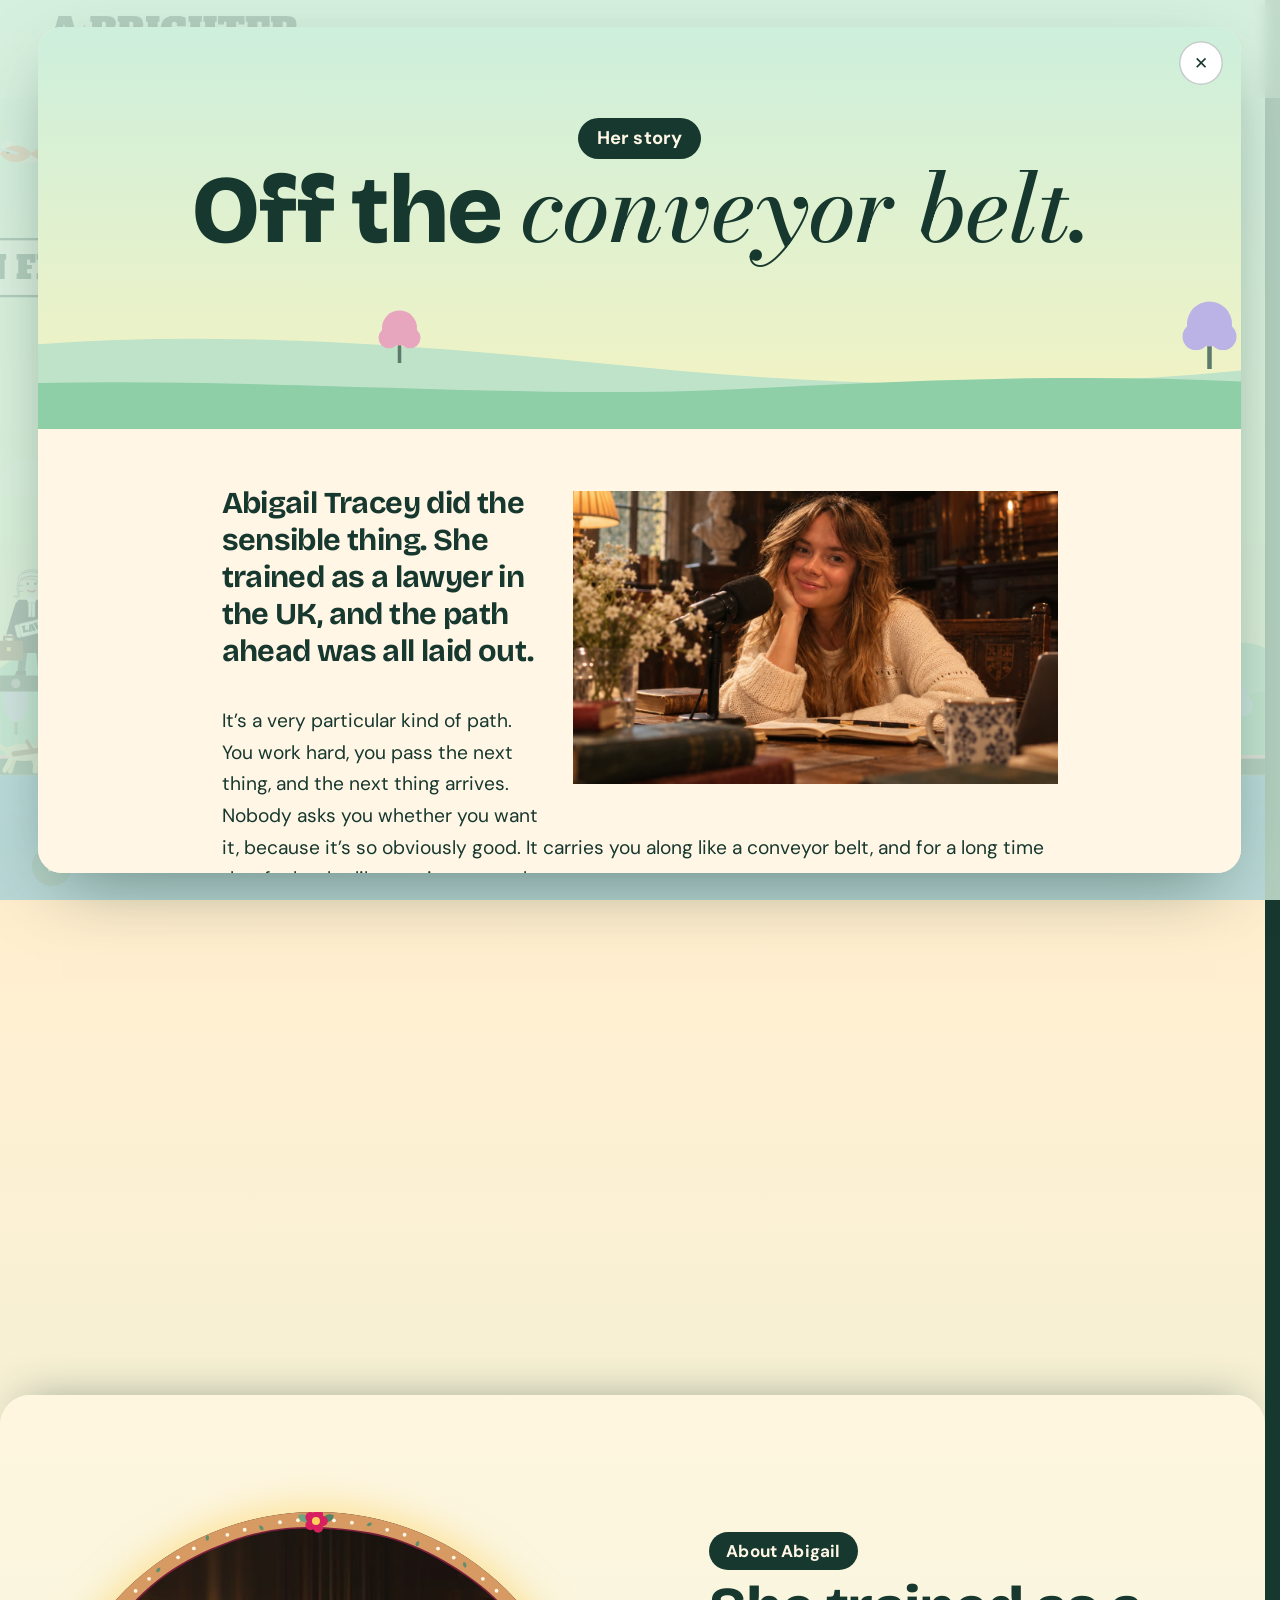
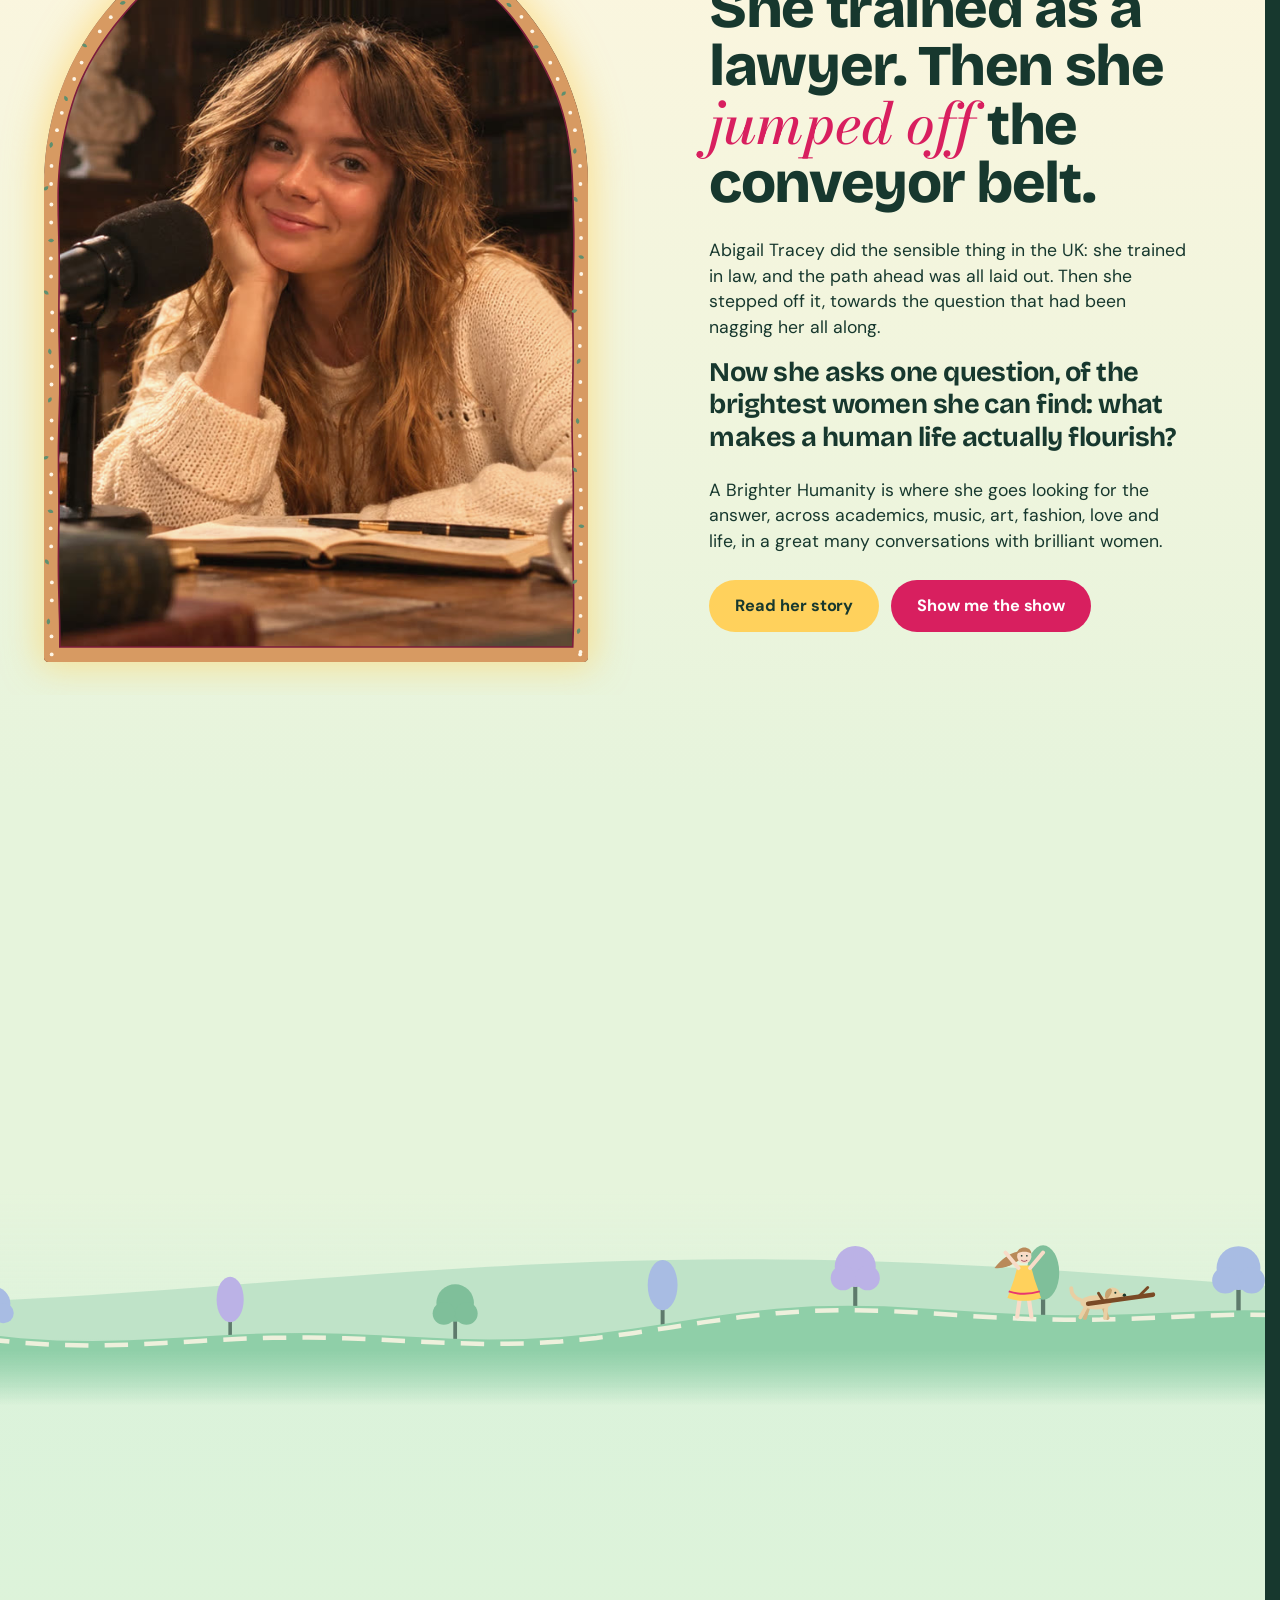
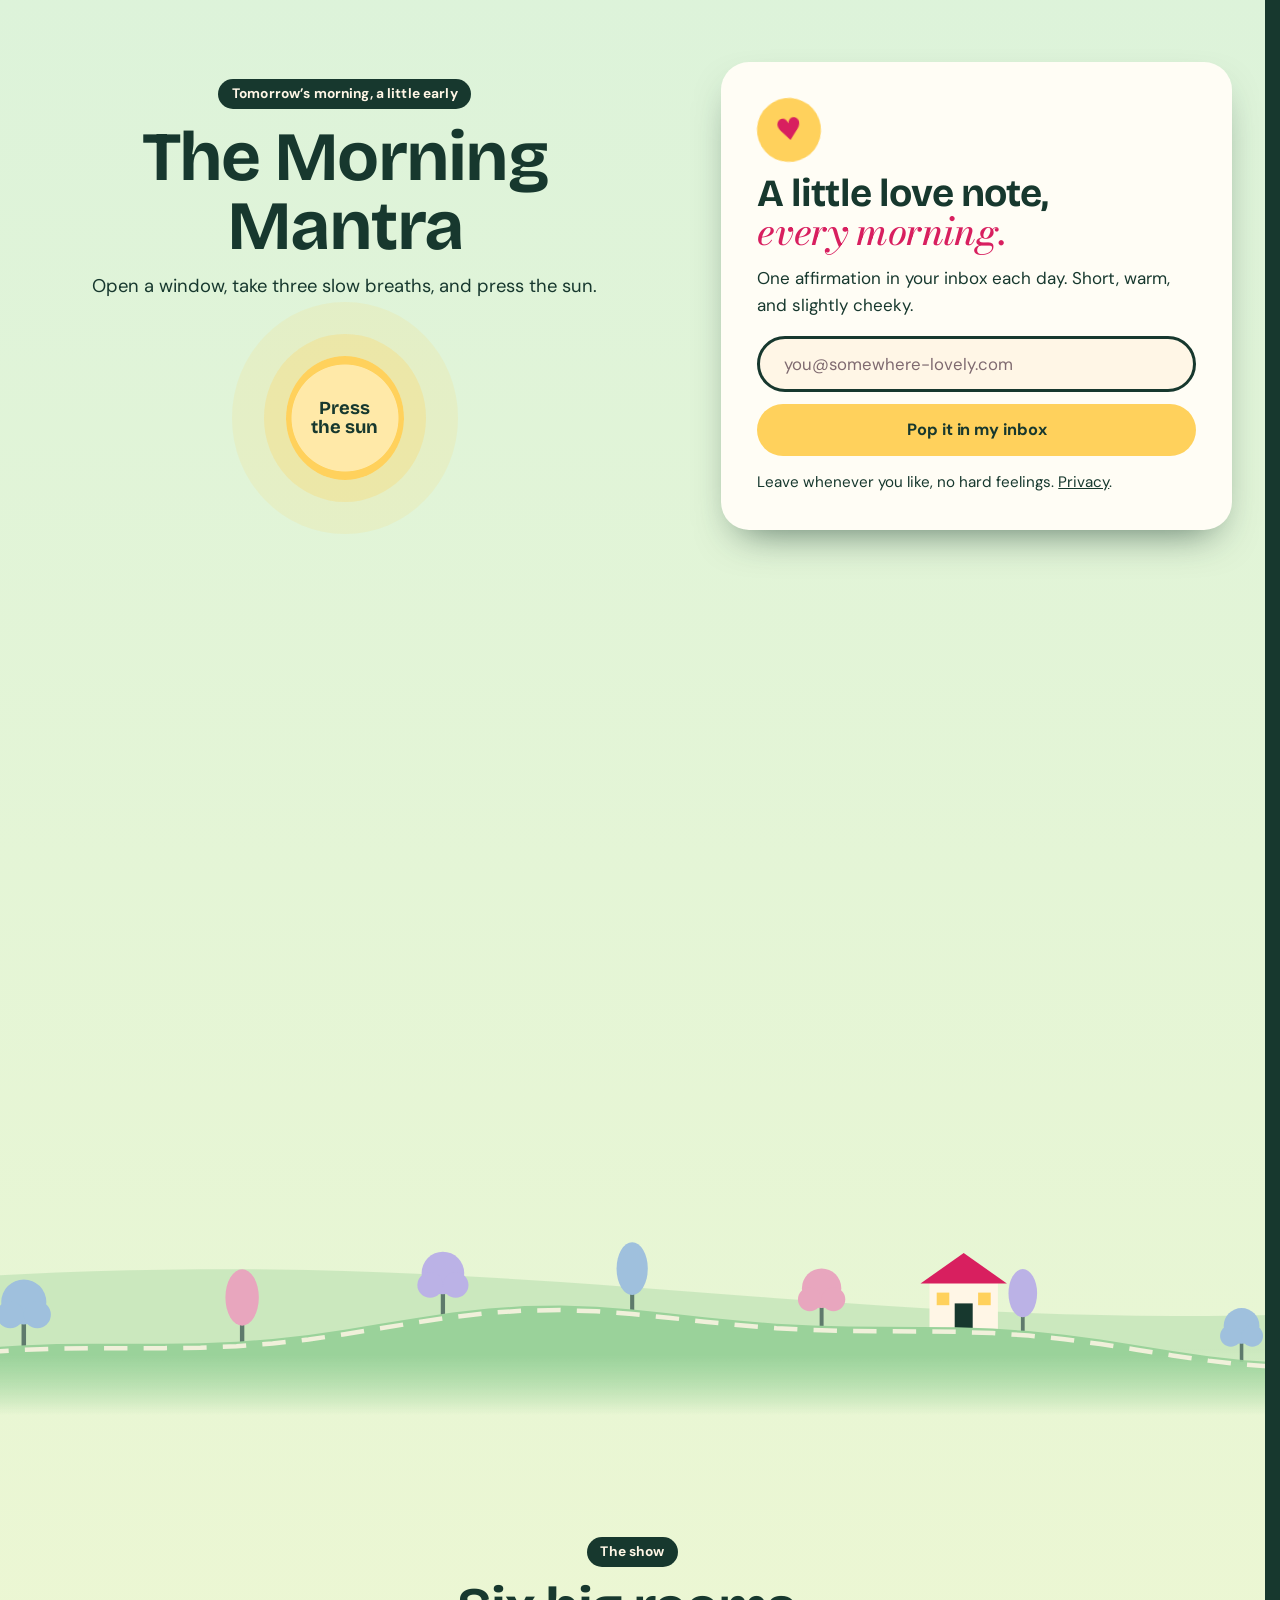
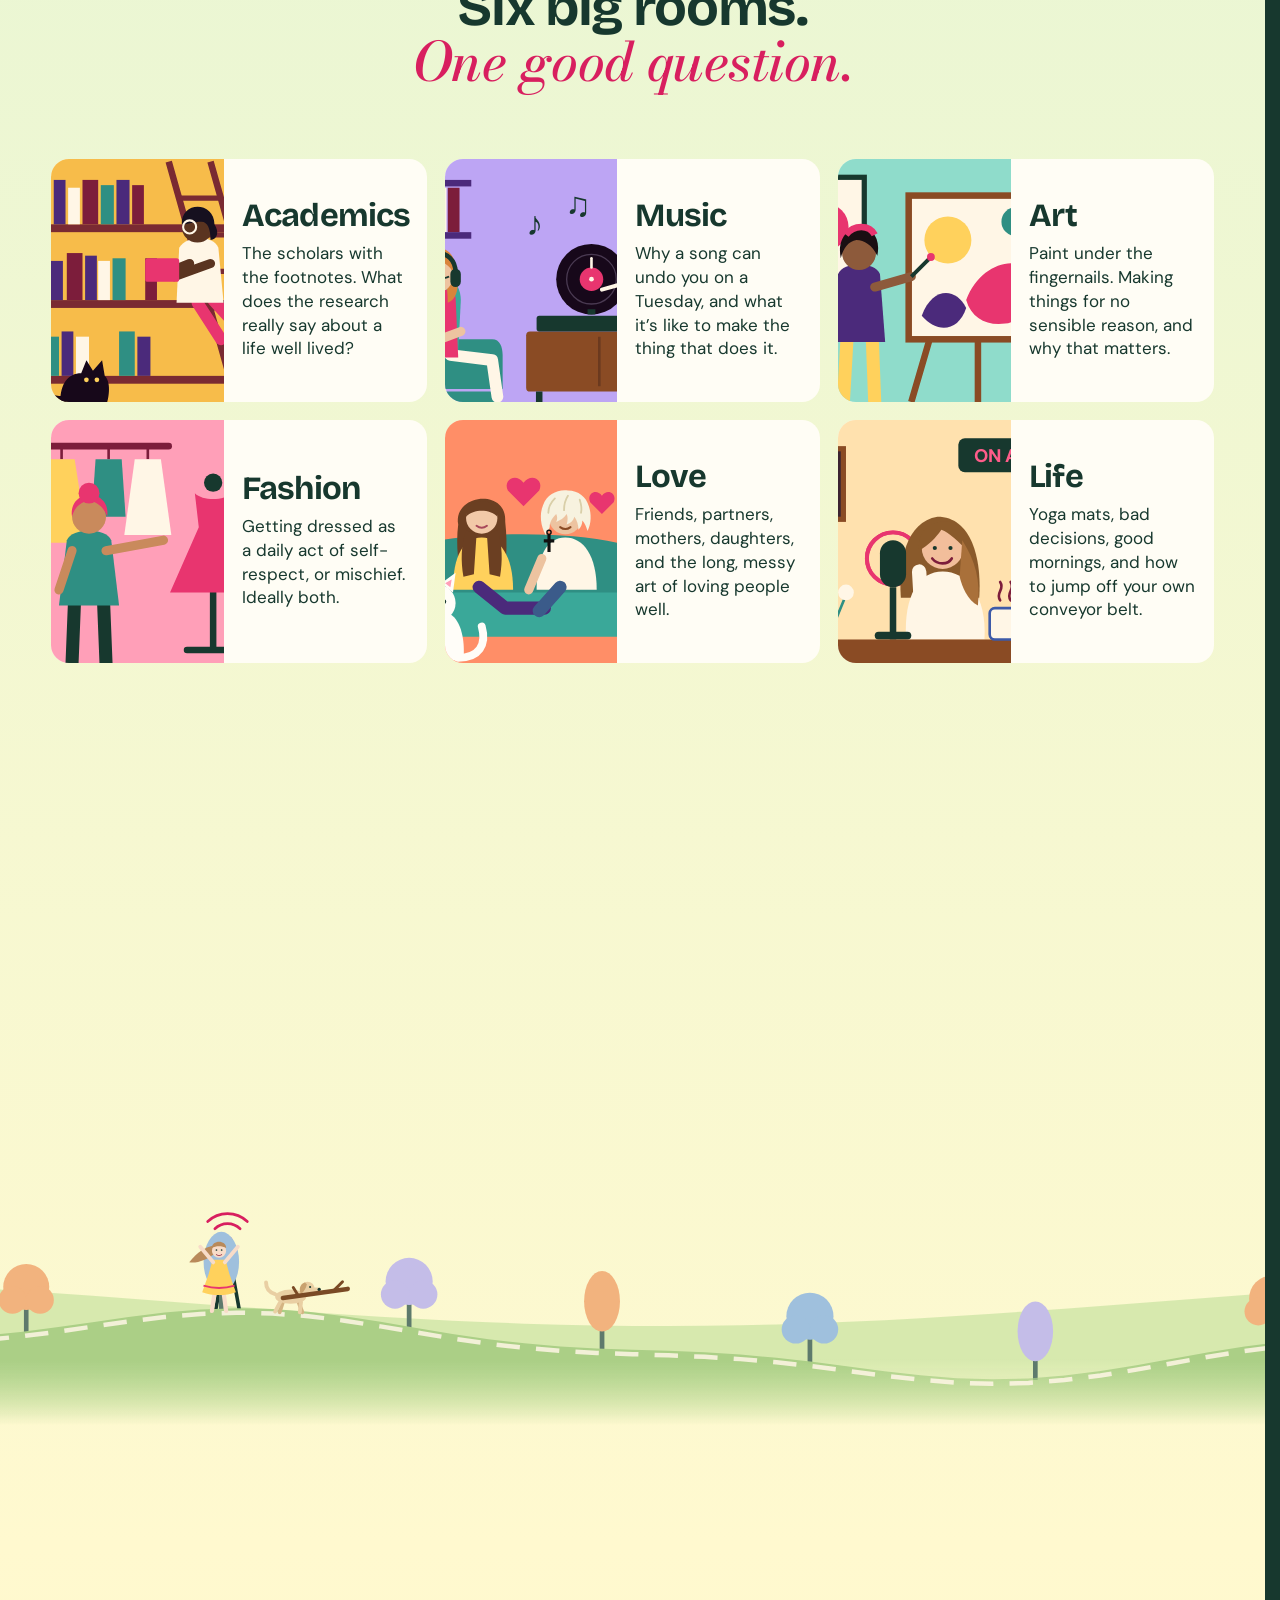
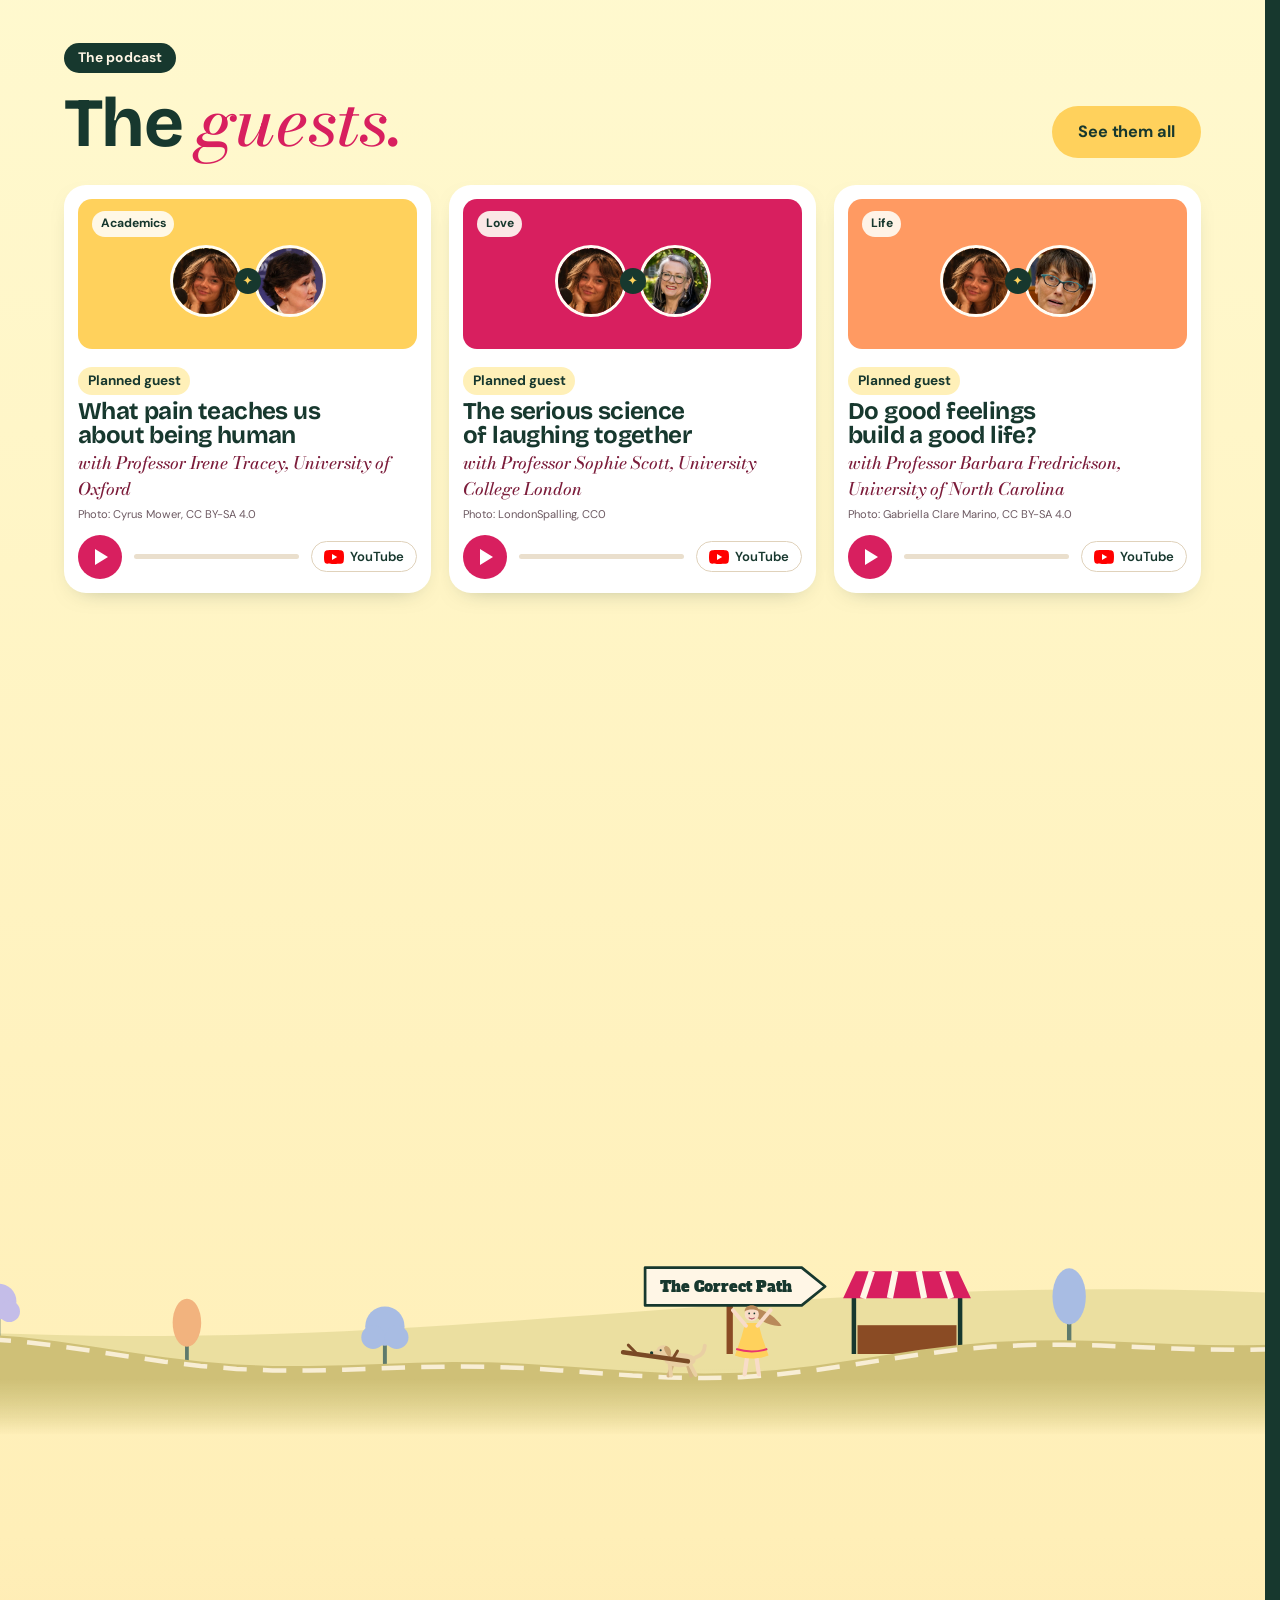
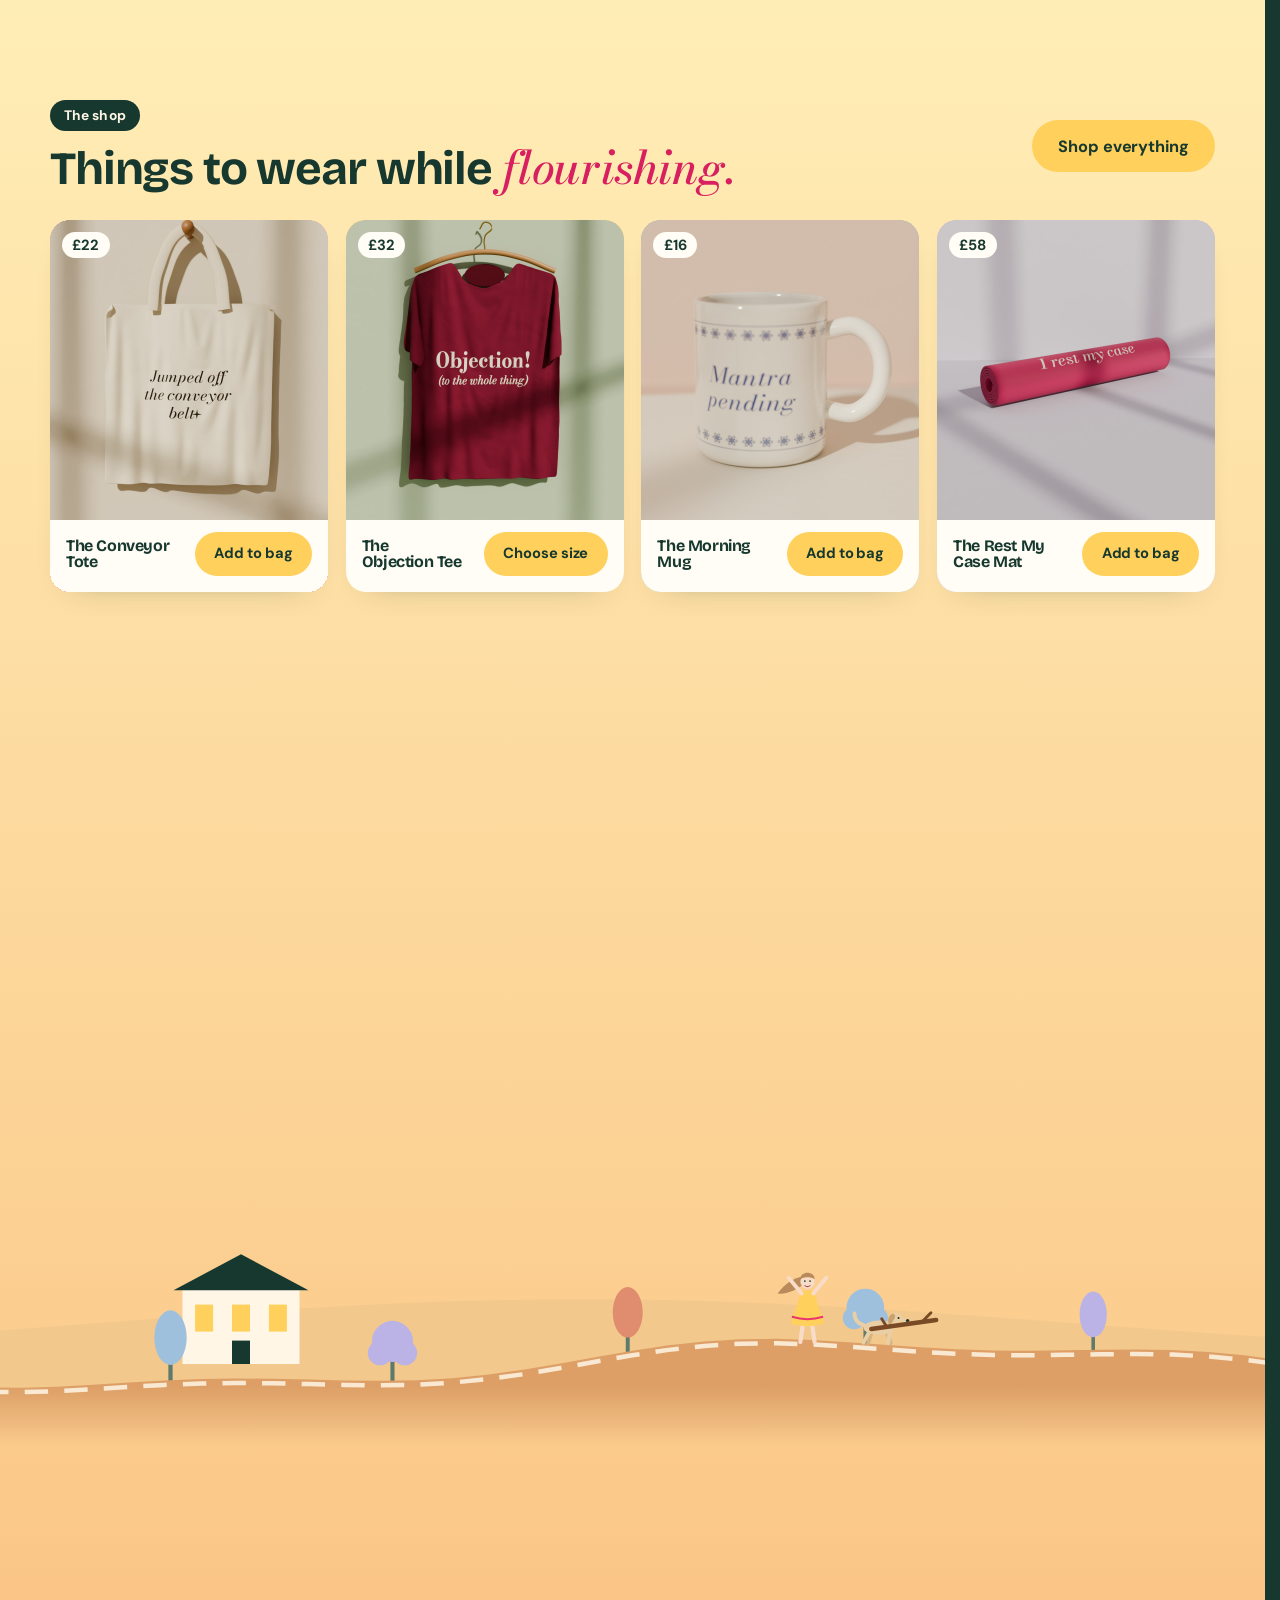
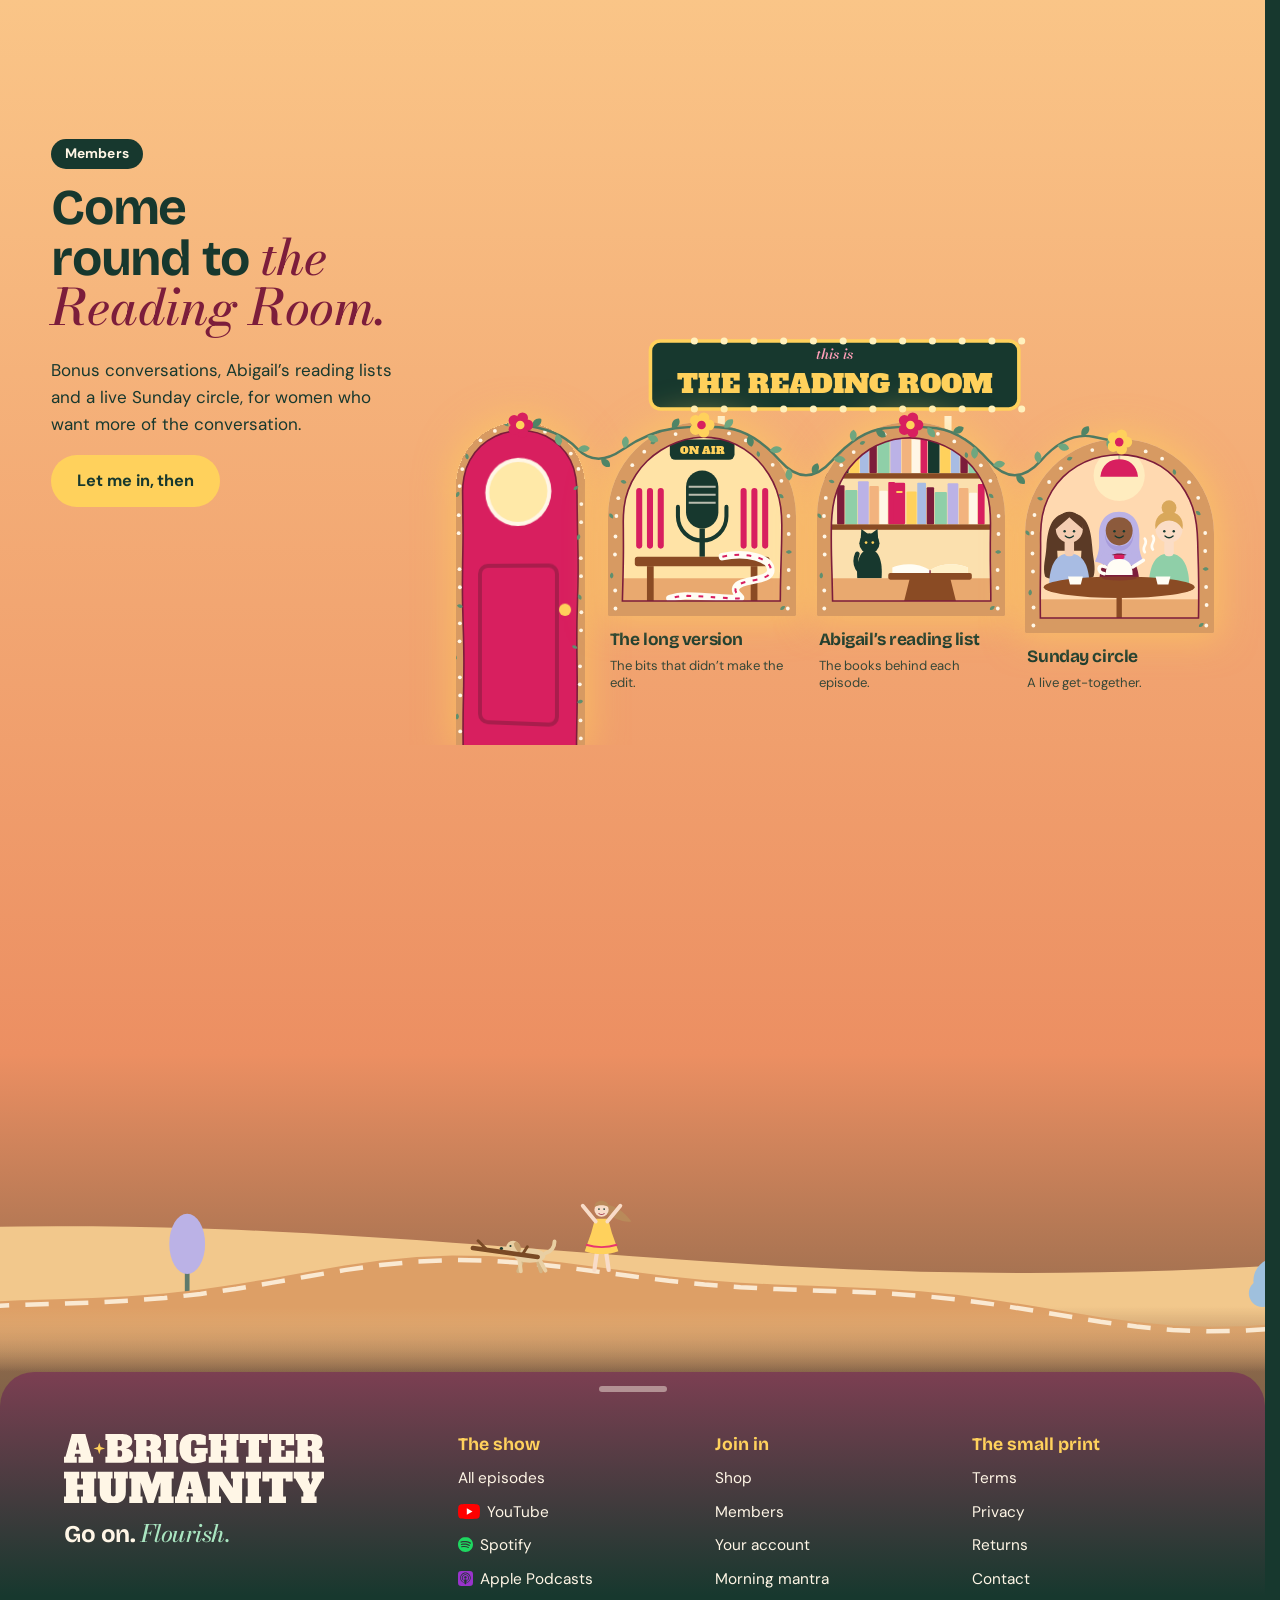
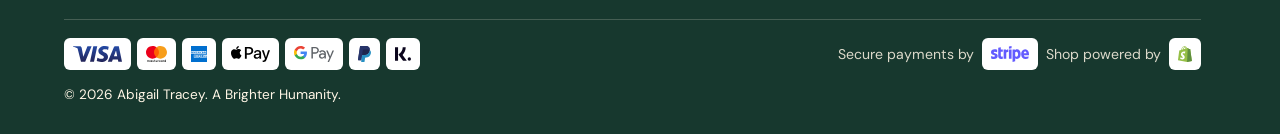
==== about.html @ fc18c1ee "Preview of the site" ====
<!doctype html>
<html lang="en-GB">
<head>
<meta charset="utf-8">
<meta name="robots" content="noindex, nofollow">
<meta name="viewport" content="width=device-width, initial-scale=1">
<title>Her story | A Brighter Humanity</title>
<meta name="description" content="How Abigail Tracey left the law, and the question she has been asking ever since.">
<meta name="theme-color" content="#17382E">
<link rel="icon" href="assets/img/favicon.svg" type="image/svg+xml">
<link rel="stylesheet" href="assets/styles.css">
</head>
<body class="inner">
<a class="skip" href="#main">Skip to the good bit</a>
<div data-nav></div>
<main id="main">
<section class="page-head"><p class="eyebrow">Her story</p><h1>Off the <em>conveyor belt.</em></h1></section>
<article class="read">
  <div class="read-pic reveal" data-from="up"><img src="assets/img/abigail-room.jpg" width="1254" height="760" alt="Abigail Tracey at a microphone in an old library, chin on her hand, smiling."></div>
  <p class="read-lead">Abigail Tracey did the sensible thing. She trained as a lawyer in the UK, and the path ahead was all laid out.</p>
  <p>It’s a very particular kind of path. You work hard, you pass the next thing, and the next thing arrives. Nobody asks you whether you want it, because it’s so obviously good. It carries you along like a conveyor belt, and for a long time that feels a lot like getting somewhere.</p>
  <p>Then life stopped being sensible. Her father had a brain haemorrhage. Her mother had breast cancer.</p>
  <p>Nothing on a career plan prepares you for that. When illness comes into a family, it rearranges the questions. The ones that seemed urgent go quiet, and the ones you’d been putting off get very loud.</p>
  <p class="read-pull">What is all this actually for?</p>
  <p>Abigail finished her training. And then she turned her back on it all, booked a flight to India, and has never looked back.</p>
  <p>Stepping off is the easy part to tell. The harder part is what comes afterwards, when nobody is telling you what the next thing is, and you have to work out for yourself what a good life might look like. It turns out that’s a question worth a lifetime, and one you can’t answer alone.</p>
  <p>So she started asking. Not gurus, and not people selling five easy steps, but the brightest women she can find: scholars, artists, musicians and makers, women who have spent their lives thinking hard about love, work, the body and the mind.</p>
  <p>That’s what A Brighter Humanity is. One question, asked across academics, music, art, fashion, love and life:</p>
  <p class="read-pull">What makes a human life actually flourish?</p>
  <p>She doesn’t claim to have the answer. She just jumped off the belt to go and look for it, and you’re welcome to come too.</p>
  <div class="read-actions"><a class="btn btn-rose" href="podcast.html"><span>Listen to the show</span></a><a class="btn" href="members.html"><span>Come round to the Reading Room</span></a></div>
</article>
</main>
<div data-footer></div>
<div class="toast" data-toast role="status" aria-live="polite"></div>
<script src="assets/data.js"></script>
<script src="assets/site.js"></script>
</body>
</html>
---- assets/styles.css ----
@font-face{font-family:"Bodoni Moda";src:url(fonts/bodoni-moda-latin-wght-normal.woff2) format("woff2");font-weight:400 900;font-style:normal;font-display:swap}
@font-face{font-family:"Bodoni Moda";src:url(fonts/bodoni-moda-latin-wght-italic.woff2) format("woff2");font-weight:400 900;font-style:italic;font-display:swap}
@font-face{font-family:"Alfa Slab One";src:url(fonts/alfa-slab-one-latin-400-normal.woff2) format("woff2");font-display:swap}
@font-face{font-family:"Bricolage Grotesque";src:url(fonts/bricolage-grotesque-latin-wght-normal.woff2) format("woff2");font-weight:200 800;font-display:swap}
@font-face{font-family:"DM Sans";src:url(fonts/dm-sans-latin-wght-normal.woff2) format("woff2");font-weight:100 1000;font-display:swap}

:root{
  --night:#17382E;
  --claret:#7C1D3B;
  --rose:#D81F5F;
  --pink:#FF9FB8;
  --butter:#FFD15C;
  --apricot:#FF9A62;
  --ivory:#FFF6E6;
  --mint:#8FDCCB;
  --teal:#2F8F83;
  --lilac:#BDA5F4;
  --ease-out:cubic-bezier(0.23,1,0.32,1);
  --serif:"Bodoni Moda",Georgia,serif;
  --sans:"DM Sans",system-ui,sans-serif;
  --display:"Bricolage Grotesque","DM Sans",system-ui,sans-serif;
}
*{box-sizing:border-box}
html{scroll-behavior:smooth;overflow-x:clip}
body{margin:0;background:var(--night);color:var(--night);font:400 1.0625rem/1.6 var(--sans);overflow-x:clip}
h1,h2,h3{font-family:var(--serif);font-weight:500;line-height:1.05;margin:0;text-wrap:balance}
h2{font-size:clamp(2.4rem,5.4vw,4.4rem);letter-spacing:-.01em}
h2 em{font-weight:400}
h3{font-size:1.6rem}
p{margin:0 0 1em}
a{color:inherit}
img,svg{display:block;max-width:100%}
.sr{position:absolute;width:1px;height:1px;overflow:hidden;clip-path:inset(50%);white-space:nowrap}
.skip{position:fixed;left:16px;top:-60px;z-index:100;background:var(--butter);padding:10px 16px;border-radius:99px;font-weight:700}
.skip:focus{top:12px}
:focus-visible{outline:3px solid var(--butter);outline-offset:3px;box-shadow:0 0 0 6px var(--night)}
.eyebrow{font-family:var(--serif);font-style:italic;font-size:1.3rem;margin-bottom:.6em;color:var(--rose)}

/* ---------- Buttons: glossy, plump, a bit pleased with themselves ---------- */
.btn{
  --face:var(--butter);--ink:var(--night);--edge:#B8761B;
  position:relative;display:inline-flex;align-items:center;justify-content:center;
  min-height:52px;padding:.6em 1.5em .68em;border:0;border-radius:999px;cursor:pointer;
  background:linear-gradient(180deg,color-mix(in srgb,var(--face) 82%,#fff),var(--face) 55%);
  color:var(--ink);text-decoration:none;
  font:italic 600 1.22rem/1.1 var(--serif);white-space:nowrap;
  box-shadow:inset 0 2px 0 rgba(255,255,255,.65),0 5px 0 var(--edge),0 12px 20px -8px rgba(23,56,46,.5);
  transition:transform 140ms var(--ease-out),box-shadow 140ms var(--ease-out);
}
.btn::after{
  content:"✦";position:absolute;top:-.55em;right:.5em;font:normal 1.05rem/1 var(--sans);color:var(--ink);
  background:var(--ivory);width:1.6em;height:1.6em;display:grid;place-items:center;border-radius:50%;
  opacity:0;transform:scale(.8) rotate(-30deg);
  box-shadow:0 2px 0 rgba(23,56,46,.3);
  transition:opacity 160ms ease,transform 240ms var(--ease-out);
}
.btn:active{transform:translateY(4px) scale(.985);box-shadow:inset 0 2px 0 rgba(255,255,255,.65),0 1px 0 var(--edge),0 3px 6px -3px rgba(23,56,46,.5)}
@media (hover:hover) and (pointer:fine){
  .btn:hover{transform:translateY(-2px) rotate(-1.5deg)}
  .btn:hover::after{opacity:1;transform:none}
  .btn:active{transform:translateY(4px) scale(.985)}
}
.btn-rose{--face:var(--rose);--ink:#fff;--edge:#7C1D3B}
.btn-rose::after{color:var(--rose)}
.btn-small{min-height:46px;font-size:1.08rem;padding:.5em 1.25em .58em}
.btn-ghost{--face:var(--ivory);--edge:#C7A98C}

/* ---------- Nav ---------- */
.nav{position:fixed;inset:0 0 auto;z-index:50;display:flex;align-items:center;gap:28px;padding:10px clamp(16px,3vw,36px);background:var(--night);color:var(--ivory)}
.logo{display:block;flex:none}
.logo img{height:50px;width:auto}
.nav-links{display:flex;gap:26px;margin-left:auto;font-weight:500;font-size:.98rem}
.nav-links a{text-decoration:none;position:relative;padding:4px 0}
.nav-links a::after{content:"";position:absolute;left:0;right:0;bottom:0;height:2px;background:var(--butter);transform:scaleX(0);transform-origin:left;transition:transform 200ms var(--ease-out)}
@media (hover:hover) and (pointer:fine){.nav-links a:hover::after{transform:none}}
.morning-pill{display:inline-flex;align-items:center;gap:7px;padding:6px 14px 7px;border-radius:99px;background:var(--butter);color:var(--night);font-weight:700;font-size:.95rem;text-decoration:none;transition:transform 140ms var(--ease-out)}
.morning-pill:active{transform:scale(.97)}
.nav-menu{display:none;position:relative}
.nav-menu summary{list-style:none;cursor:pointer;font-weight:600;padding:6px 2px}
.nav-menu summary::-webkit-details-marker{display:none}
.nav-menu nav{position:absolute;right:0;top:calc(100% + 10px);background:var(--night);border-radius:18px;padding:12px 18px;display:grid;gap:8px;min-width:190px;box-shadow:0 14px 30px rgba(0,0,0,.4)}
.nav-menu nav a{text-decoration:none;padding:6px 0}

/* ---------- The stack: every section pins, and the next one slides over it ---------- */
.anchor{height:0}
.panel{position:sticky;top:0;overflow:clip;transform-origin:50% 30%;min-height:100svh}
.panel:not(.hero){border-radius:32px 32px 0 0;box-shadow:0 -10px 24px -10px rgba(23,56,46,.5)}

/* ---------- Hero ---------- */
.hero{padding-top:66px;height:100svh;min-height:600px;background:var(--night);display:flex;flex-direction:column}
.sky{position:absolute;inset:0}
.sky i{position:absolute;inset:0;display:block}
.sky-night{background:linear-gradient(#123F3C,#1F6159 55%,#4E9384)}
.sky-dawn{background:linear-gradient(#CDEFDC,#F0F6CF 55%,#FFD9A8);opacity:0;will-change:opacity;animation:fade-in 40s linear infinite}
.hero-title{position:relative;z-index:2;padding:clamp(86px,12vh,104px) 16px 6px;text-align:center;color:var(--night)}
.hero-logo img{width:min(88vw,1040px);height:auto;margin:auto}
.hero-with{font:italic 500 clamp(1.25rem,2.2vw,1.8rem)/1.2 var(--serif);color:var(--night);margin:.15em 0 0}
.stage{position:relative;flex:1 1 0;min-height:0;width:100%}
.layer{position:absolute;inset:0;width:100%;height:100%;max-width:none;overflow:visible}
.stars{will-change:opacity;animation:fade-out 40s linear infinite}
.sun{will-change:transform;animation:sunrise 40s linear infinite}
.hero-band{position:relative;z-index:2;flex:none;display:flex;flex-wrap:wrap;gap:12px 32px;align-items:center;justify-content:space-between;padding:16px clamp(16px,3vw,36px) 22px;background:var(--night);color:var(--ivory)}
.hero-band p{margin:0;font:500 clamp(1.25rem,1.9vw,1.6rem)/1.2 var(--serif)}
.hero-band em{color:var(--butter)}
.hero-actions{display:flex;flex-wrap:wrap;gap:14px;align-items:center}
.scene-toggle{border:0;background:none;color:var(--ivory);padding:8px 4px;font:500 .85rem var(--sans);text-decoration:underline;text-underline-offset:3px;cursor:pointer}

/* World motion. It all holds still while the page is scrolling. */
.scene *{transform-box:fill-box}
.is-paused .scene *,.is-paused .sky-dawn,.is-paused .stars,.is-paused .sun{animation-play-state:paused!important}
.room{transform-origin:center;animation:room-in 800ms var(--ease-out) backwards;animation-delay:calc(var(--r,0)*110ms + 200ms)}
.swan{animation:swan 46s linear infinite alternate}
.cloud{animation:cloud 120s linear infinite;animation-delay:-50s}
.readbook{transform-origin:100% 50%;animation:sway 5s ease-in-out infinite alternate}
.flame{transform-origin:50% 100%;animation:flicker .9s ease-in-out infinite alternate}
.onair{animation:onair 2.4s ease-in-out infinite}
.steam{animation:steam 3s ease-in-out infinite alternate}
@keyframes flicker{from{transform:scale(1,.92) rotate(-3deg)}to{transform:scale(.92,1.08) rotate(3deg)}}
@keyframes onair{0%,100%{opacity:1}50%{opacity:.45}}
@keyframes steam{from{transform:translateY(3px);opacity:.3}to{transform:translateY(-4px);opacity:.9}}
.brush-arm{transform-origin:0 100%;animation:brush 1s ease-in-out infinite alternate}
.play-arm{transform-origin:0 0;animation:play .4s ease-in-out infinite alternate}
.nod{transform-origin:50% 100%;animation:nod 1.6s ease-in-out infinite alternate}
.ring{transform-origin:center;animation:ring 2.8s ease-out infinite}.r2{animation-delay:-1.4s}
.laugh{transform-origin:50% 100%;animation:laugh 1.5s ease-in-out infinite alternate}.l2{animation-delay:-.7s}
.tail{transform-origin:100% 100%;animation:wag .6s ease-in-out infinite alternate}
.pose{transform-origin:50% 100%;opacity:0;animation:pose 36s linear infinite;animation-delay:calc(var(--n)*6s - 36s)}
.leg-a{transform-origin:50% 0;animation:legs .3s ease-in-out infinite alternate}
.leg-b{transform-origin:50% 0;animation:legs .3s ease-in-out infinite alternate-reverse}

@keyframes fade-in{0%,4%{opacity:0}25%,85%{opacity:1}100%{opacity:0}}
@keyframes fade-out{0%,4%{opacity:1}18%,88%{opacity:0}100%{opacity:1}}
@keyframes sunrise{0%,4%{transform:translateY(40%)}25%,85%{transform:translateY(-18%)}100%{transform:translateY(40%)}}
@keyframes room-in{from{opacity:0;transform:translateY(26px) scale(.9)}}
@keyframes swan{from{transform:translate(120px,808px)}to{transform:translate(1400px,808px)}}
@keyframes cloud{from{transform:translateX(-400px)}to{transform:translateX(2000px)}}
@keyframes sway{from{transform:rotate(-2.5deg)}to{transform:rotate(2.5deg)}}
@keyframes wave{from{transform:rotate(-6deg)}to{transform:rotate(6deg)}}
@keyframes brush{from{transform:rotate(-14deg)}to{transform:rotate(12deg)}}
@keyframes play{from{transform:rotate(-3deg)}to{transform:rotate(4deg)}}
@keyframes nod{from{transform:rotate(-5deg)}to{transform:rotate(6deg)}}
@keyframes ring{0%{transform:scale(.8);opacity:.9}100%{transform:scale(2.4);opacity:0}}
@keyframes laugh{from{transform:rotate(-2.5deg) translateY(1px)}to{transform:rotate(3deg) translateY(-2px)}}
@keyframes wag{from{transform:rotate(-12deg)}to{transform:rotate(14deg)}}
@keyframes pose{0%{opacity:0}1.5%{opacity:1}16.7%{opacity:1}18.2%{opacity:0}100%{opacity:0}}
@keyframes bound{from{transform:translateY(0) rotate(-3deg)}to{transform:translateY(-6px) rotate(3deg)}}
@keyframes legs{from{transform:rotate(-16deg)}to{transform:rotate(16deg)}}

/* ---------- About ---------- */
.story{background:var(--ivory);display:grid;grid-template-columns:minmax(0,5fr) minmax(0,6fr);gap:clamp(36px,6vw,90px);align-items:center;padding:clamp(84px,9vh,120px) max(clamp(16px,6vw,90px),calc((100% - 1200px)/2))}
.story-pics{position:relative}
.sleeve{width:100%;height:auto;border-radius:14px;transform:rotate(-2.5deg);box-shadow:0 26px 50px -18px rgba(23,56,46,.65)}
.sticker{position:absolute;right:-12px;bottom:-16px;width:112px;height:112px;border-radius:50%;background:var(--rose);color:#fff;display:grid;place-content:center;text-align:center;font:600 1rem/1.05 var(--serif);rotate:10deg;animation:sticker 2.4s ease-in-out infinite;box-shadow:0 8px 16px -6px rgba(23,56,46,.5)}
.sticker em{font-size:1.15rem}
.story-copy h2 em{color:var(--rose)}
.story-copy h2{margin-bottom:.5em}
.big-q{font:italic 500 clamp(1.6rem,2.8vw,2.2rem)/1.15 var(--serif);color:var(--claret);margin:.7em 0;padding-left:.7em;border-left:4px solid var(--butter)}
.story-copy .btn{margin-top:.6em}

/* ---------- Morning ---------- */
.morning{background:linear-gradient(180deg,#1F6B57 0%,#4FA585 40%,#A9DDB0 72%,#F3EDA0 100%);color:var(--ivory);text-align:center;padding:84px 16px 40px;display:flex;flex-direction:column;justify-content:center}
.morning-inner{max-width:760px;margin:auto;width:100%}
.morning .eyebrow{color:var(--butter)}
.morning-sub{font-size:1.15rem;max-width:32em;margin:1em auto 2em}
.morning:has(.mantra:not([hidden])) .morning-sub{display:none}
.sunbutton{position:relative;width:190px;height:190px;border:0;border-radius:50%;background:none;cursor:pointer;color:var(--night);display:grid;place-items:center;margin:auto}
.sun-rays{position:absolute;inset:0;border-radius:50%;background:repeating-conic-gradient(var(--butter) 0 10deg,transparent 10deg 30deg);-webkit-mask:radial-gradient(circle,transparent 64%,#000 65%);mask:radial-gradient(circle,transparent 64%,#000 65%)}
.sun-face{position:relative;width:128px;height:128px;border-radius:50%;background:radial-gradient(circle at 38% 30%,#FFF1BE,var(--butter) 62%);display:grid;place-content:center;font:italic 600 1.35rem/1.05 var(--serif);box-shadow:inset 0 2px 0 rgba(255,255,255,.7),0 6px 0 #B8761B;transition:transform 160ms var(--ease-out),box-shadow 160ms var(--ease-out)}
.sunbutton:active .sun-face{transform:translateY(4px) scale(.97);box-shadow:inset 0 2px 0 rgba(255,255,255,.7),0 2px 0 #B8761B}
@media (hover:hover) and (pointer:fine){.sunbutton:hover .sun-face{transform:scale(1.04) rotate(-3deg)}.sunbutton:active .sun-face{transform:translateY(4px) scale(.97)}}
.mantra-text{font:500 clamp(2rem,4.8vw,3.4rem)/1.12 var(--serif);margin:.2em 0 .7em;color:var(--night);text-wrap:balance}
.mantra-text .w{display:inline-block;opacity:0;transform:translateY(.25em);animation:word 480ms var(--ease-out) forwards;animation-delay:calc(var(--i)*55ms)}
@keyframes word{to{opacity:1;transform:none}}
.breath{display:flex;align-items:center;justify-content:center;gap:16px;color:var(--night);font:italic 500 1.2rem var(--serif);margin-bottom:1.5em}
.breath-dot{width:34px;height:34px;border-radius:50%;background:var(--ivory);animation:breath 10s ease-in-out infinite}
@keyframes breath{0%,100%{transform:scale(.55)}40%,50%{transform:scale(1.15)}}
.mantra-actions{display:flex;flex-wrap:wrap;gap:14px;justify-content:center}

/* ---------- Themes ---------- */
.section-head{max-width:760px;margin:0 auto clamp(36px,5vw,60px);text-align:center;padding:0 16px}
.section-head h2{margin-bottom:.4em}
.section-head h2 em{color:var(--rose)}
.themes{background:var(--ivory);padding:clamp(84px,10vh,120px) clamp(16px,4vw,60px)}
.theme-grid{display:grid;grid-template-columns:repeat(3,1fr);gap:18px;max-width:1240px;margin:auto}
.tile{padding:28px 28px 22px;border-radius:26px;min-height:250px;display:flex;flex-direction:column;transition:transform 220ms var(--ease-out)}
.tile h3{font-size:2.1rem;margin:auto 0 .3em}
.tile p{margin:0}
.tile-icon{font-size:2.2rem;line-height:1;display:inline-block;margin-bottom:18px}
@media (hover:hover) and (pointer:fine){.tile:hover{transform:rotate(-1deg) translateY(-4px)}.tile:nth-child(even):hover{transform:rotate(1deg) translateY(-4px)}}
.t-academics{background:var(--butter)}.t-music{background:var(--lilac)}.t-art{background:var(--mint)}
.t-fashion{background:var(--pink)}.t-love{background:var(--rose);color:#fff}.t-life{background:var(--apricot)}

/* ---------- Daily ---------- */
.daily{background:var(--rose);color:#fff;padding:84px 16px 40px;text-align:center;display:flex;flex-direction:column;justify-content:center}
.daily-inner{max-width:800px;margin:auto}
.daily h2{margin-bottom:.4em}
.daily h2 em{color:var(--butter)}
.envelope{display:inline-grid;place-items:center;width:64px;height:64px;font-size:1.9rem;background:var(--butter);color:var(--rose);border-radius:50%;transform:rotate(-8deg);margin-bottom:18px}
.signup{display:flex;gap:12px;margin:1.6em auto 1em;max-width:620px}
.signup input{flex:1;min-width:0;min-height:56px;padding:0 24px;border-radius:99px;border:3px solid var(--night);background:var(--ivory);color:var(--night);font:inherit;font-size:1.05rem}
.signup input::placeholder{color:#7f6a70}
.form-note{font-size:.95rem;margin:0}
.form-note.is-alert{font-weight:700;color:var(--butter)}

/* ---------- Members ---------- */
.members{background:var(--night);color:var(--ivory);display:grid;grid-template-columns:1fr 1fr;gap:clamp(36px,6vw,90px);align-items:center;align-content:center;padding:84px clamp(16px,7vw,110px) 40px}
.members .eyebrow{color:#A9E5C0}
.members h2 em{color:var(--butter)}
.members h2{margin-bottom:.45em}
.small-print{font-size:.9rem;opacity:.8;margin:1.4em 0 0}
.perks{list-style:none;margin:0;padding:0;display:grid;gap:14px}
.perks li{display:flex;gap:16px;padding:20px 22px;border-radius:22px;background:#234C40}
.perks li>span{color:var(--butter);font-size:1.3rem}
.perks h3{margin-bottom:.25em}.perks p{margin:0;opacity:.9}

/* ---------- Shop ---------- */
.shop{background:var(--ivory);padding:84px clamp(16px,4vw,60px) 40px}
.shop-grid{display:grid;grid-template-columns:repeat(4,1fr);gap:22px;max-width:1280px;margin:auto}
.product h3{margin:.7em 0 .2em}
.product p{font-size:.98rem;min-height:3.2em}
.product-art{border-radius:24px;overflow:hidden;aspect-ratio:1;background:#eee2cf}
.product-art img{width:100%;height:100%;object-fit:cover;transition:transform 400ms var(--ease-out)}
@media (hover:hover) and (pointer:fine){.product:hover .product-art img{transform:scale(1.05)}}

/* ---------- Footer ---------- */
.foot{background:var(--night);color:var(--ivory);padding:56px clamp(16px,5vw,70px) 28px}
.home .foot{min-height:0;border-radius:32px 32px 0 0}
.foot-logo{width:min(70vw,340px);height:auto;margin-bottom:28px}
.foot-title{font:500 clamp(3rem,10vw,7.5rem)/1 var(--serif);margin-bottom:.35em}
.foot-title em{color:var(--butter)}
.foot nav{display:flex;flex-wrap:wrap;justify-content:center;gap:10px 26px;margin-bottom:26px}
.foot-small{font-size:.88rem;opacity:.75;margin:0}

/* ---------- Toast ---------- */
.toast{position:fixed;left:50%;bottom:22px;z-index:90;max-width:min(460px,calc(100% - 32px));width:max-content;background:var(--night);color:var(--ivory);padding:12px 20px;border-radius:18px;box-shadow:0 12px 30px rgba(0,0,0,.4);opacity:0;transform:translate(-50%,calc(100% + 24px));transition:opacity 200ms ease,transform 300ms var(--ease-out);pointer-events:none}
.toast.is-on{opacity:1;transform:translate(-50%,0)}

/* ---------- Desktop: sections fit the screen, so each pins the moment it lands ---------- */
@media (min-width:981px){
  .story{padding-block:76px 28px}
  .sleeve{max-height:68vh;width:auto;max-width:100%;margin:auto}
  .story-copy h2{font-size:clamp(2rem,6vh,3.6rem)}
  .story-copy p{font-size:clamp(.95rem,2.1vh,1.0625rem);margin-bottom:.6em}
  .story-copy .big-q{font-size:clamp(1.3rem,3.4vh,2rem);margin:.4em 0}
  .morning-sub{margin-block:.6em 1.2em}
  .sunbutton{width:min(190px,24vh);height:min(190px,24vh)}
  .sun-face{width:67%;height:67%}
  .members h2,.daily h2{font-size:clamp(2.2rem,7vh,4.4rem)}
}

/* ---------- Small screens ---------- */
@media (max-width:980px){
  .nav-links{display:none}
  .morning-pill{margin-left:auto}
  .nav-menu{display:block}
  .shop-grid{grid-template-columns:repeat(2,1fr)}
  .theme-grid{grid-template-columns:repeat(2,1fr)}
  .story,.members{grid-template-columns:1fr}
  .story-pics{max-width:520px;margin:auto}
}
@media (max-width:640px){
  .logo img{height:42px}
  .nav{gap:12px}
  .hero{height:auto;min-height:100svh}
  .hero-logo img{width:min(74vw,300px)}
  .stage{flex:1 0 265px;width:170%;margin-left:-37%}
  .hero-actions,.hero-actions .btn{width:100%}
  .scene-toggle{margin:auto}
  .theme-grid{grid-template-columns:1fr}
  .tile{min-height:0}
  .tile h3{margin-top:0}
  .panel:not(.hero){border-radius:24px 24px 0 0}
  .signup{flex-direction:column}
  .signup .btn{width:100%}
  .shop-grid{gap:22px 14px}
  .product .btn{width:100%}
  .sticker{right:-4px;width:92px;height:92px;font-size:.88rem}
}

/* ---------- Reduced motion: daylight, everyone in place ---------- */
@media (prefers-reduced-motion:reduce){
  html{scroll-behavior:auto}
  .scene *,.breath-dot,.sky-dawn,.stars,.sun{animation:none!important}
  .sky-dawn{opacity:1}.stars{opacity:0}.sun{transform:translateY(-18%)}
  .fish-jump,.splash{opacity:0}.lx{transform:translateX(120px)}.arms-fly,.hair-long,.wigfly,.casefly,.gownfly,.paper{opacity:0}.case{transform:translate(415px,85px)}
  .swan{transform:translate(1240px,808px)}.birds{transform:translate(420px,260px)}
  .pose{opacity:0}.pose[style*="--n:0"]{opacity:1}
  .dog-run{transform:translateX(1180px)}
  .cloud{transform:translateX(620px)}.c-b{transform:translateX(1020px)}.c-c{transform:translateX(120px)}
  .note,.heart{opacity:.9}
  .sticker,.vinyl{animation:none!important}
  .scene-toggle{display:none}
  .mantra-text .w{animation:none;opacity:1;transform:none}
  .btn,.btn:hover,.btn:active,.tile:hover,.product:hover .product-art img{transform:none}
}

/* ---------- Barrister: X, Y and body move separately, so the jump is one clean arc ---------- */
.case{animation:beltcase 24s linear infinite}.c2{animation-delay:-12s}.c3{animation-delay:-9.3s}
.vinyl{transform-origin:center;animation:spin 1.8s linear infinite}
@keyframes beltcase{0%{transform:translateX(-300px)}68%{transform:translateX(400px)}76%{transform:translate(415px,85px) rotate(26deg)}100%{transform:translate(415px,85px) rotate(26deg)}}
@keyframes sticker{0%,100%{transform:scale(1)}50%{transform:scale(1.09)}}
@keyframes spin{to{transform:rotate(360deg)}}

/* ---------- Home sections ---------- */
.morning-grid{display:grid;grid-template-columns:1.1fr .9fr;gap:clamp(24px,5vw,70px);align-items:center;max-width:1200px;margin:auto;width:100%}
.sunbutton.small{width:96px;height:96px}.sunbutton.small .sun-face{font-size:.8rem}
.mantra-text{font-size:clamp(1.7rem,3.4vw,2.8rem)}
.daily-card{background:var(--rose);color:#fff;border-radius:28px;padding:clamp(22px,3vw,36px);text-align:left;box-shadow:0 18px 40px -18px rgba(23,56,46,.7)}
.daily-card h3{font-size:clamp(1.8rem,3vw,2.5rem);margin-bottom:.35em}.daily-card h3 em{color:var(--butter)}
.daily-card .signup{flex-direction:column;margin:1em 0 .8em}
.envelope{margin-bottom:12px}
.listen{background:var(--ivory);padding:84px clamp(16px,5vw,70px) 36px;display:flex;flex-direction:column;justify-content:center}
.listen-head{display:flex;justify-content:space-between;align-items:end;gap:16px;flex-wrap:wrap;margin-bottom:clamp(16px,3vh,32px)}
.listen-head h2 em{color:var(--rose)}
.ep-row{display:grid;grid-template-columns:repeat(3,1fr);gap:18px}
.ep-row .ep{grid-template-columns:1fr}
.ep-row .ep-art{aspect-ratio:16/8}
.ep-row .ep-blurb{display:none}

.shop-hero{background:#BFE8C9;padding:92px 0 0;display:flex;flex-direction:column;justify-content:flex-end}
.shop-hero-head{display:flex;flex-wrap:wrap;align-items:center;gap:8px 28px;padding:0 clamp(16px,4vw,50px) 18px}
.shop-hero-head h2,.block{font-family:"Alfa Slab One",var(--serif);font-weight:400;font-size:clamp(3.4rem,10vw,8.4rem);line-height:.95;letter-spacing:0;margin:0;color:var(--night)}
.shop-hero-head p{font:500 clamp(1.3rem,2.4vw,2rem)/1.1 var(--serif);margin:0;flex:1 1 200px}
.shop-strip{display:grid;grid-template-columns:repeat(4,1fr);flex:1;min-height:0}
.strip-item{position:relative;display:flex;flex-direction:column;overflow:hidden;border-top:3px solid var(--night);border-left:3px solid var(--night)}
.strip-item:first-child{border-left:0}
.strip-item>a{flex:1;min-height:0;display:block}
.strip-item img{width:100%;height:100%;object-fit:cover;aspect-ratio:1;transition:transform 400ms var(--ease-out)}
@media (hover:hover) and (pointer:fine){.strip-item:hover img{transform:scale(1.06)}}
.strip-info{display:flex;justify-content:space-between;align-items:center;gap:10px;padding:12px 16px 16px;background:var(--night);color:var(--ivory)}
.strip-info h3{font-size:1.15rem}
.price-tag{position:absolute;top:14px;left:14px;z-index:2;background:var(--rose);color:#fff;font:400 1.5rem/1 "Alfa Slab One",var(--serif);padding:10px 14px;border-radius:14px;rotate:-5deg;box-shadow:0 6px 12px -5px rgba(23,56,46,.6)}
.price-tag.big{font-size:2.2rem}

/* ---------- Nav additions ---------- */
.nav-sign{font-weight:500;font-size:.98rem;text-decoration:none}
.bag-btn{border:2px solid var(--ivory);background:none;color:var(--ivory);border-radius:99px;padding:5px 12px;font:600 .95rem var(--sans);cursor:pointer}
.bag-btn span{display:inline-grid;place-items:center;min-width:20px;height:20px;margin-left:4px;border-radius:50%;background:var(--rose);font-size:.75rem}
.drawer{position:fixed;inset:0 0 0 auto;z-index:70;width:min(420px,100%);background:var(--ivory);color:var(--night);display:flex;flex-direction:column;transform:translateX(100%);transition:transform 260ms var(--ease-out)}
.drawer.on{transform:none}.drawer[hidden],.scrim[hidden]{display:none}
.scrim{position:fixed;inset:0;z-index:60;background:rgba(23,56,46,.55);opacity:0;transition:opacity 220ms ease}.scrim.on{opacity:1}
.drawer-head{display:flex;justify-content:space-between;align-items:center;padding:18px 22px;border-bottom:1px solid #e7d9c3}
.drawer-head button,.x{border:0;background:none;font-size:1.2rem;cursor:pointer;color:inherit}
.bag-list{list-style:none;margin:0;padding:10px 22px;flex:1;overflow:auto}
.bag-list li{display:grid;grid-template-columns:72px 1fr auto;gap:12px;align-items:center;padding:12px 0;border-bottom:1px solid #eee2cf}
.bag-list img{border-radius:12px}.bag-list small{display:block;color:#6d5a62}
.qty{display:inline-flex;align-items:center;gap:8px;margin-top:4px}
.qty button{width:26px;height:26px;border-radius:50%;border:1px solid var(--night);background:none;cursor:pointer;color:inherit}
.drawer-foot{padding:18px 22px;border-top:1px solid #e7d9c3}
.row{display:flex;justify-content:space-between;gap:16px;margin:.35em 0}
.hint{font-size:.88rem;color:#6d5a62}
.wide{width:100%}
.bag-empty{padding:40px 22px;text-align:center}

/* ---------- Inner pages ---------- */
.inner{background:var(--ivory)}
.inner main{padding-top:70px}
.page-head{padding:clamp(40px,7vw,80px) clamp(16px,6vw,90px);text-align:center}
.page-head h1{font-size:clamp(3rem,8vw,6rem)}
.page-head p{font-size:1.15rem;max-width:36em;margin:.6em auto 0}
.page-head.dark{background:var(--night);color:var(--ivory)}.page-head.dark h1 em{color:var(--butter)}.page-head.dark .eyebrow{color:var(--pink)}
.page-head.rose{background:var(--rose);color:#fff}.page-head.rose .block{color:var(--butter);font-size:clamp(4rem,15vw,12rem)}.page-head.rose em{color:var(--butter)}
.wrap{max-width:1180px;margin:auto;padding:clamp(28px,5vw,60px) clamp(16px,4vw,40px)}
.center{text-align:center}.center em{color:var(--rose)}
.platforms{display:flex;flex-wrap:wrap;gap:10px;justify-content:center;margin-top:22px}
.plat{padding:9px 18px;border-radius:99px;background:var(--ivory);color:var(--night);font-weight:700;text-decoration:none}

.feat{display:grid;grid-template-columns:1.25fr 1fr;gap:clamp(20px,4vw,48px);align-items:center;margin-bottom:36px}
.feat-video{position:relative;border:0;padding:0;border-radius:22px;overflow:hidden;aspect-ratio:16/9;cursor:pointer;color:#fff}
.feat-video img{width:100%;height:100%;object-fit:cover;object-position:50% 62%}
.yt-play{position:absolute;left:50%;top:50%;translate:-50% -50%;width:88px;height:auto;transition:scale 180ms var(--ease-out)}
.feat-video:active .yt-play{scale:.95}
.feat-label{position:absolute;left:14px;bottom:12px;background:rgba(0,0,0,.72);padding:4px 10px;border-radius:8px;font-size:.85rem}
.feat-body h2{font-size:clamp(2rem,4vw,3.2rem);margin-bottom:.3em}
.chips{display:flex;flex-wrap:wrap;gap:8px;margin-bottom:22px}
.chip{border:2px solid var(--night);background:none;color:var(--night);border-radius:99px;padding:6px 16px;font:600 .95rem var(--sans);cursor:pointer;transition:background-color 140ms ease,color 140ms ease}
.chip.on{background:var(--night);color:var(--ivory)}
.ep-list{display:grid;gap:16px}
.ep{display:grid;grid-template-columns:190px 1fr;gap:18px;background:#fff;border-radius:22px;padding:14px;box-shadow:0 8px 24px -16px rgba(23,56,46,.5);min-width:0}
.ep-art{position:relative;border-radius:14px;aspect-ratio:1;overflow:hidden;color:var(--night)}
.ep-art svg{position:absolute;right:10px;top:10px;width:30px;fill:var(--night)}
.ep-num{position:absolute;left:12px;bottom:0;font:400 4.6rem/1 "Alfa Slab One",var(--serif)}
.ep-theme{position:absolute;left:14px;top:12px;font-weight:700;font-size:.85rem}
.ep-body{min-width:0;display:flex;flex-direction:column;justify-content:center}
.ep-meta{font-size:.85rem;color:#6d5a62;margin:0 0 .3em}
.ep h3{font-size:1.5rem}
.ep-by{font:italic 500 1.08rem var(--serif);color:var(--claret);margin:.2em 0}
.ep-blurb{margin:0 0 .5em;font-size:.98rem}
.ep-actions{display:flex;align-items:center;gap:12px;margin-top:8px}
.ep-track{flex:1;height:5px;border-radius:9px;background:#eadfcd;overflow:hidden;min-width:30px}
.ep-track span{display:block;height:100%;background:var(--rose);transform:scaleX(0);transform-origin:left}
.ep-time{font-size:.88rem}
.play{flex:none;width:44px;height:44px;border-radius:50%;border:0;background:var(--rose);cursor:pointer;display:grid;place-items:center;transition:transform 120ms var(--ease-out)}
.play:active{transform:scale(.95)}
.play.big{width:60px;height:60px}
.play i{width:0;height:0;border-style:solid;border-width:8px 0 8px 13px;border-color:transparent transparent transparent #fff;margin-left:3px}
.play.playing i{width:12px;height:15px;border-width:0 4px;border-color:#fff;margin:0}
.yt-btn{flex:none;display:inline-flex;align-items:center;gap:6px;border:1.5px solid #e0d2bb;background:#fff;color:var(--night);border-radius:99px;padding:6px 12px;font:600 .82rem var(--sans);cursor:pointer}
.none{padding:30px;text-align:center}

.shop-page{display:grid;grid-template-columns:repeat(2,1fr)}
.prod{position:relative;display:flex;flex-direction:column;overflow:hidden}
.prod-img{border:0;padding:0;background:none;cursor:pointer;display:block}
.prod-img img{width:100%;aspect-ratio:1;object-fit:cover;transition:transform 500ms var(--ease-out)}
@media (hover:hover) and (pointer:fine){.prod:hover .prod-img img{transform:scale(1.05)}}
.prod-info{position:relative;display:grid;grid-template-columns:1fr auto;gap:4px 16px;align-items:center;padding:18px clamp(16px,3vw,32px) 24px;background:var(--night);color:var(--ivory)}
.prod-info h2{font-size:clamp(1.6rem,3vw,2.5rem)}.prod-info p{margin:0;grid-column:1}.prod-info .btn{grid-column:2;grid-row:1/3}
.modal{position:fixed;inset:0;z-index:80;background:rgba(23,56,46,.7);display:grid;place-items:center;padding:16px}
.modal[hidden]{display:none}
.prod-modal{position:relative;background:var(--ivory);color:var(--night);border-radius:24px;display:grid;grid-template-columns:1fr 1fr;max-width:900px;width:100%;max-height:92vh;overflow:auto}
.prod-modal img{width:100%;height:100%;object-fit:cover}
.prod-modal>div{padding:28px}
.prod-modal .x{position:absolute;right:14px;top:10px;z-index:2;font-size:1.3rem}
.pm-price{font:400 1.9rem "Alfa Slab One",var(--serif);color:var(--rose);margin:.2em 0 .5em}
.sizes{border:0;padding:0;margin:0 0 16px;display:flex;flex-wrap:wrap;gap:8px}
.sizes legend{font-weight:700;margin-bottom:6px}
.sizes input{position:absolute;opacity:0}
.sizes span{display:grid;place-items:center;min-width:46px;height:42px;border:2px solid var(--night);border-radius:12px;font-weight:600;cursor:pointer}
.sizes input:checked+span{background:var(--night);color:var(--ivory)}
.sizes input:focus-visible+span{outline:3px solid var(--rose);outline-offset:2px}
.video-box{position:relative;width:min(1000px,100%);aspect-ratio:16/9;background:#000}
.video-box iframe{width:100%;height:100%;border:0}
.video-box button{position:absolute;right:0;top:-38px;border:0;background:none;color:#fff;font-size:1.5rem;cursor:pointer}

.bill-toggle{display:inline-flex;margin-top:22px;background:#234C40;border-radius:99px;padding:4px;flex-wrap:wrap;justify-content:center}
.bill-toggle button{border:0;background:none;color:var(--ivory);padding:8px 16px;border-radius:99px;font:600 .95rem var(--sans);cursor:pointer}
.bill-toggle .on{background:var(--butter);color:var(--night)}
.plans{display:grid;grid-template-columns:repeat(2,1fr);gap:20px;max-width:880px;padding-bottom:0}
.plan{position:relative;background:#fff;border-radius:26px;padding:30px;box-shadow:0 14px 34px -22px rgba(23,56,46,.7);display:flex;flex-direction:column}
.plan.featured{background:var(--night);color:var(--ivory)}
.plan .price-tag{top:-14px;left:auto;right:18px;font-size:.95rem}
.plan h2{font-size:2rem}
.plan-price{font:400 3.2rem/1 "Alfa Slab One",var(--serif);margin:.2em 0}.plan-price small{font:500 1rem var(--sans)}
.plan ul{list-style:none;padding:0;margin:0 0 22px;display:grid;gap:8px;flex:1}
.plan li::before{content:"✦ ";color:var(--rose)}.plan.featured li::before{color:var(--butter)}
.inside{display:grid;grid-template-columns:repeat(4,1fr);gap:14px;margin:24px 0 44px}
.inside article{background:var(--lilac);border-radius:20px;padding:20px}.inside article:nth-child(2){background:var(--mint)}.inside article:nth-child(3){background:var(--pink)}.inside article:nth-child(4){background:var(--butter)}
.inside h3{margin:.3em 0}.inside p{margin:0}
.faq{max-width:720px;margin:16px auto 24px}
.faq details{border-bottom:1px solid #e0d2bb;padding:12px 0}.faq summary{font:500 1.3rem var(--serif);cursor:pointer}.faq p{margin:.5em 0 0}
.already{margin:0}

.checkout h1{font-size:clamp(2.4rem,5vw,3.6rem);margin-bottom:.3em}
.test-banner{background:#FFF0B8;border:1px solid #D9A92B;color:var(--night);border-radius:12px;padding:10px 14px;font-size:.95rem}
.co-grid{display:grid;grid-template-columns:1.3fr 1fr;gap:clamp(24px,5vw,60px);align-items:start;margin-top:18px}
.co-grid form h2,.summary h2{font-size:1.5rem;margin:1em 0 .5em}
.co-grid label{display:block;font-weight:600;font-size:.92rem;margin-bottom:12px}
.co-grid input{display:block;width:100%;margin-top:4px;padding:12px 14px;border:1.5px solid #cdbda6;border-radius:12px;font:inherit;background:#fff;color:var(--night)}
.co-grid input[readonly]{background:#f6f0e4;color:#6d5a62}
.two{display:grid;grid-template-columns:1fr 1fr;gap:12px}
.express{display:grid;grid-template-columns:repeat(auto-fit,minmax(110px,1fr));gap:10px}
.ex{height:48px;border:0;border-radius:10px;font:600 1.05rem var(--sans);cursor:pointer;color:#fff;background:#000}
.ex.gpay{background:#fff;color:#111;border:1.5px solid #111}.ex.shopp{background:#5A31F4}
.or{text-align:center;margin:16px 0 0;color:#6d5a62;font-size:.9rem}
.card-box{background:#fff;border:1.5px solid #e0d2bb;border-radius:16px;padding:16px}
.card-head{display:flex;justify-content:space-between;font-weight:700;margin-bottom:10px}
.pay-mini{display:flex;gap:5px}.pay-mini i{font:700 .68rem var(--sans);border:1px solid #cdbda6;border-radius:4px;padding:2px 5px}
.stripe-note{font-size:.85rem;color:#6d5a62;margin:0}
.co-error{color:#B3123F;font-weight:600;min-height:1.4em;margin:.5em 0}
.summary{background:#fff;border-radius:20px;padding:6px 22px 18px;position:sticky;top:90px}
.summary ul{list-style:none;padding:0;margin:0 0 12px}
.summary li{display:flex;gap:12px;align-items:center;padding:8px 0}.summary li span{flex:1}.summary li img{border-radius:10px}.summary small{display:block;color:#6d5a62}
.total{border-top:1px solid #e0d2bb;padding-top:10px;font-size:1.2rem}
.done{text-align:center;padding:50px 0}.done h1{font-size:clamp(3rem,7vw,5rem)}
.done-star{font-size:3rem;color:var(--rose);display:block}

.signin{max-width:440px;margin:30px auto;text-align:center}.signin h1{font-size:clamp(3rem,7vw,4.6rem)}.signin h1 em,.acc-head em{color:var(--rose)}
.signin input{width:100%;padding:13px 16px;border:2px solid var(--night);border-radius:99px;font:inherit;margin-bottom:12px;background:#fff;color:var(--night)}
.acc-head{display:flex;justify-content:space-between;align-items:center;gap:16px;margin-bottom:18px}.acc-head h1{font-size:clamp(2.6rem,6vw,4rem)}
.tabs{display:flex;gap:6px;flex-wrap:wrap;border-bottom:2px solid var(--night);margin-bottom:20px}
.tabs button{border:0;background:none;color:inherit;padding:9px 14px;font:600 1rem var(--sans);cursor:pointer;border-radius:10px 10px 0 0}
.tabs .on{background:var(--night);color:var(--ivory)}
.bonus,.reading{list-style:none;margin:0;padding:0;display:grid;gap:12px}
.bonus li{display:flex;gap:14px;align-items:center;background:#fff;border-radius:16px;padding:12px 16px}.bonus li>div{flex:1;min-width:0}.bonus .ep-track{margin-top:8px}
.reading li{background:#fff;border-radius:16px;padding:14px 18px}.reading p{margin:.2em 0 0}
.circle,.billing{background:#fff;border-radius:20px;padding:24px}.billing{max-width:560px}
.bill-actions{display:flex;flex-wrap:wrap;gap:12px;margin-top:18px}

.legal{max-width:720px;margin:auto;padding:clamp(30px,6vw,60px) 16px}
.legal h1{font-size:clamp(2.6rem,7vw,4.2rem);margin-bottom:.3em}.legal h1 em{color:var(--rose)}
.legal h2{font-size:1.5rem;margin:1.3em 0 .35em}
.updated{color:#6d5a62;font-size:.92rem}
.legal-note{background:#FFF0B8;border:1px solid #D9A92B;border-radius:12px;padding:10px 14px;font-size:.95rem}

/* ---------- Footer ---------- */
.foot-grid{display:grid;grid-template-columns:1.6fr 1fr 1fr 1fr;gap:28px;max-width:1240px;margin:auto}
.foot-logo{width:min(70vw,260px);height:auto;margin:0 0 12px}
.foot-brand p{font:500 1.5rem var(--serif);margin:0}.foot-brand em{color:#A9E5C0}
.foot nav{display:grid;align-content:start;gap:7px;margin:0;justify-content:start}
.foot nav a{font-size:.96rem;text-decoration:none}
.foot h4{font:500 1.1rem var(--serif);color:var(--butter);margin:0 0 4px}
.foot-pay{display:flex;flex-wrap:wrap;gap:10px 22px;align-items:center;justify-content:space-between;max-width:1240px;margin:26px auto 0;padding-top:18px;border-top:1px solid rgba(255,246,230,.2)}
.foot-pay p{margin:0;font-size:.9rem}
.pay-badges{display:flex;flex-wrap:wrap;gap:6px}
.pay{background:#fff;color:#1a1a2e;border-radius:6px;padding:4px 9px;font:800 .74rem var(--sans);white-space:nowrap}
.foot-small{max-width:1240px;margin:14px auto 0;font-size:.85rem;opacity:.8}

@media (max-width:980px){
  .nav-sign{display:none}
  .morning-pill{margin-left:auto}
  .morning-grid,.feat,.co-grid{grid-template-columns:1fr}
  .ep-row{grid-template-columns:1fr}
  .ep-row .ep{grid-template-columns:110px 1fr}.ep-row .ep-art{aspect-ratio:1}
  .shop-strip{grid-template-columns:repeat(2,1fr)}
  .inside{grid-template-columns:repeat(2,1fr)}
  .foot-grid{grid-template-columns:repeat(3,1fr)}.foot-brand{grid-column:1/-1}
  .summary{position:static;order:-1}
}
@media (max-width:640px){
  .morning-pill{padding:5px 10px;font-size:.85rem}.morning-pill svg{display:none}
  .bag-btn{padding:4px 8px;font-size:.85rem}
  .nav{gap:8px}.logo img{height:36px}
  .shop-page,.plans,.prod-modal{grid-template-columns:1fr}
  .prod-modal img{height:auto;aspect-ratio:1}
  .ep{grid-template-columns:1fr}.ep-art{aspect-ratio:16/8}
  .ep-row .ep{grid-template-columns:90px 1fr}
  .foot-grid{grid-template-columns:repeat(2,1fr)}
  .prod-info{grid-template-columns:1fr}.prod-info .btn{grid-column:1;grid-row:auto;margin-top:8px}
  .strip-info{flex-direction:column;align-items:stretch}
  .price-tag{font-size:1.1rem;padding:7px 10px}
}

/* ---------- Plane and banner; the barrister set free ---------- */
@media (prefers-reduced-motion:reduce){.tow{transform:translateX(375px)}}
.prop{transform-origin:center;animation:prop .14s linear infinite alternate}
@keyframes prop{to{transform:scaleY(.25)}}
.lx{animation:lx 26s linear infinite}
.ly{animation:ly 26s linear infinite}
.wigfly,.casefly,.gownfly,.paper{opacity:0}
.wigfly{animation:wigfly 26s linear infinite}
.wig-spin{transform-origin:center;animation:wigspin 26s linear infinite}
.casefly{animation:casefly 26s linear infinite}
.paper{animation:paper 26s linear infinite}
.p1{--px:230px;--py:330px;--r:220deg}.p2{--px:300px;--py:300px;--r:-180deg}.p3{--px:360px;--py:350px;--r:300deg}.p4{--px:190px;--py:290px;--r:-260deg}
@keyframes wigfly{0%,44.9%{opacity:0;transform:translate(248px,-22px)}45%{opacity:1;transform:translate(248px,-22px)}49%{transform:translate(240px,-80px)}58%{transform:translate(306px,172px);opacity:1}100%{transform:translate(306px,172px);opacity:1}}
@keyframes wigspin{0%,45%{transform:none}58%,100%{transform:rotate(-360deg)}}
@keyframes casefly{0%,44.9%{opacity:0;transform:translate(255px,20px)}45%{opacity:1;transform:translate(255px,20px)}47%{transform:translate(272px,-20px) rotate(-20deg)}54%{transform:translate(322px,112px) rotate(12deg);opacity:1}100%{transform:translate(322px,112px) rotate(12deg);opacity:1}}
@keyframes paper{0%,45%{opacity:0;transform:translate(330px,500px)}46%{opacity:1;transform:translate(330px,500px)}52%{transform:translate(var(--px),calc(var(--py) + 80px)) rotate(calc(var(--r)*.4))}68%{transform:translate(calc(var(--px) + 40px),calc(var(--py) + 240px)) rotate(var(--r))}82%{transform:translate(345px,735px) rotate(var(--r));opacity:1}100%{transform:translate(345px,735px) rotate(var(--r));opacity:1}}

/* Rooms: everything keeps moving */
.legswing{transform-origin:0 0;animation:sway 2.4s ease-in-out infinite alternate}
.hang{transform-origin:50% 0;animation:sway 4s ease-in-out infinite alternate;animation-delay:var(--d)}
.dress{animation:dress 16s steps(1) infinite}
.pin-arm{transform-origin:0 100%;animation:pin 2.2s ease-in-out infinite alternate}
.blob{transform-origin:center;animation:blob 18s ease-out infinite}.b2{animation-delay:3s}.b3{animation-delay:6s}.b4{animation-delay:9s}
.note{animation:note 4.5s ease-out infinite}.n2{animation-delay:-1.5s}.n3{animation-delay:-3s}
.heart{transform-origin:center;animation:heart 5s ease-out infinite}.h2{animation-delay:-2.4s}
.foot-tap{transform-origin:0 0;animation:sway 1s ease-in-out infinite alternate}
@keyframes dress{0%{fill:#E8356F}25%{fill:#FFD15C}50%{fill:#4B2A7B}75%{fill:#2F8F83}}
@keyframes pin{from{transform:rotate(-8deg)}to{transform:rotate(7deg)}}
@keyframes blob{0%{transform:scale(.6);opacity:0}6%{transform:scale(1);opacity:1}82%{transform:scale(1);opacity:1}92%,100%{transform:scale(1);opacity:0}}
@keyframes note{0%{transform:translateY(20px);opacity:0}15%{opacity:1}100%{transform:translate(22px,-44px) rotate(14deg);opacity:0}}
@keyframes heart{0%{transform:translateY(16px) scale(.7);opacity:0}20%{opacity:1}100%{transform:translateY(-34px) scale(1.1);opacity:0}}

.birds{transform:translate(-120px,300px);animation:birds 30s linear infinite}
@keyframes birds{from{transform:translate(-120px,300px)}to{transform:translate(1720px,240px)}}
.fish-jump{animation:fish 9s linear infinite}
.splash{transform-origin:center;animation:splash 9s ease-out infinite}
@keyframes fish{0%,60%{transform:translate(1120px,830px) rotate(-60deg);opacity:0}62%{opacity:1}70%{transform:translate(1175px,750px) rotate(-10deg)}78%{transform:translate(1240px,830px) rotate(60deg);opacity:1}80%,100%{transform:translate(1240px,830px) rotate(60deg);opacity:0}}
@keyframes splash{0%,77%{transform:translate(1250px,806px) scale(.3);opacity:0}80%{opacity:1}92%,100%{transform:translate(1250px,806px) scale(1.6);opacity:0}}
@media (prefers-reduced-motion:reduce){.birds{transform:translate(420px,270px)}.fish-jump,.splash,.wings{opacity:0}}

/* Six rooms: a plain grid that fits one screen */
.themes{display:flex;flex-direction:column;justify-content:center;padding:84px clamp(16px,4vw,60px) 28px}
.themes .section-head{margin-bottom:clamp(14px,2.5vh,28px)}
.themes .section-head h2{font-size:clamp(2rem,6vh,3.6rem)}
.theme-grid{width:100%}
.tile{min-height:clamp(150px,27vh,250px);padding:22px 24px 18px;text-decoration:none;color:var(--night)}
.tile.t-love{color:#fff}
.tile h3{font-size:clamp(1.5rem,3.6vh,2.1rem)}
.tile p{font-size:clamp(.92rem,1.9vh,1.0625rem);line-height:1.4}
.tile-icon{margin-bottom:8px}
/* Payment marks */
.pay{display:inline-grid;place-items:center;background:#fff;border-radius:6px;height:32px;padding:0 9px}
.pay img{height:16px;width:auto;max-width:56px}
.powered{display:flex;flex-wrap:wrap;align-items:center;gap:8px;margin:0}
.powered span:not(.pay){font-size:.88rem;opacity:.85}
.ex{display:grid;place-items:center}.ex img{height:22px;width:auto}
.ex.paypal{background:#FFC439}
.pay-mini img{height:16px;width:auto}
.stripe-note{display:flex;align-items:center;gap:6px}.stripe-note img{height:16px;width:auto}
@media (max-width:980px){.tile{min-height:0}}

/* Dusk: the hills start in shadow and come up with the sun */
.veil{position:absolute;inset:-70px 0 0;background:#0F3A38;opacity:.5;will-change:opacity;pointer-events:none;animation:veil 40s linear infinite}
@keyframes veil{0%,4%{opacity:.55}25%,85%{opacity:0}100%{opacity:.55}}
.is-paused .veil{animation-play-state:paused}
@media (prefers-reduced-motion:reduce){.veil{animation:none;opacity:0}}

/* Listening platforms */
.brand{display:inline-block;height:18px;width:auto;vertical-align:-4px;margin-right:7px}
.yt-btn .brand{height:14px;margin:0;vertical-align:0}
.plat{display:inline-flex;align-items:center}
.foot nav a .brand{height:15px;vertical-align:-2px}
.feat-video .yt-play{width:88px;height:auto;object-fit:contain}
.feat-video .yt-play{left:80%;top:76%}


/* ---------- The plane arrives a few seconds in ---------- */
.tow{animation:tow 22s linear infinite}
@keyframes tow{from{transform:translateX(-1500px)}to{transform:translateX(2100px)}}
.is-paused .tow{animation-play-state:paused}

/* ---------- Free: wig, gown and case in the bin; summer dress, hair down, off after the dog ---------- */
.suit{animation:suit 26s steps(1) infinite}
.free{opacity:0;animation:free 26s steps(1) infinite}
.gownfly{animation:gownfly 26s linear infinite}
.run-a{transform-origin:50% 0;animation:legs .28s ease-in-out infinite alternate}
.run-b{transform-origin:50% 0;animation:legs .28s ease-in-out infinite alternate-reverse}
.hair-flow{transform-origin:100% 50%;animation:wag .5s ease-in-out infinite alternate}
.dog-run{animation:dogrun 26s linear infinite}
.dog-body{transform-origin:50% 100%;animation:bound .3s ease-in-out infinite alternate}
@keyframes suit{0%{opacity:1}46%{opacity:0}100%{opacity:0}}
@keyframes free{0%{opacity:0}46%{opacity:1}100%{opacity:1}}
@keyframes gownfly{0%,45.9%{opacity:0;transform:translate(262px,-30px)}46%{opacity:1;transform:translate(262px,-30px)}50%{transform:translate(268px,-70px)}58%{transform:translate(312px,108px);opacity:1}100%{transform:translate(312px,108px);opacity:1}}
@keyframes lx{0%{transform:translateX(-620px)}44%{transform:translateX(250px)}52%{transform:translateX(385px)}55%{transform:translateX(385px)}57.5%{transform:translateX(395px)}100%{transform:translateX(1850px)}}
@keyframes ly{0%,44%{transform:translateY(0);animation-timing-function:cubic-bezier(.2,.7,.4,1)}48%{transform:translateY(-96px);animation-timing-function:cubic-bezier(.6,0,.8,.5)}52%{transform:translateY(116px)}55%{transform:translateY(116px);animation-timing-function:cubic-bezier(.2,.7,.4,1)}56.3%{transform:translateY(72px);animation-timing-function:cubic-bezier(.6,0,.8,.5)}57.5%{transform:translateY(116px)}100%{transform:translateY(116px)}}
@keyframes dogrun{0%,24%{transform:translateX(-420px)}100%{transform:translateX(1860px)}}

/* ---------- Things arrive once, on their own clock, off the main thread ---------- */
.has-scroll .reveal{opacity:0;transition:opacity 650ms ease,transform 800ms var(--ease-out);transition-delay:var(--d,0ms)}
.has-scroll .reveal[data-from="up"]{transform:translateY(46px)}
.has-scroll .reveal[data-from="left"]{transform:translateX(-70px)}
.has-scroll .reveal[data-from="right"]{transform:translateX(70px)}
.has-scroll .reveal[data-from="pop"]{transform:translateY(60px) rotate(3deg)}
.has-scroll .reveal[data-from="rise"]{transform:translateY(70px) scale(.85)}
.has-scroll .reveal[data-from="spin"]{transform:translateX(-60px) rotate(-8deg)}
.has-scroll .reveal.in{opacity:1;transform:none}

/* ---------- Modern pass: bold contemporary headings, serif only as an italic accent ---------- */
h1,h2,h3{font-family:var(--display);font-weight:700;letter-spacing:-.025em;line-height:1}
h2 em,h1 em,h3 em{font-family:var(--serif);font-weight:500;letter-spacing:-.01em}
.page-head h1{font-weight:800}
.foot h4{font-family:var(--display);font-weight:700}
.foot-brand p{font-family:var(--display);font-weight:700;letter-spacing:-.02em}.foot-brand em{font-family:var(--serif);font-weight:500}
.faq summary{font:700 1.2rem var(--display)}
.shop-hero-head p{font:700 clamp(1.2rem,2.2vw,1.8rem)/1.1 var(--display);letter-spacing:-.02em}.shop-hero-head em{font-family:var(--serif);font-weight:500}
.btn{background:var(--face);box-shadow:none;font:700 1.02rem/1.1 var(--sans);letter-spacing:-.005em;padding:.85em 1.6em;transition:transform 180ms var(--ease-out),background-color 180ms ease}
.btn:active{box-shadow:none;transform:scale(.97)}
@media (hover:hover) and (pointer:fine){.btn:hover{transform:translateY(-2px)}.btn:active{transform:scale(.97)}}
.btn-small{font-size:.92rem;min-height:44px;padding:.7em 1.3em}
.sun-face{font:700 1.15rem/1.05 var(--display);box-shadow:none}
.sunbutton:active .sun-face{box-shadow:none}
.tile{border-radius:20px}
.sticker{font:700 .95rem/1.05 var(--display)}.sticker em{font-size:1rem}


/* ---------- Top bar: logo, then links on roll-over, then the two buttons and the bag ---------- */
.nav{gap:14px}
.nav-hover{position:relative;margin-left:auto;display:flex;align-items:center}
.nav-btn{white-space:nowrap}.nav-btn .sm{display:none}
.nav-cue{display:none}
.nav-links{margin:0}
.nav-sign{display:inline}
@media (min-width:981px) and (hover:hover) and (pointer:fine){
  .nav-cue{display:flex;position:absolute;right:6px;top:50%;translate:0 -50%;flex-direction:column;gap:4px;padding:6px;transition:opacity 160ms ease}
  .nav-cue i{display:block;width:22px;height:2px;border-radius:2px;background:var(--ivory)}
  .nav-links{opacity:0;pointer-events:none;transform:translateX(14px);transition:opacity 200ms ease,transform 280ms var(--ease-out)}
  .nav:hover .nav-links,.nav:focus-within .nav-links{opacity:1;pointer-events:auto;transform:none}
  .nav:hover .nav-cue,.nav:focus-within .nav-cue{opacity:0}
}
@media (max-width:980px){.nav-hover{display:none}.nav-btn:first-of-type{margin-left:auto}}
@media (max-width:760px){
  .nav-btn .lg{display:none}.nav-btn .sm{display:inline}
  .nav{gap:6px;padding-inline:10px}
  .nav-btn{min-height:34px;padding:.4em .75em;font-size:.8rem}
  .nav-btn::after{display:none}
  .bag-word{display:none}
  .bag-btn{padding:3px 5px}.bag-btn span{margin-left:0}
  .nav-menu summary{font-size:.85rem}
  .logo img{height:34px}
}

/* ---------- Hero: scene fills the page; one line and a pause icon over the river ---------- */
.hero{padding-top:66px}
.hero-band{justify-content:center}
.hero-band p{font:700 clamp(1.3rem,2.4vw,2rem)/1.1 var(--display);letter-spacing:-.02em;text-align:center}
.scene-toggle{display:grid;place-items:center;width:40px;height:40px;padding:0;border-radius:50%;background:rgba(23,56,46,.72);color:#fff;text-decoration:none;position:absolute;right:clamp(14px,2.5vw,32px);bottom:14px}
.scene-toggle svg{fill:currentColor}
.scene-toggle .i-play{display:none}
.scene-toggle[aria-pressed="true"] .i-pause{display:none}.scene-toggle[aria-pressed="true"] .i-play{display:block}
@media (min-width:641px){
  .hero-band{position:absolute;left:0;right:0;bottom:14px;background:none;padding:0 70px;color:#fff}
}
@media (max-width:640px){.hero-band{padding:14px 64px 16px 16px;justify-content:flex-start}.hero-band p{text-align:left}.scene-toggle{bottom:10px;right:12px}}

/* ---------- Bag: same size as the buttons beside it, one count badge ---------- */
.bag-btn{display:inline-flex;align-items:center;gap:8px;min-height:44px;padding:0 10px 0 18px;border:0;border-radius:999px;background:var(--ivory);color:var(--night);font:700 .92rem/1 var(--sans);cursor:pointer;transition:transform 180ms var(--ease-out)}
.bag-btn:active{transform:scale(.97)}
.bag-btn span{all:unset}
.bag-icon{display:none}
.bag-count{display:inline-grid;place-items:center;min-width:26px;height:26px;padding:0 6px;border-radius:99px;background:var(--rose);color:#fff;font:700 .82rem/1 var(--sans)}
@media (hover:hover) and (pointer:fine){.bag-btn:hover{transform:translateY(-2px)}.bag-btn:active{transform:scale(.97)}}
@media (max-width:760px){
  .bag-word{display:none}.bag-icon{display:block}
  .bag-btn{min-height:34px;gap:4px;padding:0 5px 0 8px;font-size:.8rem}
  .bag-count{min-width:22px;height:22px;padding:0 4px;font-size:.74rem}
}

/* ---------- Scene sits higher, with more river beneath it; just the pause icon over the water ---------- */
.hero{padding-bottom:clamp(44px,10vh,100px)}
.hero-band,.hero-band[class]{position:absolute;left:0;right:0;bottom:0;height:0;padding:0;background:none}
.scene-toggle{bottom:14px}

/* OUT LOUD! flashes like the sign it wants to be */
.loud{animation:loud 1s steps(1) infinite}
@keyframes loud{0%{fill:#D81F5F}50%{fill:#17382E}}
.is-paused .loud{animation-play-state:paused}
@media (prefers-reduced-motion:reduce){.loud{animation:none;fill:#D81F5F}}

/* ---------- Bigger logo: it's the name and a statement ---------- */
.logo img{height:66px}
.nav{padding-block:9px}
.hero{padding-top:84px}
.inner main{padding-top:84px}
.story,.morning,.themes,.listen,.members{padding-top:104px}
.shop-hero{padding-top:104px}
@media (max-width:760px){.logo img{height:40px}.hero{padding-top:58px}.inner main{padding-top:58px}.story,.morning,.themes,.listen,.members,.shop-hero{padding-top:76px}.nav{padding-block:7px}.nav-btn{padding:.4em .6em}}

/* ---------- Section labels: a bold pill you can actually read ---------- */
.eyebrow{display:inline-block;background:var(--night);color:var(--ivory);font:700 .86rem/1 var(--sans);font-style:normal;letter-spacing:.01em;padding:.6em 1em;border-radius:99px;margin-bottom:1em}
.members .eyebrow,.page-head.dark .eyebrow,.morning .eyebrow{background:var(--butter);color:var(--night)}

/* ---------- The sun is alive: rays turn, it glows and breathes ---------- */
.sun-rays{animation:spin 18s linear infinite}
.sun-face{animation:sunpulse 3.2s ease-in-out infinite}
@keyframes sunpulse{0%,100%{scale:1;filter:drop-shadow(0 0 6px rgba(255,209,92,.5))}50%{scale:1.05;filter:drop-shadow(0 0 26px rgba(255,209,92,.95))}}
@media (hover:hover) and (pointer:fine){.sunbutton:hover .sun-rays{animation-duration:4s}}

/* ---------- Six rooms: the card comes to life when you roll over it ---------- */
.tile{position:relative;overflow:hidden;transition:transform 260ms var(--ease-out),background-color 240ms ease,color 240ms ease}
.tile-icon{transform-origin:0 0;transition:transform 380ms var(--ease-out)}
.tile p{transition:opacity 200ms ease}
.tile::after{content:"Listen →";position:absolute;left:24px;bottom:20px;font:700 1.05rem var(--sans);opacity:0;transform:translateY(12px);transition:opacity 200ms ease,transform 260ms var(--ease-out)}
@media (hover:hover) and (pointer:fine){
  .tile:hover,.tile:nth-child(even):hover{transform:translateY(-6px) rotate(-1deg);background:var(--night);color:var(--ivory)}
  .tile:hover .tile-icon{transform:scale(2.3) rotate(-8deg);color:var(--butter)}
  .tile:hover p{opacity:0}
  .tile:hover::after{opacity:1;transform:none;color:var(--butter)}
}

/* ---------- Footer links get a yellow line on roll-over ---------- */
.foot nav a{position:relative;justify-self:start;padding-bottom:2px}
.foot nav a::after{content:"";position:absolute;left:0;right:0;bottom:0;height:2px;background:var(--butter);transform:scaleX(0);transform-origin:left;transition:transform 220ms var(--ease-out)}
@media (hover:hover) and (pointer:fine){.foot nav a:hover::after{transform:none}}

/* ---------- About: edge-to-edge photo, one big statement, no sticker ---------- */
.story{padding:0;gap:0;grid-template-columns:1fr 1fr;align-items:stretch}
.story-pic{min-height:0;position:relative;overflow:hidden}
.story-pic img{position:absolute;inset:0;width:100%;height:100%;object-fit:cover;object-position:50% 30%}
.story-copy{align-self:center;padding:110px clamp(24px,6vw,90px) 48px}
.story-copy h2{font-size:clamp(2.6rem,7.4vh,5rem);font-weight:800;margin-bottom:.45em}
.story-copy p:not(.eyebrow){font-size:clamp(1.1rem,2.6vh,1.45rem);line-height:1.35;margin-bottom:1.2em}
.planned{display:inline-block;background:#FFF0B8;color:var(--night);font-weight:700;padding:.2em .7em;border-radius:99px}
@media (max-width:980px){.story{grid-template-columns:1fr}.story-pic{height:56vh}.story-copy{padding:32px 20px 44px}}
@media (prefers-reduced-motion:reduce){.sun-rays,.sun-face,.loud{animation:none}}

/* ---------- Everything outside the main scroll opens in a modal ---------- */
.page-modal{position:fixed;inset:0;z-index:65;background:var(--ivory);opacity:0;transform:translateY(36px);transition:opacity 220ms ease,transform 320ms var(--ease-out)}
.page-modal.on{opacity:1;transform:none}
.page-modal[hidden]{display:none}
.page-modal iframe{width:100%;height:100%;border:0;display:block}
.page-modal-bar{position:absolute;top:14px;right:18px;z-index:2;display:flex;gap:10px;align-items:center}
.page-close{width:44px;height:44px;border:0;border-radius:50%;background:var(--night);color:var(--ivory);font-size:1.05rem;cursor:pointer;transition:transform 180ms var(--ease-out)}
.page-close:active{transform:scale(.94)}
@media (hover:hover) and (pointer:fine){.page-close:hover{transform:rotate(90deg)}}
.page-modal-bar .bag-btn{box-shadow:0 2px 10px rgba(23,56,46,.25)}
.modal-open,.modal-open body{overflow:hidden}
.scrim{z-index:66}.drawer{z-index:70}
.embed .nav,.embed .foot,.embed .skip{display:none}
.embed .inner main{padding-top:0}
.embed .wrap.checkout,.embed .wrap.account{padding-top:70px}

/* ---------- More green around the logo ---------- */
.nav{padding:16px clamp(24px,4vw,56px)}
.hero{padding-top:98px}
.inner main{padding-top:98px}
.embed .inner main{padding-top:0}
.morning,.themes,.listen,.members,.shop-hero{padding-top:122px}
.story-copy{padding-top:122px}
.story-pic{margin-top:98px}
@media (max-width:980px){.story-pic{margin-top:66px}}
@media (max-width:760px){.nav{padding:12px 12px}.hero{padding-top:64px}.inner main{padding-top:64px}.embed .inner main{padding-top:0}.morning,.themes,.listen,.members,.shop-hero{padding-top:84px}.story-copy{padding-top:32px}}

/* ---------- Modals: a big card in the middle, with the site still there behind it ---------- */
.page-modal{display:grid;place-items:center;padding:clamp(10px,3vh,32px) clamp(10px,3vw,40px);background:rgba(15,40,33,.72);transform:none;transition:opacity 220ms ease}
.page-modal[hidden]{display:none}
.page-modal-card{position:relative;width:min(1240px,100%);height:100%;background:var(--ivory);border-radius:24px;overflow:hidden;box-shadow:0 30px 80px -20px rgba(0,0,0,.6);transform:translateY(22px) scale(.975);transition:transform 320ms var(--ease-out)}
.page-modal.on .page-modal-card{transform:none}

.story-copy p:not(.eyebrow){font-size:clamp(.98rem,2.1vh,1.1rem);line-height:1.45;margin-bottom:.9em}
.story-copy p.story-key{font:700 clamp(1.25rem,3vh,1.7rem)/1.2 var(--display);letter-spacing:-.02em}
.story-copy h2{font-size:clamp(2.3rem,6.4vh,4.4rem)}


/* =====================================================================
   ONE DAY. The whole site is a single day, dawn at the top, sunset at the foot.
   One sun, one easing, one entrance.
   ===================================================================== */
:root{--dawn-a:#CDEFDC;--dawn-b:#F0F6CF;--dawn-c:#FFD9A8}

/* Hero: the sun comes up once, and it stays up. The day has begun. */
.sky-dawn{animation:day-sky 10s linear .8s forwards}
.stars{animation:day-stars 8s linear .8s forwards}
.sun{animation:day-sun 10s cubic-bezier(.3,.1,.3,1) .8s forwards}
.veil{animation:day-veil 10s linear .8s forwards}
@keyframes day-sky{to{opacity:1}}
@keyframes day-stars{to{opacity:0}}
@keyframes day-sun{from{transform:translateY(40%)}to{transform:translateY(-18%)}}
@keyframes day-veil{from{opacity:.55}to{opacity:0}}
.sun{transform:translateY(40%)}

/* The same sun in every section, tracking across the sky */
.home .panel:not(.hero)>*{position:relative;z-index:1}
.home .panel:not(.hero)::before{content:"";position:absolute;width:var(--sun,300px);height:var(--sun,300px);left:var(--sx,70%);top:var(--sy,10%);border-radius:50%;pointer-events:none;background:radial-gradient(circle,#FFE9A8 0 34%,#FFD15C 35% 45%,rgba(255,209,92,.32) 46%,rgba(255,209,92,0) 70%)}

/* The palette is the time of day */
.story{background:#FFF3DC}
.morning{background:linear-gradient(180deg,#CDEFDC,#F4F3C2);color:var(--night)}
.morning .morning-sub{color:var(--night)}
.themes{background:linear-gradient(180deg,#E6F6DF,#FBF8D2);--sx:82%;--sy:7%;--sun:260px}
.listen{background:linear-gradient(180deg,#FBF8D2,#FFF6BE);--sx:58%;--sy:-8%;--sun:340px}
.shop-hero{background:#FFF8E0;--sx:66%;--sy:1%;--sun:300px}
.members{background:linear-gradient(180deg,#FFE3A6,#F9B778);color:var(--night);--sx:78%;--sy:46%;--sun:420px}
.members h2 em{color:var(--claret)}
.perks li{background:rgba(255,250,235,.72);color:var(--night)}
.perks li>span{color:var(--rose)}
.foot{background:linear-gradient(180deg,#E9865E,#7C3F52 34%,#17382E 78%);padding-top:150px;--sx:50%;--sy:-110px;--sun:360px}
.foot .foot-grid,.foot .foot-pay,.foot .foot-small{position:relative;z-index:1}
.home .foot::before{translate:-50% 0}
.story::before{display:none}
.morning::before{display:none}
.members .eyebrow,.morning .eyebrow{background:var(--night);color:var(--ivory)}

/* The mantra button is the same sun */
.sunbutton .sun-rays{display:none}
.sun-face{width:66%;height:66%;background:radial-gradient(circle,#FFE9A8 0 62%,#FFD15C 63%);animation:sun-breathe 4s ease-in-out infinite;box-shadow:0 0 0 22px rgba(255,209,92,.28),0 0 0 54px rgba(255,209,92,.14)}
@keyframes sun-breathe{0%,100%{scale:1}50%{scale:1.05}}
.sunbutton:active .sun-face{box-shadow:0 0 0 22px rgba(255,209,92,.28),0 0 0 54px rgba(255,209,92,.14)}
.daily-card{background:var(--night)}

/* One entrance for everything */
.has-scroll .reveal,.has-scroll .reveal[data-from]{transform:translateY(40px)}
.has-scroll .reveal.in,.has-scroll .reveal[data-from].in{transform:none}

/* Six rooms: the house's own rooms, still moving */
.tile,.tile:nth-child(even){display:grid;grid-template-columns:46% 1fr;padding:0;background:#FFFDF5;color:var(--night);min-height:clamp(150px,27vh,250px);border-radius:18px}
.tile.t-love{color:var(--night)}
.tile-room{width:100%;height:100%;max-width:none;display:block;transition:scale 500ms var(--ease-out)}
.tile-text{display:flex;flex-direction:column;justify-content:center;padding:14px 18px;min-width:0}
.tile-text h3{margin:0 0 .3em}
.tile::after{left:calc(46% + 18px);bottom:10px;font-size:.92rem;color:var(--claret)}
@media (hover:hover) and (pointer:fine){
  .tile:hover,.tile:nth-child(even):hover{background:#FFFDF5;color:var(--night);transform:translateY(-4px)}
  .tile:hover .tile-room{scale:1.06}
  .tile:hover p{opacity:1}
  .tile:hover::after{color:var(--claret)}
}

/* She and the dog */
.runner{position:absolute!important;left:0;bottom:6px;width:clamp(120px,14vw,190px);transform:translateX(-240px);pointer-events:none;z-index:2!important}
.runner-art{display:block;width:100%;height:auto;overflow:visible}
.runner .free{opacity:1;animation:none}
.runner.go{animation:run-across 9s linear forwards}
@keyframes run-across{to{transform:translateX(calc(100vw + 60px))}}
.runner.home-run{bottom:auto;top:58px}
.runner.home-run.go{animation:run-home 6s cubic-bezier(.2,.6,.3,1) forwards}
@keyframes run-home{to{transform:translateX(calc(50vw - 260px))}}
@media (prefers-reduced-motion:reduce){.sky-dawn{opacity:1}.sun{transform:translateY(-18%)}.sun-face{animation:none}}
.foot{padding-top:178px}


/* ---------- Corner player ---------- */
.mini-player{position:fixed;right:18px;bottom:18px;z-index:67;display:grid;grid-template-columns:64px 1fr auto;gap:12px;align-items:center;width:min(440px,calc(100vw - 24px));padding:10px 34px 10px 10px;background:var(--night);color:var(--ivory);border-radius:18px;box-shadow:0 18px 44px -12px rgba(0,0,0,.6);animation:mini-in 300ms var(--ease-out)}
.mini-player[hidden]{display:none}
@keyframes mini-in{from{opacity:0;transform:translateY(16px) scale(.97)}}
.mini-art img{width:64px;height:64px;object-fit:cover;object-position:50% 70%;border-radius:12px}
.mini-main{min-width:0}
.mini-main b{display:block;font:700 .92rem/1.15 var(--display);white-space:nowrap;overflow:hidden;text-overflow:ellipsis}
.mini-main small{display:block;font-size:.76rem;opacity:.8;white-space:nowrap;overflow:hidden;text-overflow:ellipsis}
.mini-seek{width:100%;height:4px;margin:7px 0 2px;accent-color:var(--butter);display:block;cursor:pointer}
.mini-times{display:flex;justify-content:space-between;font-size:.68rem;opacity:.75}
.mini-btns{display:flex;align-items:center;gap:6px}
.mini-btns button:not(.play){border:0;background:none;color:var(--ivory);font:700 .72rem var(--sans);cursor:pointer;padding:6px 2px}
.mini-x{position:absolute;right:8px;top:6px;border:0;background:none;color:var(--ivory);cursor:pointer;font-size:.85rem;opacity:.75}

/* ---------- Video: big in the middle, shrinks to the corner without reloading ---------- */
.video-dock{position:fixed;inset:0;z-index:68;display:grid;place-items:center;padding:16px;pointer-events:none}
.video-dock[hidden]{display:none}
.video-shade{position:absolute;inset:0;background:rgba(10,28,23,.78);pointer-events:auto;transition:opacity 240ms ease}
.video-frame{position:relative;width:min(1040px,100%);background:#000;border-radius:18px;overflow:hidden;pointer-events:auto;box-shadow:0 30px 80px -20px rgba(0,0,0,.7);transition:width 320ms var(--ease-out),transform 320ms var(--ease-out)}
.video-bar{display:flex;justify-content:space-between;align-items:center;gap:10px;padding:8px 12px;background:var(--night);color:var(--ivory)}
.video-bar b{font:700 .92rem var(--display);white-space:nowrap;overflow:hidden;text-overflow:ellipsis}
.video-bar span{display:flex;gap:6px;flex:none}
.video-bar button{width:30px;height:30px;border:0;border-radius:50%;background:rgba(255,246,230,.14);color:var(--ivory);cursor:pointer}
.video-stage{aspect-ratio:16/9;position:relative}
.video-stage iframe{position:absolute;inset:0;width:100%;height:100%;border:0}
.video-empty{position:absolute;inset:0}
.video-empty img{width:100%;height:100%;object-fit:cover;object-position:50% 62%}
.video-empty span{position:absolute;left:14px;right:14px;bottom:12px;background:rgba(0,0,0,.72);color:#fff;padding:8px 12px;border-radius:10px;font-size:.9rem}
.video-dock.small{place-items:end;padding:18px}
.video-dock.small .video-shade{opacity:0;pointer-events:none}
.video-dock.small .video-frame{width:min(380px,calc(100vw - 36px))}
.video-dock.small .video-empty span{font-size:.72rem;padding:5px 8px}


/* =====================================================================
   ONE WORLD. A single sky, a single sun, and one landscape running the whole way down.
   Sections are places on it: they hold for a beat, then the land carries on.
   ===================================================================== */
.home main{position:relative;background:linear-gradient(180deg,#FFD9A8 0,#FFF0D2 9%,#D9F2DC 24%,#E8F6D4 40%,#FFF9CF 56%,#FFEFB8 70%,#FBC98A 84%,#EC8F62 94%,#17382E 100%)}
.home .panel{background:none!important;border-radius:0!important;box-shadow:none!important}
.home .panel.hero{background:var(--night)!important}
.home .panel:not(.hero)::before{display:none}
.stop{position:relative;z-index:1}
.world-sun{position:fixed;left:0;top:0;width:clamp(150px,18vw,260px);aspect-ratio:1;border-radius:50%;z-index:0;pointer-events:none;will-change:transform;margin-left:-6vw;background:radial-gradient(circle,#FFE9A8 0 34%,#FFD15C 35% 45%,rgba(255,209,92,.3) 46%,rgba(255,209,92,0) 70%)}
.home .hero{z-index:1}
.land{position:relative;z-index:1;height:clamp(150px,24vh,240px);margin-top:-1px;pointer-events:none;overflow:visible}
.land svg{display:block;width:100%;height:100%;max-width:none;overflow:visible}
.home .foot{position:relative;z-index:1;background:none;padding-top:40px;top:auto}
.home .foot::before{display:none}
.story-copy{background:none}
.perks li{background:rgba(255,253,245,.82)}
.home .shop-strip{border-radius:0}

/* Guests: Abigail and each guest, side by side, on a calm card */
.ep-art{background:var(--ep);display:grid;place-items:center;aspect-ratio:auto;min-height:150px}
.ep-num,.ep-art>svg{display:none}
.ep-theme{background:rgba(255,253,245,.9);color:var(--night);padding:.25em .7em;border-radius:99px;font-size:.76rem}
.ep-faces{display:flex;align-items:center;gap:0;padding:26px 8px 12px}
.ep-face{width:clamp(66px,8vw,96px);aspect-ratio:1;border-radius:50%;overflow:hidden;border:3px solid #FFFDF5;background:#FFFDF5;display:grid;place-items:center;flex:none}
.ep-face img{width:100%;height:100%;object-fit:cover}
.ep-x{margin:0 -7px;z-index:1;width:26px;height:26px;display:grid;place-items:center;border-radius:50%;background:var(--night);color:var(--butter);font-size:.8rem;flex:none}
.face-initials{font:800 1.5rem var(--display);color:var(--night)}
.ep-credit{font-size:.7rem;color:#6d5a62;margin:0 0 .3em}
.ep-row .ep-art{aspect-ratio:auto}
@media (max-width:640px){.ep-row .ep{grid-template-columns:1fr}.land{height:130px}}
.land .free{opacity:1;animation:none}
.ep-list .ep-face,.ep-row .ep-face{width:72px}
.ep-list .ep-faces{padding:30px 0 10px}
.ep-list .ep-art{min-height:0}


/* =====================================================================
   LIGHT. No dark blocks: the top bar and every modal live in the daylight.
   ===================================================================== */
.nav{background:#F4FBEC;color:var(--night);box-shadow:0 1px 0 rgba(23,56,46,.12)}
.nav-cue i{background:var(--night)!important}
.nav-menu nav{background:#FFFDF5;color:var(--night)}
.nav-links a::after{background:var(--rose)}
.bag-btn,.page-modal-bar .bag-btn{background:#fff;color:var(--night);box-shadow:inset 0 0 0 1.5px rgba(23,56,46,.25)}

/* Softer first light in the hero */
.sky-night{background:linear-gradient(#6FB7A4,#9BD1B5 55%,#CFE3B4)}
@keyframes day-veil{from{opacity:.28}to{opacity:0}}

/* Modals: daylight behind, daylight within */
.page-modal{background:rgba(214,240,222,.78)}
.page-modal-card{box-shadow:0 26px 70px -24px rgba(23,56,46,.55)}
.page-close{background:#fff;color:var(--night);box-shadow:inset 0 0 0 1.5px rgba(23,56,46,.25)}
.video-shade{background:rgba(214,240,222,.82)}
.video-bar{background:#FFFDF5;color:var(--night)}
.video-bar button{background:rgba(23,56,46,.1);color:var(--night)}
.mini-player{background:#FFFDF5;color:var(--night);box-shadow:0 16px 40px -14px rgba(23,56,46,.55),inset 0 0 0 1.5px rgba(23,56,46,.12)}
.mini-btns button:not(.play),.mini-x{color:var(--night)}
.mini-seek{accent-color:var(--rose)}

/* Page headers: sky and hills, the same as home */
.page-head,.page-head.dark,.page-head.rose{position:relative;overflow:hidden;color:var(--night);padding-bottom:clamp(120px,16vw,170px);--hill-far:#BFE3C8;--hill-near:#8FCFA8;background:linear-gradient(180deg,#CDEFDC,#F4F3C2)}
.page-head h1,.page-head.dark h1{color:var(--night)}
.page-head.dark h1 em,.page-head.rose em{color:var(--rose)}
.page-head.dark .eyebrow{background:var(--night);color:var(--ivory)}
.page-head.rose{background:linear-gradient(180deg,#FFF9CF,#FFEFB8);--hill-far:#EBDFA0;--hill-near:#CFC077}
.page-head.rose .block{color:var(--night)}
.page-head .plat{background:#fff;box-shadow:inset 0 0 0 1.5px rgba(23,56,46,.18)}
.bill-toggle{background:rgba(255,255,255,.7)}.bill-toggle button{color:var(--night)}.bill-toggle .on{background:var(--night);color:var(--ivory)}
.head-hills{position:absolute;left:0;right:0;bottom:0;height:clamp(90px,13vw,150px);pointer-events:none}
.head-hills svg{display:block;width:100%;height:100%;max-width:none}
.shop-page{background:#FFFDF5}
.prod-info{background:#FFFDF5;color:var(--night)}
.strip-info{background:#FFFDF5;color:var(--night)}
.plan.featured{background:#FFF0B8;color:var(--night)}
.plan.featured li::before{color:var(--rose)}
.daily-card{background:#FFFDF5;color:var(--night)}
.daily-card h3 em{color:var(--rose)}
.embed .wrap.checkout,.embed .wrap.account{padding-top:72px}

/* Vegas: the bulbs chase, the sign glows */
.vegas .bulbs-a{animation:vegas-bulb .5s steps(1) infinite}
.vegas .bulbs-b{animation:vegas-bulb .5s steps(1) infinite -.25s}
@keyframes vegas-bulb{0%{opacity:1}50%{opacity:.12}}
@media (prefers-reduced-motion:reduce){.vegas .bulbs-a,.vegas .bulbs-b{animation:none}}

/* Main page: the header floats, nearly transparent, over the world */
.home .nav{background:rgba(244,251,236,.34);-webkit-backdrop-filter:blur(7px);backdrop-filter:blur(7px);box-shadow:none}


/* ---------- Corner player: a slim, light pill (see DESIGN.md) ---------- */
.mini-player{display:flex;align-items:center;gap:10px;width:min(460px,calc(100vw - 24px));height:58px;padding:0 12px 0 8px;grid-template-columns:none;background:rgba(255,253,245,.94);color:var(--night);border-radius:999px;overflow:hidden;box-shadow:0 10px 30px -14px rgba(23,56,46,.45),inset 0 0 0 1px rgba(23,56,46,.08)}
.mini-face{width:42px;height:42px;border-radius:50%;object-fit:cover;flex:none}
.mini-play{flex:none;width:30px;height:30px;border:0;border-radius:50%;background:none;display:grid;place-items:center;cursor:pointer;padding:0}
.mini-play i{width:0;height:0;border-style:solid;border-width:7px 0 7px 11px;border-color:transparent transparent transparent var(--night);margin-left:2px}
.mini-play.playing i{width:10px;height:13px;border-width:0 3px;border-color:var(--night);margin:0}
.mini-main{flex:1;min-width:0}
.mini-main b{font-size:.86rem}
.mini-main small{font-size:.72rem;opacity:.65}
.mini-time{flex:none;font-size:.7rem;opacity:.6;font-variant-numeric:tabular-nums}
.mini-skip{flex:none;border:0;background:none;color:var(--night);font:600 .7rem var(--sans);opacity:.6;cursor:pointer;padding:4px 1px;transition:opacity 140ms ease}
.mini-x{position:static;flex:none;padding:4px;font-size:.78rem;opacity:.5;color:var(--night)}
@media (hover:hover) and (pointer:fine){.mini-skip:hover,.mini-x:hover{opacity:1}}
.mini-seek{position:absolute;left:0;right:0;bottom:0;width:100%;height:3px;margin:0;appearance:none;-webkit-appearance:none;background:linear-gradient(to right,var(--rose) var(--p,0%),rgba(23,56,46,.1) var(--p,0%));cursor:pointer}
.mini-seek::-webkit-slider-thumb{-webkit-appearance:none;width:3px;height:3px;background:var(--rose)}
.mini-seek::-moz-range-thumb{width:3px;height:3px;border:0;background:var(--rose)}
@media (max-width:520px){.mini-time,.mini-skip{display:none}}

/* The pause icon stays out of the corner player's way */
.scene-toggle{right:auto;left:clamp(14px,2.5vw,32px)}

/* About photo: a soft arch rather than a hard block. It floats in and slowly settles. */
.story-pic{align-self:center;justify-self:center;width:min(86%,calc(100svh - 170px));height:min(calc(100svh - 150px),115%);aspect-ratio:auto;margin:112px 0 28px;overflow:hidden;border-radius:999px 999px 44px 44px;box-shadow:0 22px 50px -26px rgba(120,80,50,.45)}
.story-pic img{filter:brightness(1.08) saturate(.94) contrast(.95);object-position:50% 18%}
.has-scroll .story-pic img{transform:scale(1.12);transition:transform 1800ms var(--ease-out)}
.has-scroll .story-pic.in img{transform:none}
.has-scroll .story-pic.reveal{transition-duration:900ms,1100ms}
@media (max-width:980px){.story-pic{width:min(86%,420px);height:60vh;margin:84px auto 0}}
/* The sun stays a soft presence when it passes behind words */
.world-sun{opacity:.6}


/* ---------- Her story: a calm long read ---------- */
.story-btns{display:flex;flex-wrap:wrap;gap:12px}
.read{max-width:660px;margin:auto;padding:clamp(28px,5vw,56px) 22px 70px;font-size:1.14rem;line-height:1.65}
.read p{margin:0 0 1.15em}
.read-pic{width:min(330px,76%);margin:0 auto 34px;border-radius:999px 999px 36px 36px;overflow:hidden}
.read-pic img{width:100%;height:auto;filter:brightness(1.08) saturate(.94) contrast(.95)}
.read-lead{font:700 clamp(1.45rem,3vw,1.9rem)/1.22 var(--display);letter-spacing:-.02em}
.read-pull{font:500 italic clamp(1.7rem,4vw,2.5rem)/1.15 var(--serif);color:var(--rose);text-align:center;margin:1.2em 0!important}
.read-actions{display:flex;flex-wrap:wrap;gap:12px;justify-content:center;margin-top:30px}


/* ---------- Members: the Reading Room is a house at dusk. Its lights come on as you arrive. ---------- */
.home .members{grid-template-columns:minmax(290px,31%) 1fr;gap:clamp(24px,3.5vw,60px);align-items:end;align-content:stretch;padding:96px clamp(16px,4vw,64px) 0}
.members-copy{align-self:center;padding-bottom:40px}
.members-copy h2{font-size:clamp(2.2rem,3.9vw,4rem)}
.rr-house{position:relative;display:flex;flex-direction:column;align-items:center;min-width:0}
.rr-wall{position:relative;width:100%;display:grid;grid-template-columns:minmax(120px,.72fr) 3.4fr;gap:clamp(14px,1.8vw,30px);align-items:end}
.rr-door{position:relative;display:block;align-self:stretch;border-radius:999px 999px 0 0;overflow:hidden;perspective:900px;box-shadow:0 0 34px 6px rgba(255,209,92,.5)}
.rr-inside{position:absolute;inset:0;width:100%;height:100%;max-width:none}
.rr-leaf{position:absolute;inset:0;background:var(--rose);transform-origin:0 50%;transition:transform 800ms var(--ease-out);border-radius:inherit}
.rr-house.in .rr-leaf{transform:rotateY(-14deg);transition-delay:1700ms}
.rr-glass{position:absolute;left:50%;top:13%;width:46%;aspect-ratio:1;translate:-50% 0;border-radius:50%;background:#FFE9A8;box-shadow:0 0 0 4px #FFF6E6}
.rr-panel{position:absolute;left:18%;right:18%;top:44%;bottom:7%;border-radius:10px;box-shadow:inset 0 0 0 4px rgba(124,29,59,.5)}
.rr-knob{position:absolute;right:9%;top:56%;width:12px;height:12px;border-radius:50%;background:var(--butter)}
.members:has(.members-copy .btn:hover) .rr-leaf,.rr-door:hover .rr-leaf,.rr-door:focus-visible .rr-leaf,.members:has(.members-copy .btn:focus-visible) .rr-leaf{transform:rotateY(-68deg);transition-delay:0ms}
.home .members .perks{display:grid;grid-template-columns:repeat(3,minmax(0,1fr));gap:clamp(12px,1.6vw,26px);align-self:end;min-width:0}
.home .members .perks li{display:block;padding:0;background:none;border-radius:0}
.rr-bay a{display:block;color:inherit;text-decoration:none}
.rr-win{position:relative;display:block;aspect-ratio:1/1.03;border-radius:999px 999px 16px 16px;overflow:hidden;transition:transform 300ms var(--ease-out),box-shadow 900ms ease;transition-delay:0ms,calc(var(--i)*420ms + 300ms)}
.rr-house.in .rr-win{box-shadow:0 0 34px 6px rgba(255,209,92,.55)}
.rr-art{display:block;width:100%;height:100%;max-width:none;transition:scale 500ms var(--ease-out)}
.rr-dusk{position:absolute;inset:0;background:#6F75AE;opacity:.72;transition:opacity 900ms ease;transition-delay:calc(var(--i)*420ms + 300ms)}
.rr-house.in .rr-dusk{opacity:0}
.rr-label{display:block;padding:14px 2px 54px}
.home .members .perks h3{font-size:clamp(1rem,1.35vw,1.35rem);line-height:1.1;margin:0 0 .25em;width:fit-content;background:linear-gradient(var(--butter),var(--butter)) 0 100%/0 4px no-repeat;padding-bottom:4px;transition:background-size 280ms var(--ease-out)}
.home .members .perks p{margin:0;font-size:clamp(.82rem,1vw,1rem);line-height:1.3;opacity:.85}
.rr-bar{transform-box:fill-box;transform-origin:50% 100%;animation:rr-bar 1.5s ease-in-out infinite var(--d)}
@keyframes rr-bar{0%,100%{transform:scaleY(.25)}50%{transform:scaleY(1)}}
.rr-onair{animation:rr-air 2.4s ease-in-out infinite}
@keyframes rr-air{0%,100%{opacity:1}50%{opacity:.72}}
.rr-tape{animation:rr-tape 1.1s linear infinite}
@keyframes rr-tape{to{stroke-dashoffset:-36}}
.rr-tail{transform-box:fill-box;transform-origin:100% 100%;animation:rr-tail 2.8s ease-in-out infinite}
@keyframes rr-tail{0%,100%{transform:rotate(-7deg)}50%{transform:rotate(11deg)}}
.rr-page{transform-box:fill-box;transform-origin:0 100%;animation:rr-page 4.6s var(--ease-out) infinite}
@keyframes rr-page{0%,62%{transform:none}84%,100%{transform:scaleX(-1)}}
.rr-pull{transition:transform 320ms var(--ease-out)}
.rr-lamp{transform-box:view-box;transform-origin:120px 0;animation:rr-lamp 5.2s ease-in-out infinite}
@keyframes rr-lamp{0%,100%{transform:rotate(-3deg)}50%{transform:rotate(3deg)}}
.rr-woman{transform-box:fill-box;transform-origin:50% 100%;animation:rr-woman 4.2s ease-in-out infinite var(--d)}
@keyframes rr-woman{0%,100%{transform:rotate(-1.6deg)}50%{transform:rotate(2deg) translateY(-3px)}}
.rr-puff{animation:rr-puff 2.4s ease-out infinite var(--d)}
@keyframes rr-puff{0%{opacity:0;transform:translateY(8px)}30%{opacity:.9}100%{opacity:0;transform:translateY(-22px)}}
.rr-house:not(.live) :is(.rr-bar,.rr-onair,.rr-tape,.rr-tail,.rr-page,.rr-lamp,.rr-woman,.rr-puff){animation-play-state:paused}
@media (hover:hover) and (pointer:fine){
  .rr-bay:hover .rr-win{transform:translateY(-7px)}
  .rr-bay:hover .rr-art{scale:1.05}
  .rr-bay:hover .rr-pull{transform:translateY(-14px)}
  .home .members .rr-bay:hover h3{background-size:100% 4px}
}
.rr-bay a:focus-visible{outline:3px solid var(--night);outline-offset:6px;border-radius:18px}
.stop:has(.members)+.land{margin-top:-84px;z-index:2}
@media (max-width:980px){
  .home .members{grid-template-columns:1fr;gap:18px;padding:84px 16px 0;align-content:space-between}
  .members-copy{padding-bottom:0}
  .members-copy h2{font-size:clamp(2.1rem,9vw,3.2rem)}
  .rr-wall{grid-template-columns:1fr}
  .rr-door{display:none}
  .home .members .perks{grid-template-columns:1fr;gap:12px}
  .rr-bay a{display:grid;grid-template-columns:96px 1fr;gap:14px;align-items:center}
  .rr-wall{padding-bottom:46px}
  .home .members .perks{gap:8px}
  .rr-label{padding:0}
}
@media (prefers-reduced-motion:reduce){
  .rr-dusk{opacity:0}
  .rr-bar,.rr-onair,.rr-tape,.rr-tail,.rr-page,.rr-lamp,.rr-woman,.rr-puff{animation:none}
  .rr-bar{transform:scaleY(.7)}.rr-leaf{transition:none}
}

/* Phones: everything in the top bar has to fit, including the menu */
@media (max-width:520px){
  .logo img{height:30px}
  .nav{gap:5px;padding-inline:8px}
  .nav-btn{padding:.4em .6em;font-size:.76rem}
  .bag-btn{font-size:0;padding:3px 5px}.bag-btn span{font-size:.75rem}
  .nav-menu summary{font-size:.78rem}
}

/* Abigail's photos wear the same window frame as the Reading Room */

/* The hero stays put and About lifts over it like a sheet, then melts into the landscape */
.stop:has(.story){background:linear-gradient(180deg,#FFF6DF,#E6F4DC 72%);border-radius:30px 30px 0 0;box-shadow:0 -18px 44px -22px rgba(23,56,46,.4)}
.stop:has(.story)+.land{background:linear-gradient(180deg,#E6F4DC,rgba(230,244,220,0))}

/* Hand-painted arches: drawn by paintFrames() so every window, the door and Abigail's photos match */
.story-pic{border-radius:999px 999px 16px 16px;box-shadow:0 0 34px 6px rgba(255,209,92,.55)}
.paint-frame{position:absolute;inset:0;width:100%;height:100%;max-width:none;pointer-events:none;z-index:2}
.rr-wall{--vine:1}
.paint-vine{position:absolute;left:0;top:0;width:100%;height:100%;max-width:none;overflow:visible;pointer-events:none;z-index:3}

/* Her story: the words run round the arch of her photo */
.read{max-width:880px;font-size:1.2rem}
.read-pic{float:right;width:58%;margin:6px 0 20px 30px;border-radius:0;box-shadow:none;overflow:visible}
.read-actions{clear:both}
@media (max-width:640px){.read{font-size:1.06rem}.read-pic{width:58%;margin:4px 0 12px 14px}.read-lead{font-size:1.15rem}}

/* The footer: a drawer that slides up out of the page, with its contents following in */
.foot,.home .foot{padding:0;background:none;overflow:clip;border-radius:0;--ease-foot:var(--ease-out)}
.foot-sheet{position:relative;width:100%;box-sizing:border-box;color:var(--ivory);padding:62px clamp(16px,5vw,70px) 28px;background:linear-gradient(180deg,#7C3F52,#17382E 62%);border-radius:34px 34px 0 0;will-change:transform}
.foot-sheet::before{content:"";position:absolute;left:50%;top:14px;width:68px;height:6px;margin-left:-34px;border-radius:99px;background:rgba(255,246,230,.45)}
.foot-slide .foot-grid>*,.foot-slide .foot-pay,.foot-slide .foot-small{opacity:0;transform:translateY(22px);transition:opacity 500ms var(--ease-out),transform 500ms var(--ease-out)}
.foot-slide.open .foot-grid>*,.foot-slide.open .foot-pay,.foot-slide.open .foot-small{opacity:1;transform:none}
.foot-slide.open .foot-grid>:nth-child(2){transition-delay:70ms}
.foot-slide.open .foot-grid>:nth-child(3){transition-delay:140ms}
.foot-slide.open .foot-grid>:nth-child(4){transition-delay:210ms}
.foot-slide.open .foot-pay{transition-delay:280ms}
.foot-slide.open .foot-small{transition-delay:340ms}
.foot,.home .foot{display:block;min-height:0}

/* The right path is down: the sign's arrow nudges that way */
.sign-arrow{animation:sign-nudge 1.3s ease-in-out infinite}
@keyframes sign-nudge{50%{transform:translateY(9px)}}
.hero.is-paused .sign-arrow{animation-play-state:paused}
@media (prefers-reduced-motion:reduce){.sign-arrow{animation:none}}

/* The Reading Room sign: the same family as the Vegas sign in the hero */
.rr-sign{display:block;position:relative;z-index:0;width:min(58%,560px);height:auto;margin-bottom:-44px;filter:saturate(.5) brightness(.9);transition:filter 600ms ease 1500ms}
.rr-house.in .rr-sign{filter:none}
.rr-wall{z-index:1}
.rr-house.in .rr-bulbs-a{animation:vegas-bulb .5s steps(1) infinite 2s}
.rr-house.in .rr-bulbs-b{animation:vegas-bulb .5s steps(1) infinite 1.75s}
.rr-house:not(.live) :is(.rr-bulbs-a,.rr-bulbs-b){animation-play-state:paused}
.read-pic img{border-radius:0;filter:none}
.home .members .perks{align-items:end}
@media (max-width:980px){.rr-sign{width:min(88%,420px);margin-bottom:-26px}}
@media (prefers-reduced-motion:reduce){.rr-sign{filter:none}.rr-house.in .rr-bulbs-a,.rr-house.in .rr-bulbs-b{animation:none}}
.story-pic img{object-position:50% 0}


/* ---------- The small print: sky, hills, and each clause in its own little arch ---------- */
html:has(.legal){scroll-behavior:smooth}
@media (prefers-reduced-motion:reduce){html:has(.legal){scroll-behavior:auto}}
.legal-head h1{margin-bottom:.25em}
.legal-head .updated{position:relative;z-index:1;margin:.9em 0 0;color:var(--night);opacity:.7;font-size:.9rem}
.legal-tabs{position:relative;z-index:1;display:inline-flex;gap:4px;padding:4px;border-radius:99px;background:rgba(255,255,255,.7)}
.legal-tabs a{padding:.45em 1.15em;border-radius:99px;font-weight:600;text-decoration:none;color:var(--night);transition:background-color 180ms ease}
.legal-tabs a.on{background:var(--night);color:var(--ivory)}
@media (hover:hover) and (pointer:fine){.legal-tabs a:not(.on):hover{background:var(--butter)}}
.legal{display:grid;grid-template-columns:230px minmax(0,1fr);gap:clamp(24px,4vw,56px);max-width:1040px;margin:auto;padding:clamp(28px,5vw,56px) clamp(16px,4vw,40px) 80px}
.legal-toc{position:sticky;top:96px;align-self:start;display:grid;gap:2px}
.embed .legal-toc{top:72px}
.legal-toc h2{font:700 .8rem var(--display);letter-spacing:.02em;margin:0 0 8px;padding-left:12px;opacity:.6}
.legal-toc a{padding:.42em 12px;border-radius:12px;font-size:.94rem;line-height:1.25;text-decoration:none;color:var(--night);transition:background-color 180ms ease}
.legal-toc a.on{background:var(--butter);font-weight:600}
@media (hover:hover) and (pointer:fine){.legal-toc a:not(.on):hover{background:rgba(255,209,92,.35)}}
.legal-body{display:grid;gap:14px;min-width:0}
.legal-card{--tint:#CDEFDC;display:grid;grid-template-columns:58px minmax(0,1fr);gap:clamp(14px,2vw,24px);padding:clamp(18px,2.6vw,28px);background:#FFFDF5;border-radius:24px;scroll-margin-top:96px;box-shadow:0 12px 30px -24px rgba(23,56,46,.45)}
.embed .legal-card{scroll-margin-top:72px}
.legal-card:nth-child(5n+2){--tint:#FFE3A6}.legal-card:nth-child(5n+3){--tint:#D9D4F2}.legal-card:nth-child(5n+4){--tint:#CFE1F1}.legal-card:nth-child(5n+5){--tint:#FBD3C0}
.legal-num{display:grid;place-items:center;width:58px;height:68px;padding-top:6px;border-radius:999px 999px 10px 10px;background:var(--tint);box-shadow:inset 0 0 0 3px #D79A62;font:500 italic 1.8rem/1 var(--serif);color:var(--claret)}
.legal-card h2{font-size:clamp(1.2rem,2vw,1.45rem);margin:.1em 0 .4em}
.legal-card p{margin:0 0 .7em;line-height:1.55}.legal-card p:last-child{margin-bottom:0}
.legal-card ul{list-style:none;margin:0;padding:0;display:grid;gap:10px}
.legal-card li{position:relative;padding-left:22px;line-height:1.5}
.legal-card li::before{content:"✦";position:absolute;left:0;top:.05em;color:var(--rose);font-size:.85rem}
.legal-card:target{box-shadow:0 0 0 3px var(--butter)}
@media (max-width:820px){
  .legal{grid-template-columns:minmax(0,1fr);gap:14px;padding-top:12px}
  .legal-toc{top:58px;z-index:5;display:flex;gap:6px;overflow-x:auto;margin:0 calc(clamp(16px,4vw,40px)*-1);padding:8px clamp(16px,4vw,40px);background:#FFF6E6;scrollbar-width:none}
  .embed .legal-toc{top:0}
  .legal-toc::-webkit-scrollbar{display:none}
  .legal-toc h2{display:none}
  .legal-toc a{flex:none;background:#FFFDF5;border-radius:99px;padding:.4em .9em;font-size:.85rem}
  .legal-card{grid-template-columns:44px minmax(0,1fr);scroll-margin-top:120px}
  .legal-num{width:44px;height:52px;font-size:1.35rem}
}
.legal-head .updated{width:100%;max-width:none;text-align:center}
.legal-head h1 em{color:var(--rose)}


/* ---------- Modal motion: the scrim fades on its own, and a solid card rises over it once its page is ready ---------- */
html:has(body.home){scrollbar-gutter:stable}
.page-modal,.page-modal.on{background:none;opacity:1;transform:none;transition:none}
.page-modal::before{content:"";position:absolute;inset:0;background:rgba(214,240,222,.82);opacity:0;transition:opacity 260ms ease}
.page-modal.on::before{opacity:1}
.page-modal-card,.page-modal.on .page-modal-card{opacity:1;transform:translateY(calc(100vh + 40px));transition:transform 260ms cubic-bezier(0.32,0.72,0,1);will-change:transform}
.page-modal.on.ready .page-modal-card{transform:none;transition:transform 480ms cubic-bezier(0.32,0.72,0,1)}
.page-modal-card:focus{outline:none;box-shadow:0 26px 70px -24px rgba(23,56,46,.55)}
@media (prefers-reduced-motion:reduce){.page-modal-card,.page-modal.on .page-modal-card{transform:none;opacity:0;transition:opacity 160ms ease}.page-modal.on.ready .page-modal-card{opacity:1;transition:opacity 160ms ease}}

.page-modal:not(.shopping) .page-modal-bar .bag-btn{display:none}
/* Very small phones: the menu stays reachable */
@media (max-width:360px){.nav-btn:not(.btn-rose){display:none}}

/* Tablets: the Reading Room keeps its row of windows, and clears the top bar */
@media (max-width:980px){.home .members{padding-top:104px;align-content:start;gap:clamp(18px,4vh,44px)}}
@media (min-width:600px) and (max-width:980px){
  .home .members .perks{grid-template-columns:repeat(3,minmax(0,1fr));gap:18px}
  .rr-bay a{display:block}
  .rr-win{height:auto}
  .rr-label{padding:12px 2px 54px}
}
@media (prefers-reduced-motion:reduce){.veil{animation:none;opacity:0}}

/* Very small phones: long lines wrap rather than push the page wide */
.legal-card a,.legal-card span{overflow-wrap:anywhere}
@media (max-width:360px){.plans,.plan{min-width:0;max-width:100%}.plan{box-sizing:border-box}}


/* ---------- The menu is a signpost: its boards swing out from the post ---------- */
.nav-hover,.nav-menu{display:none!important}
.post{position:relative;flex:none}
.nav .logo{margin-right:auto}
.post-btn{display:grid;place-items:center;width:44px;height:44px;padding:0;border:0;border-radius:50%;background:#fff;box-shadow:inset 0 0 0 1.5px rgba(23,56,46,.25);cursor:pointer;transition:transform 160ms var(--ease-out)}
.post-btn:active{transform:scale(.95)}
.post-menu{position:absolute;top:calc(100% + 10px);right:21px;display:grid;justify-items:end;gap:8px;padding:6px 0 16px;border-right:6px solid #8A4B24;border-radius:0 0 3px 3px;opacity:0;visibility:hidden;transition:opacity 120ms ease,visibility 0s 120ms}
.post.open .post-menu{opacity:1;visibility:visible;transition:opacity 120ms ease}
.post-menu a{min-width:170px;padding:.62em 1.1em .62em 1.8em;text-align:right;text-decoration:none;font:400 1.05rem/1.1 "Alfa Slab One",var(--serif);color:var(--night);background:var(--b,#FFF6E6);clip-path:polygon(16px 0,100% 0,100% 100%,16px 100%,0 50%);transform-origin:100% 50%;transform:scaleX(.2) translateX(18px);opacity:0;transition:transform 140ms ease,opacity 100ms ease}
.post-menu a:nth-child(5n+1){--b:#FFD15C}.post-menu a:nth-child(5n+2){--b:#FFF6E6}.post-menu a:nth-child(5n+3){--b:#CDEFDC}.post-menu a:nth-child(5n+4){--b:#D9D4F2}.post-menu a:nth-child(5n+5){--b:#FBD3C0}
.post.open .post-menu a{transform:none;opacity:1;transition:transform 320ms var(--ease-out),opacity 120ms ease,translate 160ms var(--ease-out);transition-delay:calc(var(--i)*40ms),calc(var(--i)*40ms),0ms}
.post-menu a:focus-visible{outline-offset:-4px;box-shadow:none}
@media (hover:hover) and (pointer:fine){.post-btn:hover{transform:rotate(-6deg)}.post.open .post-menu a:hover{translate:-8px 0}}
@media (max-width:760px){.post-btn{width:36px;height:36px}.post-btn svg{width:20px;height:20px}.post-menu{right:15px}}
@media (prefers-reduced-motion:reduce){.post-menu a{transform:none}.post.open .post-menu a{transition:opacity 120ms ease;transition-delay:0ms}}


/* ---------- The shop speaks at the same volume as every other section: the products do the talking ---------- */
.home .shop-hero{justify-content:center;padding-inline:clamp(16px,4vw,50px)}
.home .shop-hero .listen-head{width:100%;max-width:1320px;margin-inline:auto}
.home .shop-hero h2 em{color:var(--rose)}
.home .shop-strip{width:100%;max-width:1320px;margin-inline:auto;flex:none;gap:clamp(10px,1.4vw,20px)}
.strip-item,.strip-item:first-child{border:0;border-radius:20px;box-shadow:0 12px 30px -24px rgba(23,56,46,.45)}
.strip-item img{aspect-ratio:1/1.08}
.strip-info h3{font-size:clamp(.95rem,1.25vw,1.15rem)}
.price-tag{rotate:none;top:12px;left:12px;padding:.35em .7em;border-radius:99px;font:700 .92rem/1.1 var(--sans);background:#FFFDF5;color:var(--night);box-shadow:none}
.page-head.rose h1 em{color:var(--rose)}
@media (max-width:980px){.home .shop-strip{gap:10px}}
.home .shop-hero h2{font-size:clamp(2rem,3.6vw,3.3rem)}
.home .shop-hero .listen-head{align-items:center}
.shop-page,.embed .shop-page{display:grid;grid-template-columns:repeat(2,minmax(0,1fr));gap:clamp(12px,1.8vw,22px);max-width:980px;margin:auto;padding:clamp(20px,3vw,36px) clamp(14px,3vw,32px) 56px;background:none}
.shop-page .prod{border:0;border-radius:22px;overflow:hidden;position:relative;box-shadow:0 12px 30px -24px rgba(23,56,46,.45)}
.shop-page .price-tag{top:12px;left:12px;padding:.35em .7em;font:700 .95rem/1.1 var(--sans)}
@media (max-width:560px){.shop-page,.embed .shop-page{grid-template-columns:minmax(0,1fr)}}
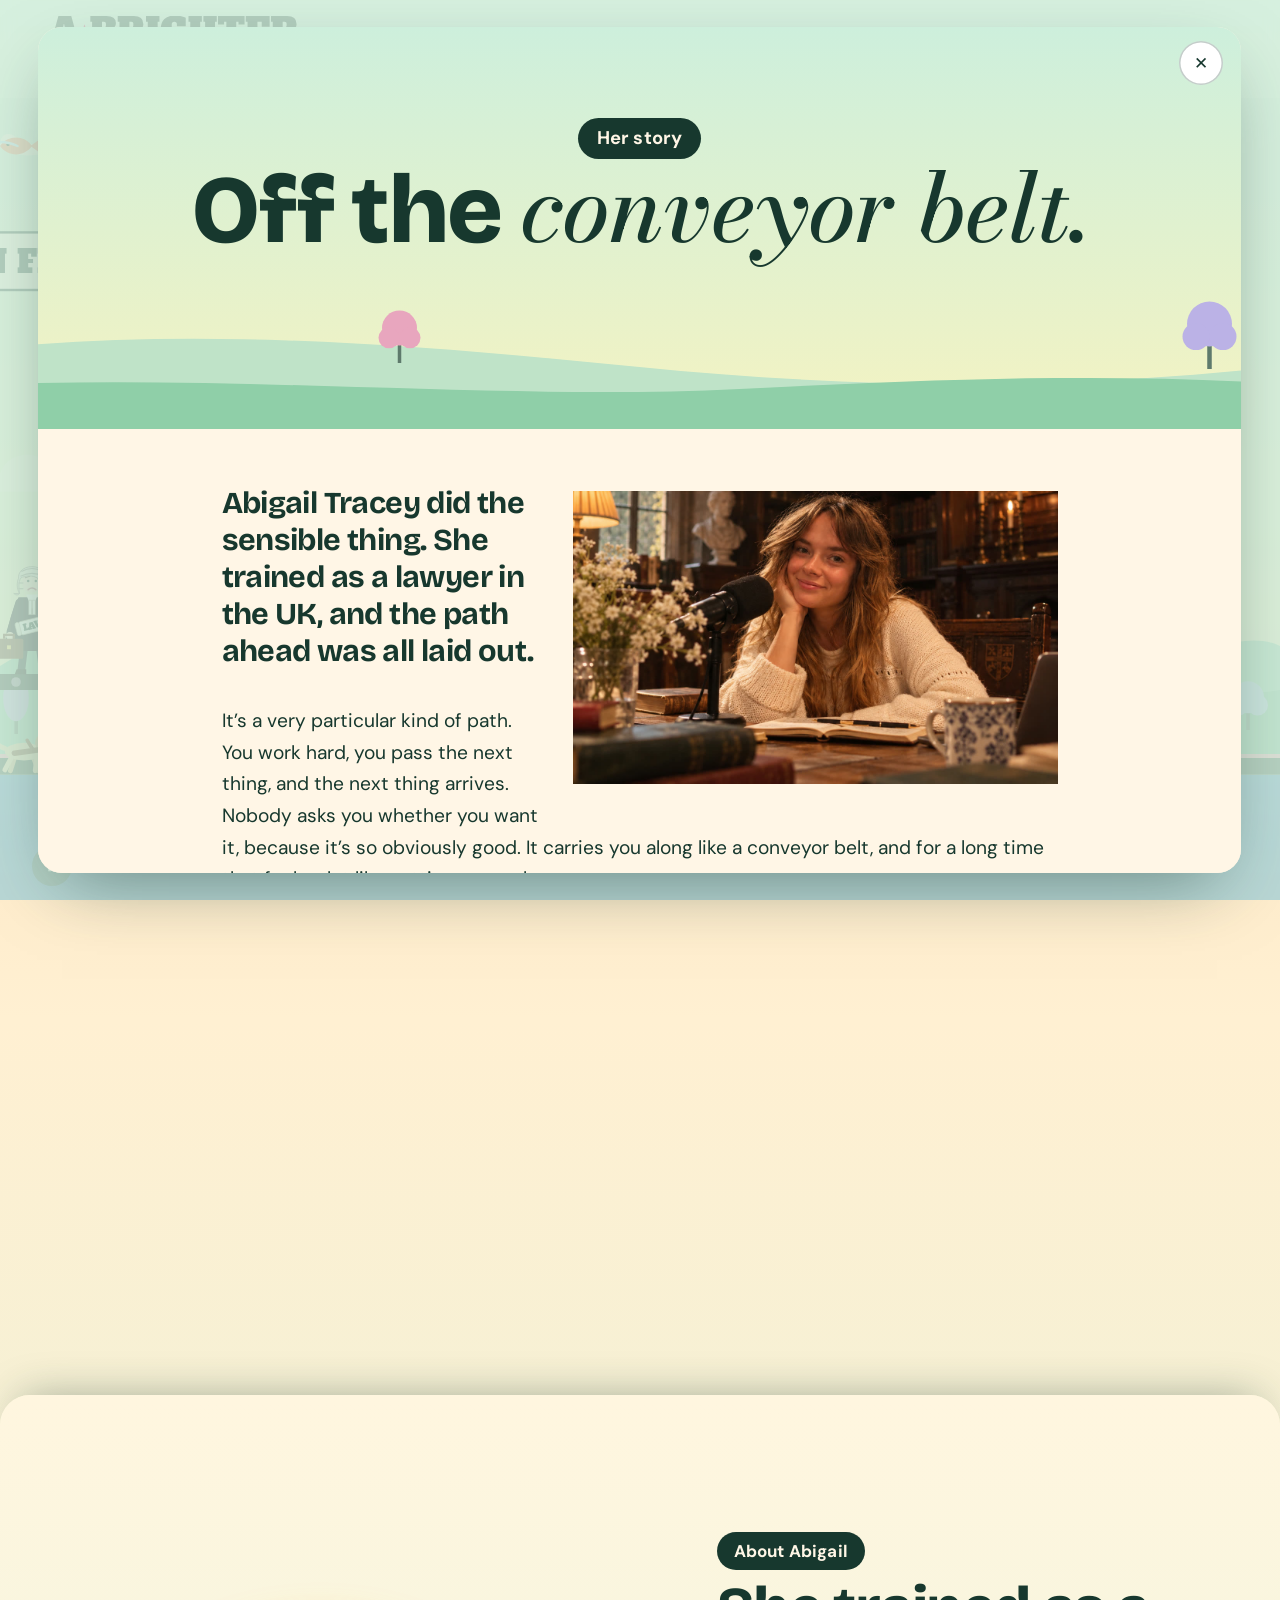
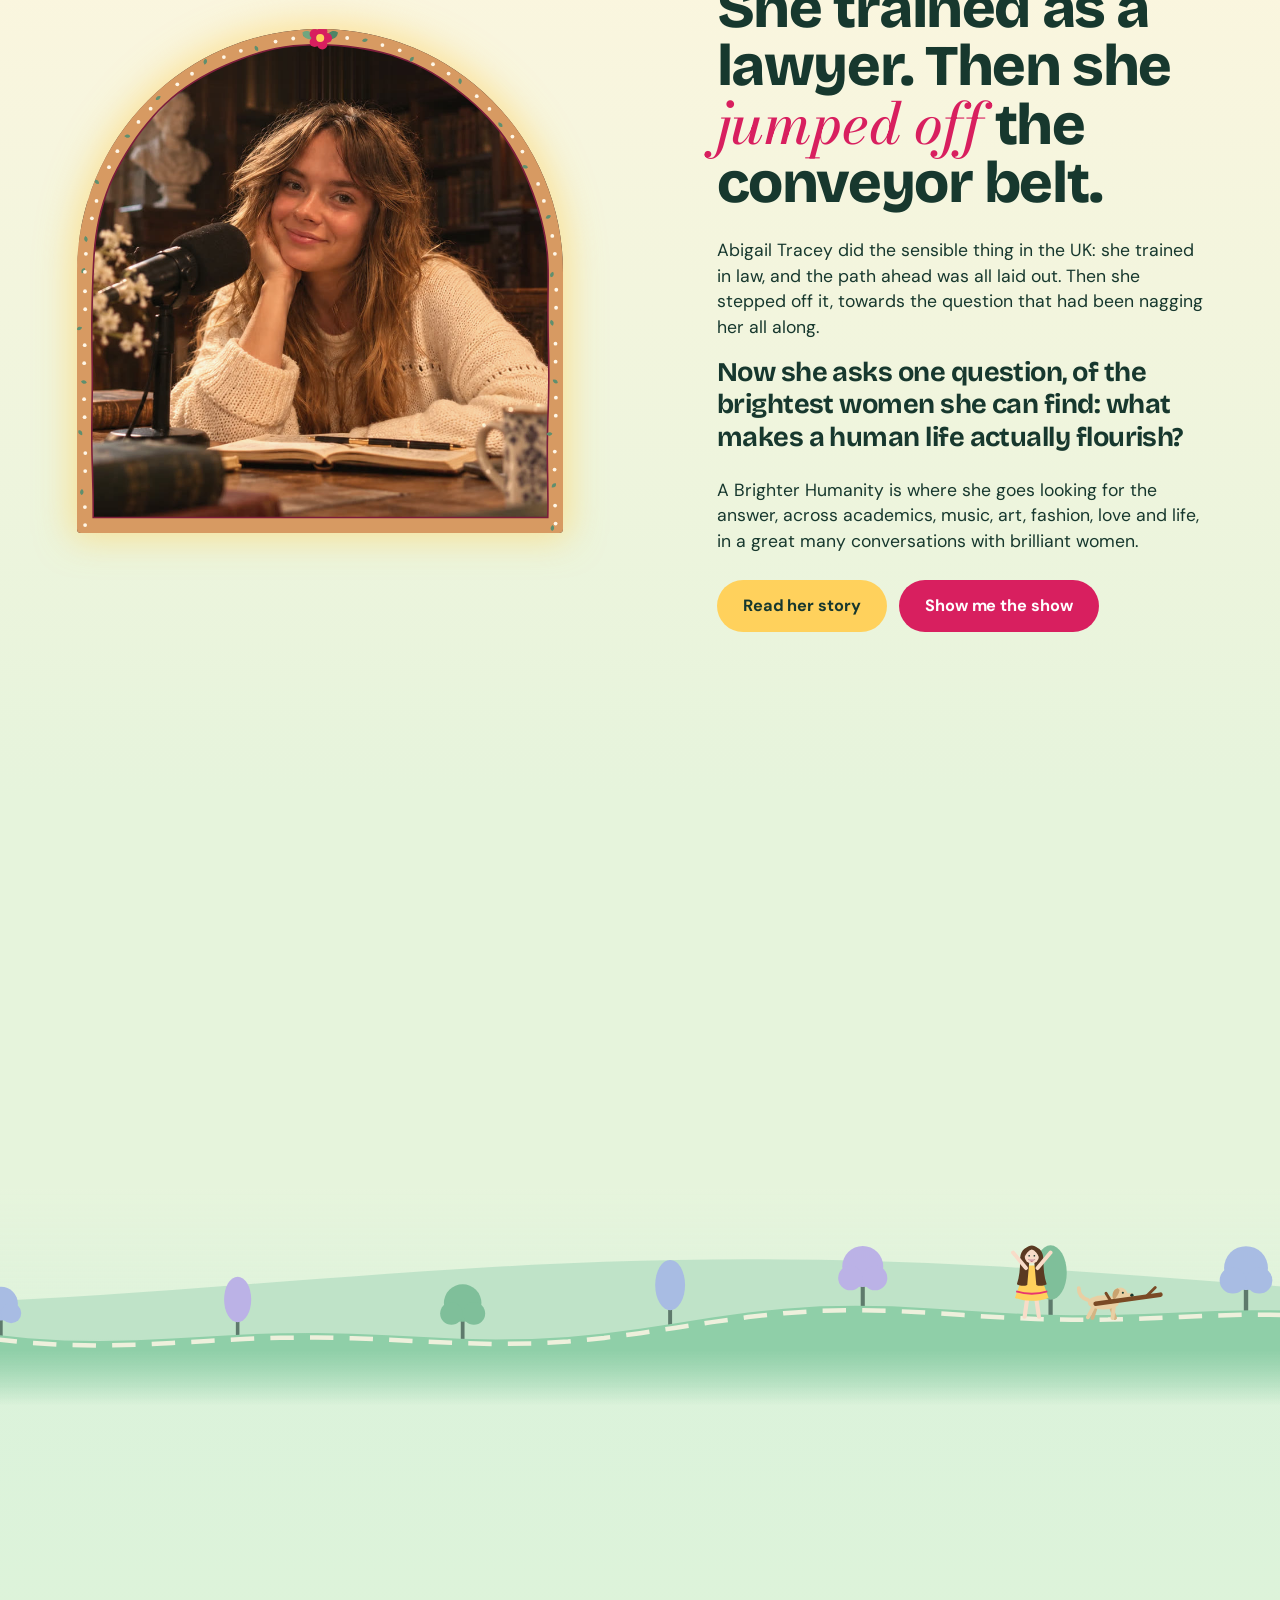
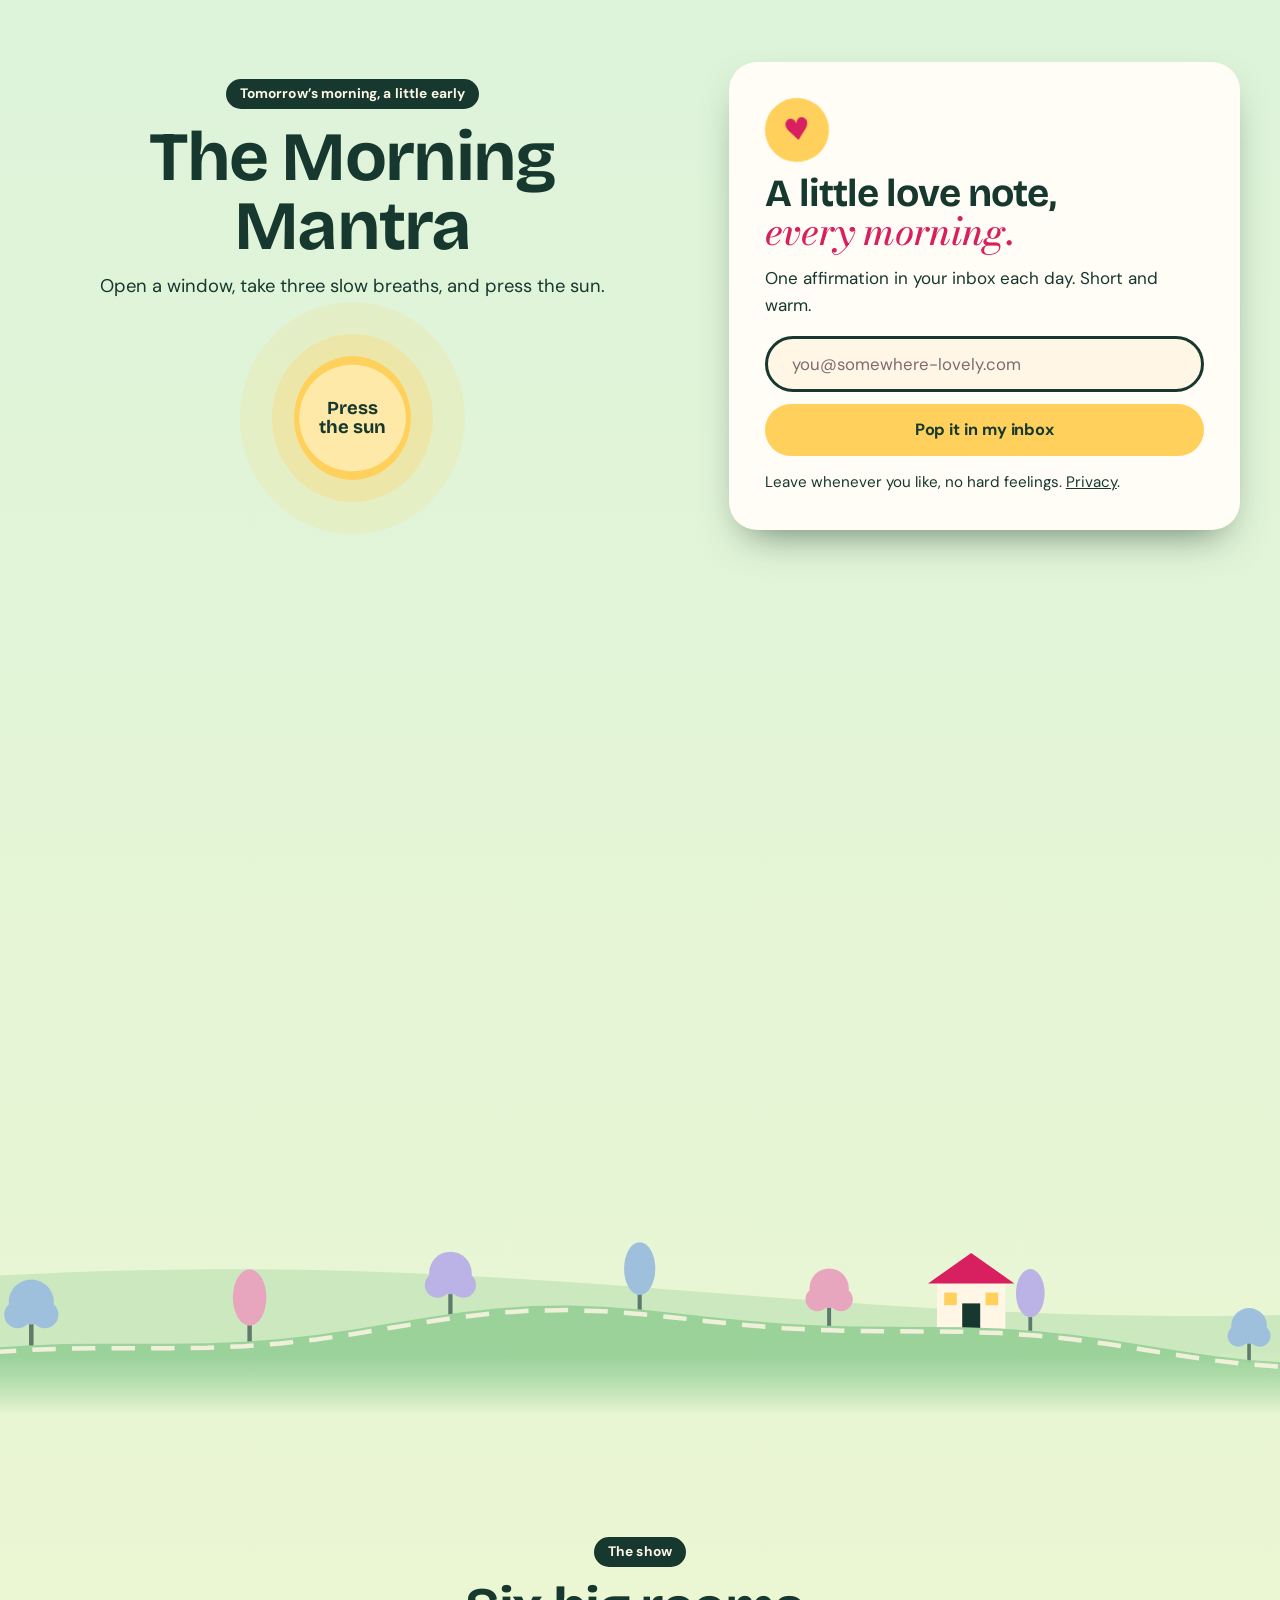
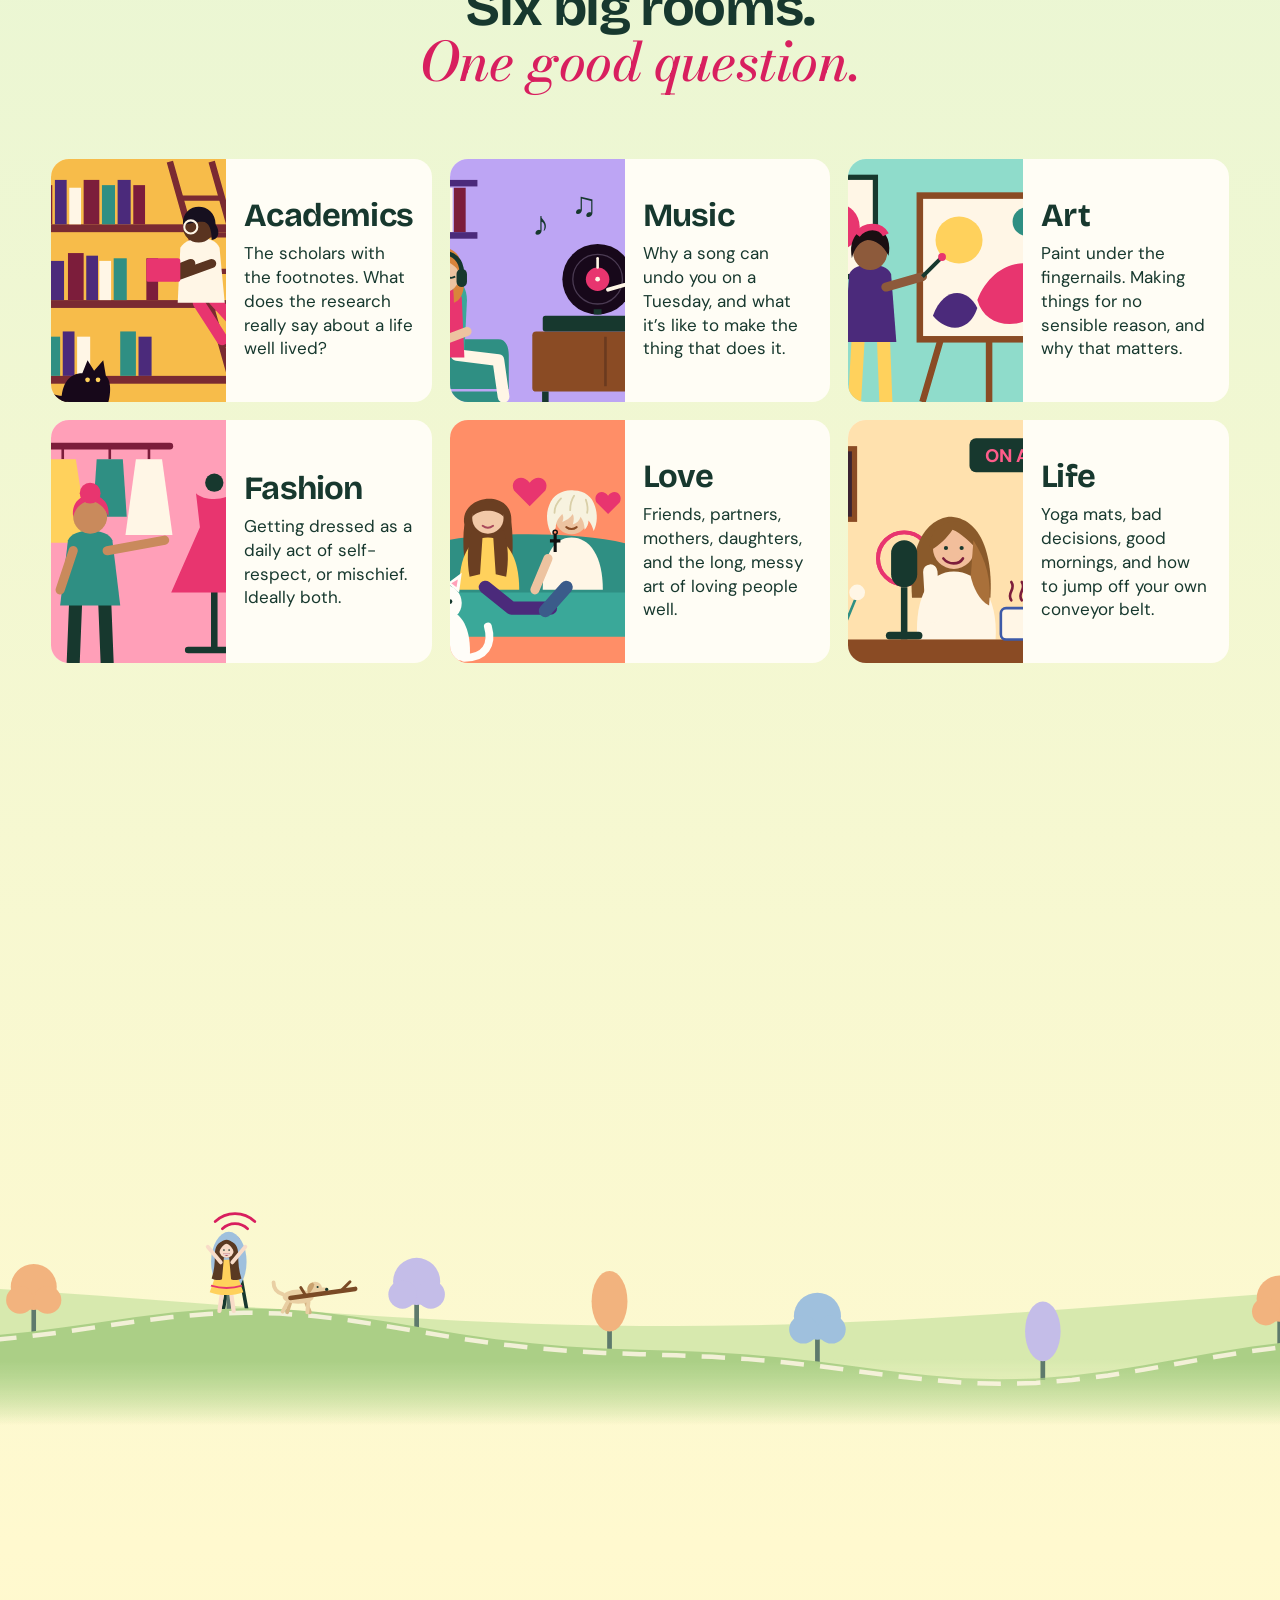
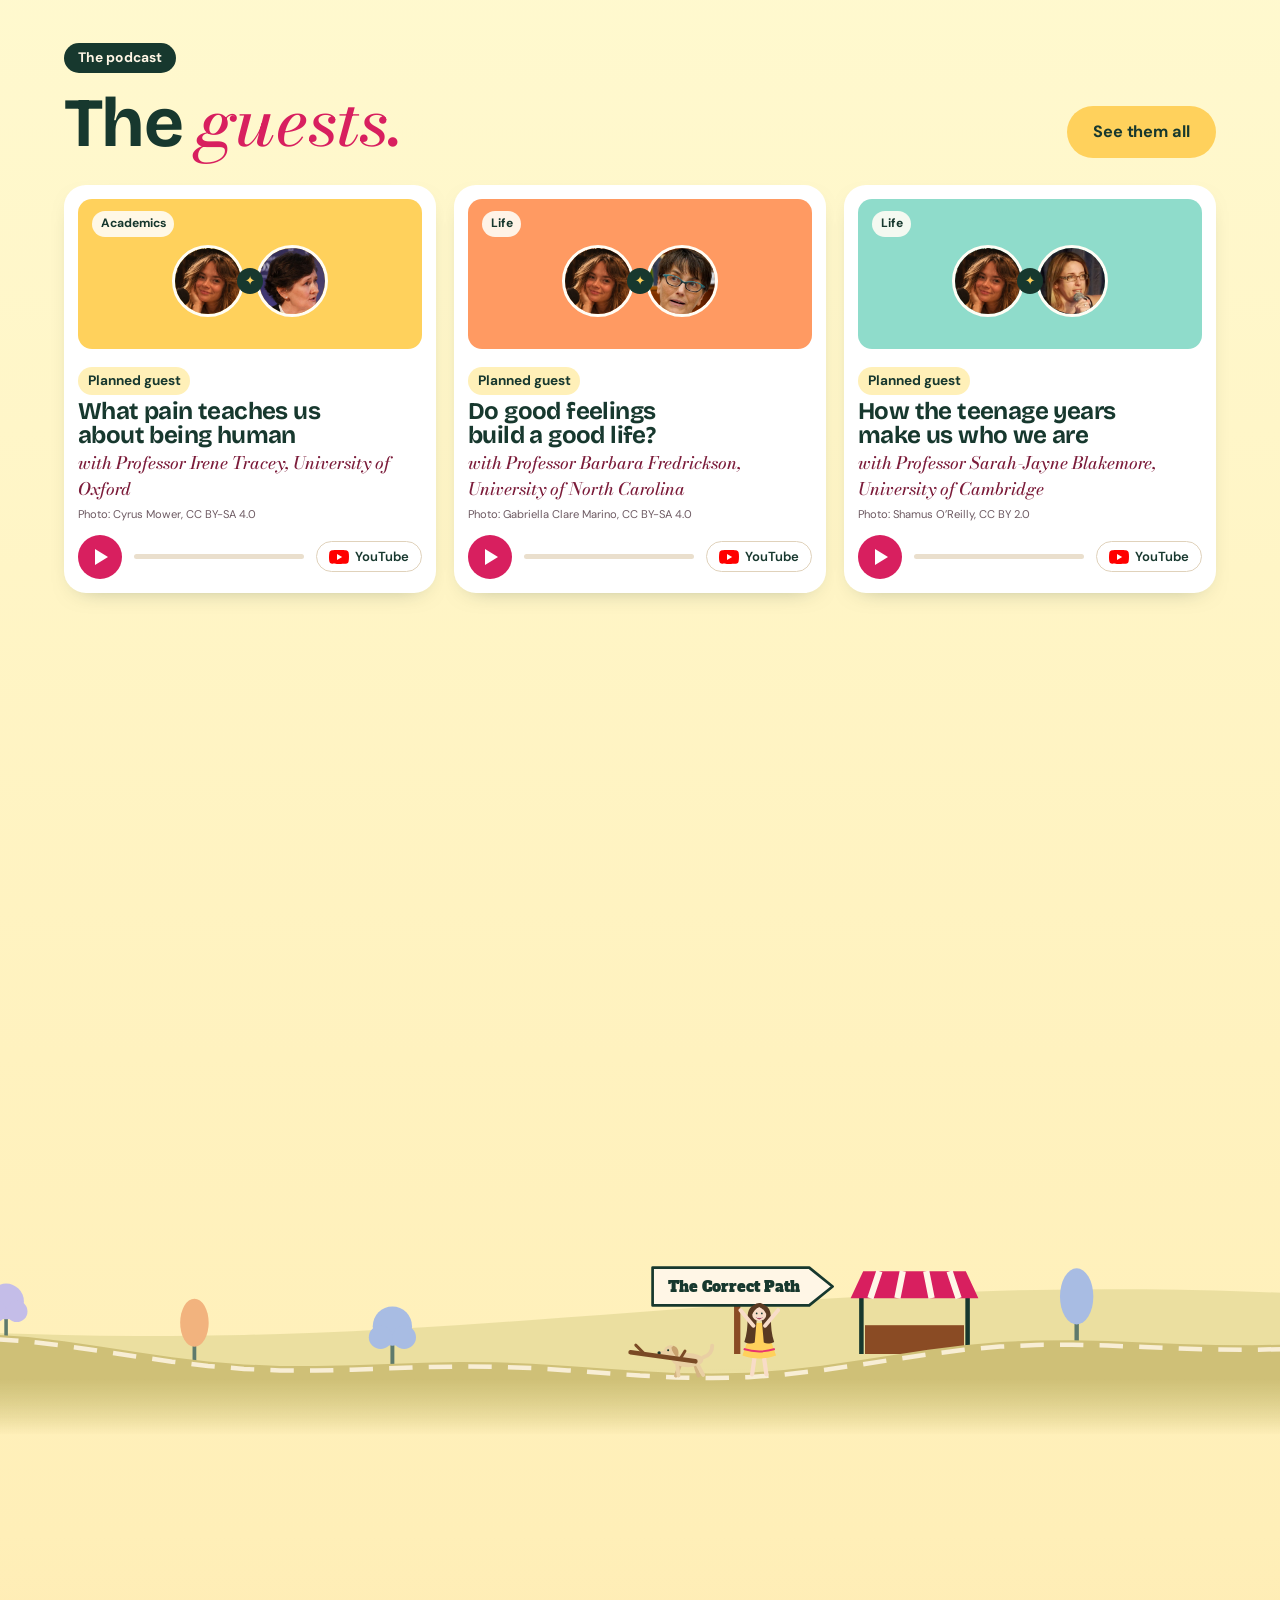
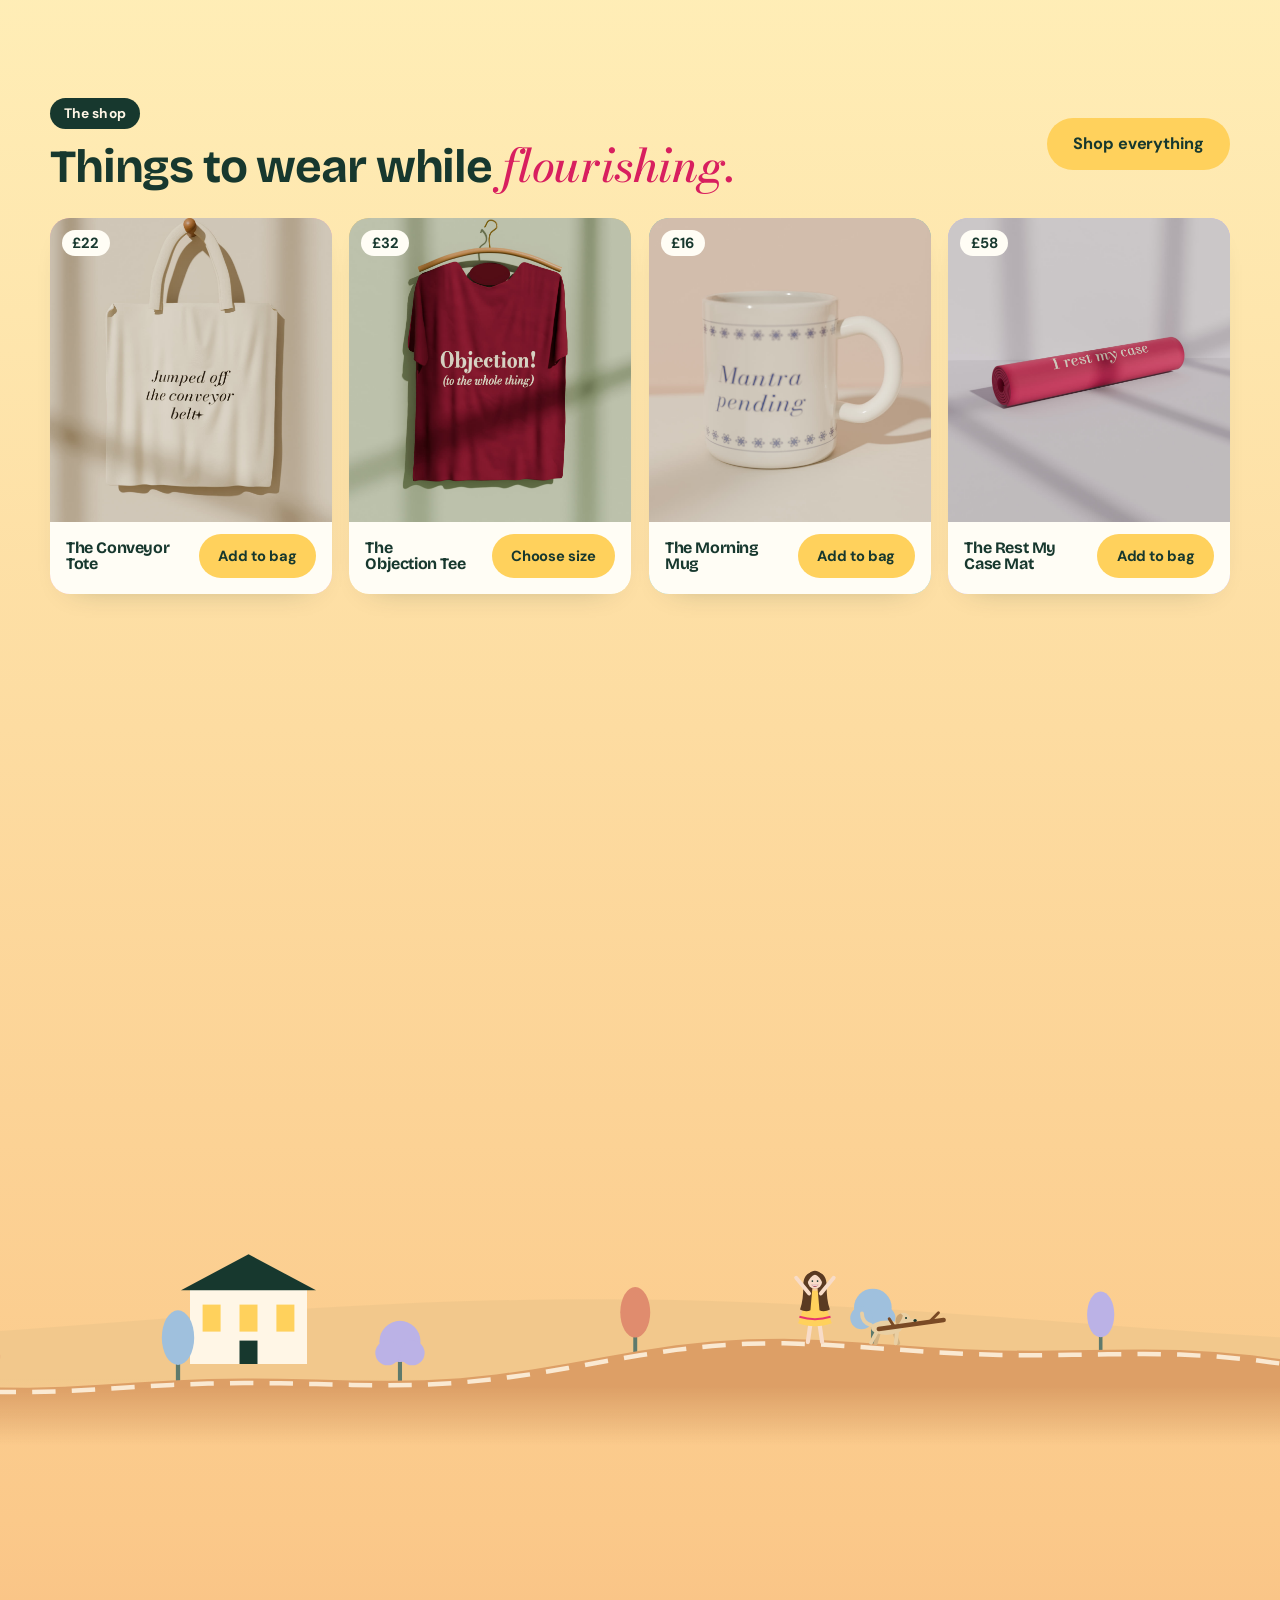
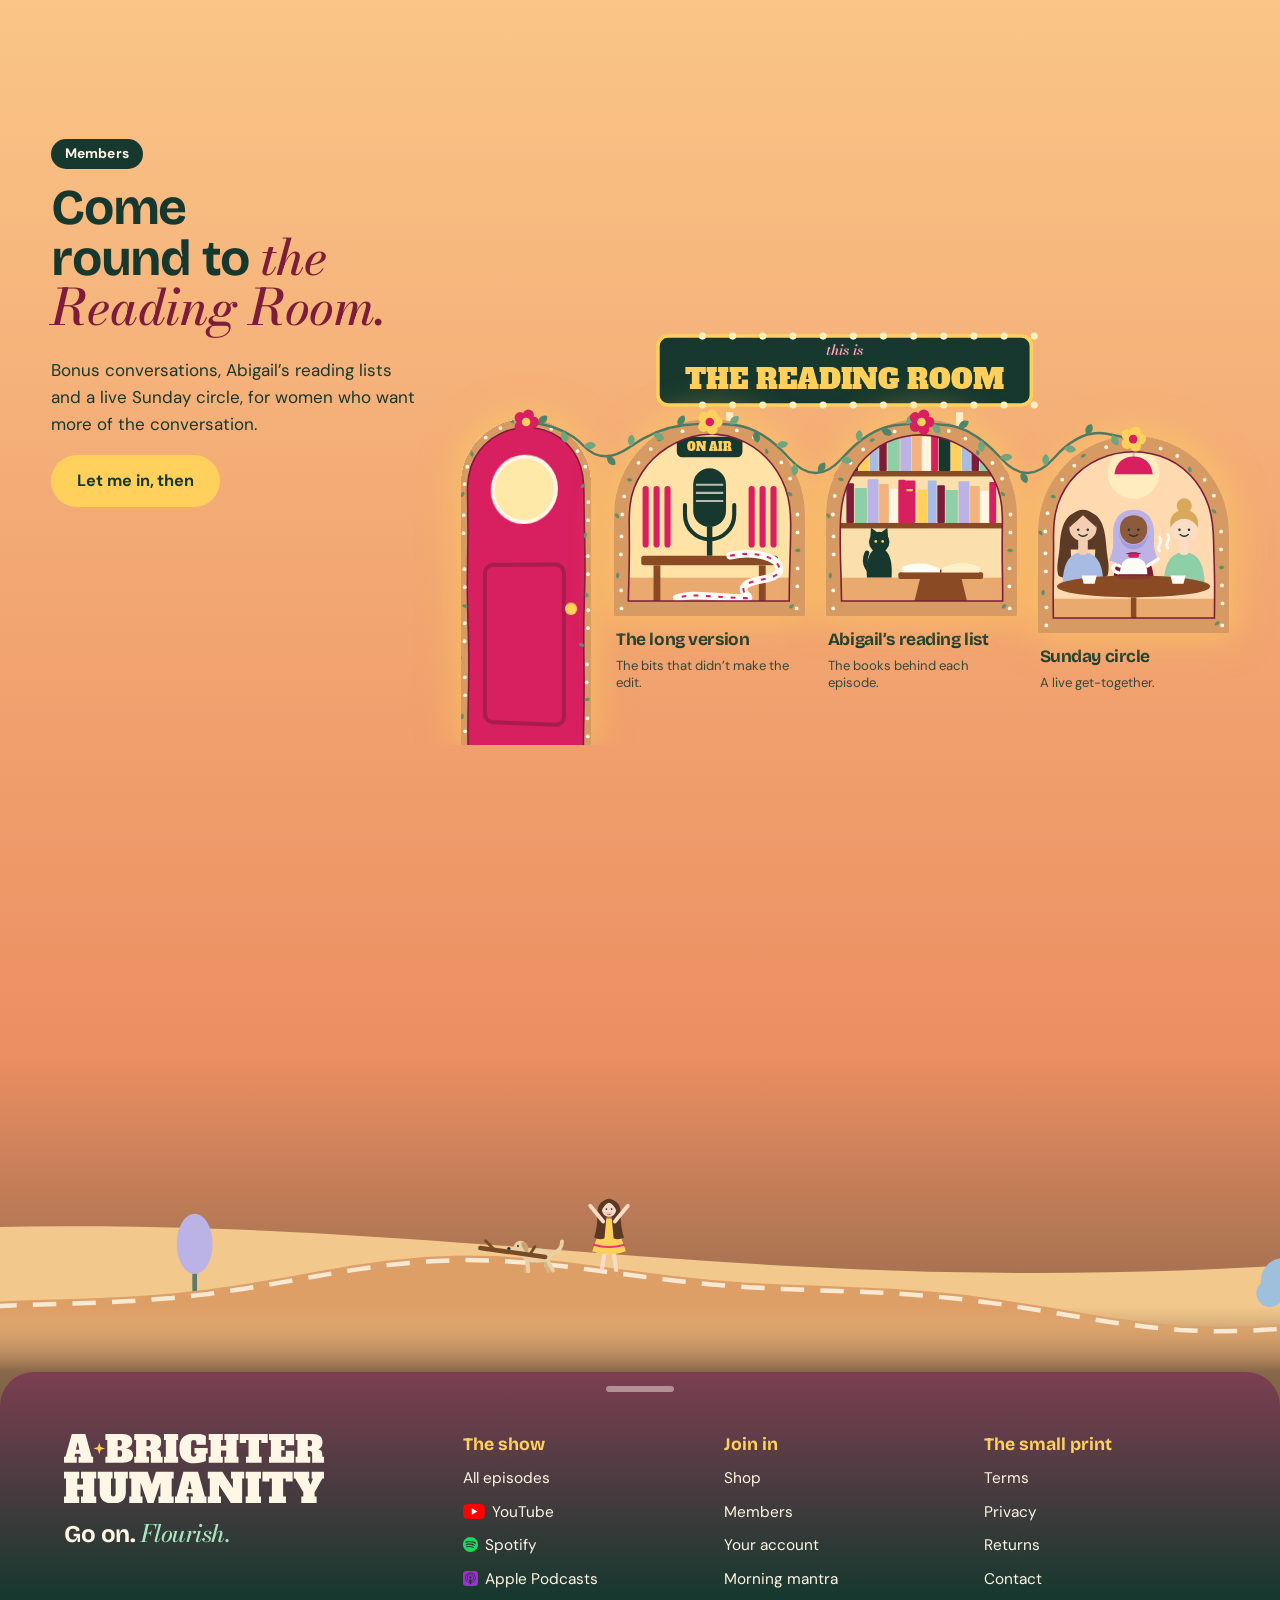
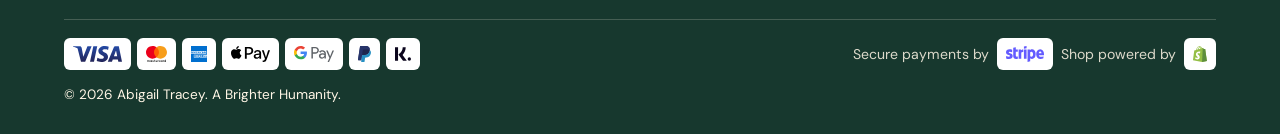
==== commit 2f5c46ed: "Update site" ====
--- a/about.html
+++ b/about.html
@@ -8,7 +8,7 @@
 <meta name="description" content="How Abigail Tracey left the law, and the question she has been asking ever since.">
 <meta name="theme-color" content="#17382E">
 <link rel="icon" href="assets/img/favicon.svg" type="image/svg+xml">
-<link rel="stylesheet" href="assets/styles.css">
+<link rel="stylesheet" href="assets/styles.css?v=20261112b">
 </head>
 <body class="inner">
 <a class="skip" href="#main">Skip to the good bit</a>
@@ -33,7 +33,7 @@
 </main>
 <div data-footer></div>
 <div class="toast" data-toast role="status" aria-live="polite"></div>
-<script src="assets/data.js"></script>
-<script src="assets/site.js"></script>
+<script src="assets/data.js?v=20261112b"></script>
+<script src="assets/site.js?v=20261112b"></script>
 </body>
 </html>
--- a/assets/styles.css
+++ b/assets/styles.css
@@ -765,7 +765,6 @@
 .page-close:active{transform:scale(.94)}
 @media (hover:hover) and (pointer:fine){.page-close:hover{transform:rotate(90deg)}}
 .page-modal-bar .bag-btn{box-shadow:0 2px 10px rgba(23,56,46,.25)}
-.modal-open,.modal-open body{overflow:hidden}
 .scrim{z-index:66}.drawer{z-index:70}
 .embed .nav,.embed .foot,.embed .skip{display:none}
 .embed .inner main{padding-top:0}
@@ -1209,7 +1208,6 @@
 
 
 /* ---------- Modal motion: the scrim fades on its own, and a solid card rises over it once its page is ready ---------- */
-html:has(body.home){scrollbar-gutter:stable}
 .page-modal,.page-modal.on{background:none;opacity:1;transform:none;transition:none}
 .page-modal::before{content:"";position:absolute;inset:0;background:rgba(214,240,222,.82);opacity:0;transition:opacity 260ms ease}
 .page-modal.on::before{opacity:1}
@@ -1271,3 +1269,229 @@
 .shop-page .prod{border:0;border-radius:22px;overflow:hidden;position:relative;box-shadow:0 12px 30px -24px rgba(23,56,46,.45)}
 .shop-page .price-tag{top:12px;left:12px;padding:.35em .7em;font:700 .95rem/1.1 var(--sans)}
 @media (max-width:560px){.shop-page,.embed .shop-page{grid-template-columns:minmax(0,1fr)}}
+
+
+/* ---------- The small print, calmly: a quiet page, hairlines between clauses, heading beside its words ---------- */
+.legal-head,.legal{max-width:920px;margin-inline:auto;padding-inline:clamp(20px,5vw,48px)}
+.legal-head{display:flex;flex-wrap:wrap;align-items:center;gap:6px 18px;text-align:left;padding-top:clamp(36px,7vh,64px);padding-bottom:0}
+.legal-head .eyebrow{flex:0 0 100%;width:fit-content;max-width:max-content;margin:0 0 6px}
+.legal-head h1{flex:1 1 auto;margin:0;font-size:clamp(2rem,4vw,3rem);line-height:1.05}
+.legal-head h1 em{color:var(--rose)}
+.legal-tabs{background:rgba(23,56,46,.07)}
+.legal{display:block;padding-top:clamp(16px,3vh,28px);padding-bottom:72px}
+.legal-body{display:block}
+.legal-card,.legal-card:nth-child(n){display:grid;grid-template-columns:minmax(0,230px) minmax(0,1fr);gap:clamp(12px,3vw,40px);padding:clamp(18px,2.6vh,26px) 0;background:none;border-radius:0;box-shadow:none;border-top:1px solid rgba(23,56,46,.16);scroll-margin-top:16px}
+.legal-card:first-child{border-top:0}
+.legal-card>div{display:contents}
+.legal-card h2{grid-column:1;margin:0;font-size:1.05rem;line-height:1.3}
+.legal-card>div>:not(h2){grid-column:2}
+.legal-card p,.legal-card ul{font-size:1rem;line-height:1.6;margin:0}
+.legal-card p+p{margin-top:.7em}
+.legal-card li{padding-left:0}.legal-card li::before{content:none}
+.legal-card:target{box-shadow:none}
+.legal-card:target h2{color:var(--rose)}
+@media (max-width:640px){
+  .legal-card,.legal-card:nth-child(n){grid-template-columns:minmax(0,1fr);gap:6px}
+  .legal-card>div>:not(h2){grid-column:1}
+}
+
+/* About: the photo sits beside the words rather than filling the screen */
+.story-pic{width:min(76%,70svh);height:auto;aspect-ratio:850/880;margin:96px 0 24px}
+@media (max-width:980px){.story-pic{width:min(70%,340px);height:auto;margin:84px auto 0}}
+
+
+/* The modal rises at once; its page fades in as soon as it's ready. Scrolling inside never drags the page behind. */
+.page-modal.on.ready .page-modal-card{transition:transform 340ms cubic-bezier(0.32,0.72,0,1)}
+.page-modal-card{transition:transform 220ms cubic-bezier(0.32,0.72,0,1)}
+.page-modal iframe{opacity:0;transition:opacity 140ms ease}
+.page-modal.loaded iframe{opacity:1}
+html.embed,html.embed body{overscroll-behavior:contain}
+
+
+/* =====================================================================
+   PHONE. Not the desktop squeezed: the camera follows her story, cards are a deck, signs fill the screen.
+   ===================================================================== */
+.post-menu a:last-child{display:none}
+@media (max-width:640px){
+  /* Top bar: logo, bag, signpost. Everything else lives on the signs. */
+  .home .nav,.nav{-webkit-backdrop-filter:none;backdrop-filter:none;background:rgba(244,251,236,.92);padding:8px 14px;gap:10px}
+  .nav .nav-btn{display:none}
+  .logo img{height:34px}
+  .bag-btn .bag-word{display:none}
+
+  /* The signs, in the middle of the screen, either side of one post */
+  .post-btn{position:relative;z-index:3}
+  .post-menu,.post.open .post-menu{position:fixed;inset:0;right:0;top:0;z-index:2;display:grid;grid-auto-rows:min-content;align-content:center;justify-items:stretch;gap:10px;padding:0;border:0;border-radius:0;background:rgba(214,240,222,.97)}
+  .post-menu::before{content:"";position:absolute;left:50%;top:50%;width:8px;height:min(74svh,520px);margin:0 0 0 -4px;translate:0 -50%;border-radius:4px 4px 0 0;background:#8A4B24}
+  .post-menu a,.post-menu a:last-child{display:block;position:relative;width:calc(50% + 2px);min-width:0;padding:.95em 1em .95em 1.6em;font-size:clamp(.92rem,4.3vw,1.1rem);text-align:right;box-sizing:border-box;clip-path:polygon(18px 0,100% 0,100% 100%,18px 100%,0 50%);transform-origin:100% 50%}
+  .post-menu a:nth-child(even){justify-self:end;text-align:left;padding:.95em 1.6em .95em 1em;clip-path:polygon(0 0,calc(100% - 18px) 0,100% 50%,calc(100% - 18px) 100%,0 100%);transform-origin:0 50%}
+  .post-menu a{transform:scaleX(.3)}
+
+  /* The hero: the camera moves through the world and follows her */
+  .hero,.home .hero{height:100svh;min-height:0;padding:0;overflow:clip}
+  .hero .stage{position:absolute;left:0;bottom:0;flex:none;margin:0;height:76svh;width:calc(76svh * 1600 / 760);animation:phone-camera 26s ease-in-out infinite;will-change:transform}
+  .is-paused .stage{animation-play-state:paused}
+  .scene-toggle{left:14px;bottom:14px}
+
+  /* Cards are a deck: swipe, and each folds in behind the next */
+  .theme-grid,.ep-row,.home .shop-strip,.home .members .perks{display:flex;gap:0;overflow-x:auto;overflow-y:hidden;scroll-snap-type:x mandatory;scrollbar-width:none;margin-inline:-16px;padding:14px 12vw 22px;width:auto;max-width:none;flex:none;-webkit-overflow-scrolling:touch}
+  .theme-grid::-webkit-scrollbar,.ep-row::-webkit-scrollbar,.home .shop-strip::-webkit-scrollbar,.home .members .perks::-webkit-scrollbar{display:none}
+  .theme-grid>*,.ep-row>*,.home .shop-strip>*,.home .members .perks>*{flex:0 0 76vw;scroll-snap-align:center;min-width:0;box-sizing:border-box}
+  .has-scroll .theme-grid>.reveal,.has-scroll .home .shop-strip>.reveal,.has-scroll .shop-strip>.reveal{opacity:1;transform:none;transition:none}
+
+  .tile,.tile:nth-child(even){display:grid;grid-template-columns:1fr;grid-template-rows:42vw auto;min-height:0;border-radius:22px}
+  .tile-text{padding:14px 18px 18px;justify-content:flex-start}
+  .tile::after{display:none}
+  .ep-row .ep{display:block;padding:12px;border-radius:22px}
+  .ep-row .ep-art{min-height:0;border-radius:14px}
+  .ep-row .ep-faces{padding:26px 0 10px}
+  .strip-info{display:flex;align-items:center;justify-content:space-between;gap:10px;padding:12px 14px}
+  .strip-item img{aspect-ratio:1}
+  .home .shop-strip .btn{white-space:nowrap}
+  .listen-head .btn{display:none}
+  .home .members{align-content:start;gap:12px}
+  .members-copy .btn{margin-top:.2em}
+  .rr-sign{margin:4px auto -22px;width:min(82%,330px)}
+  .rr-wall{padding-bottom:40px}
+  .home .members .perks{align-items:start}
+  .rr-bay a{display:block}
+  .rr-win{height:auto;width:100%}
+  .rr-label{display:block;padding:12px 4px 0;text-align:center}
+  .rr-label h3{margin-inline:auto}
+
+  /* About: photo first, then the words, on one screen */
+  .story-pic{width:min(56%,44svh,240px);margin:72px auto 0}
+  .story-copy{padding:18px 20px 28px}
+  .story-copy h2{font-size:clamp(1.8rem,8vw,2.3rem)}
+  .story-copy p:not(.eyebrow){font-size:.96rem;line-height:1.4;margin-bottom:.6em}
+  .story-copy p.story-key{font-size:1.1rem}
+
+  /* Morning */
+  .morning{padding-top:68px}
+  .morning-grid{gap:18px}
+  .sunbutton{width:min(36vw,150px);height:min(36vw,150px);margin-block:14px}
+  .daily-card{padding:18px}
+
+  /* Footer lists fold away */
+  .foot-grid{grid-template-columns:1fr;gap:0}
+  .foot-brand{margin-bottom:14px}
+  .foot nav{border-top:1px solid rgba(255,246,230,.2);padding:12px 0;gap:0}
+  .foot nav h4{display:flex;justify-content:space-between;margin:0;cursor:pointer}
+  .foot nav h4::after{content:"+";font-weight:400;transition:rotate 180ms ease}
+  .foot nav.fold-open h4::after{rotate:45deg}
+  .foot nav a{display:none}
+  .foot nav.fold-open a{display:block;padding:8px 0}
+  .foot nav.fold-open h4{margin-bottom:6px}
+  .foot-pay{margin-top:6px}
+}
+@keyframes phone-camera{
+  0%,18%{transform:translateX(calc(-49% + 50vw))}
+  28%,47%{transform:translateX(0)}
+  53%{transform:translateX(calc(-36% + 50vw))}
+  90%{transform:translateX(calc(-62% + 50vw))}
+  100%{transform:translateX(calc(-49% + 50vw))}
+}
+@media (max-width:640px) and (prefers-reduced-motion:reduce){.hero .stage{animation:none;transform:translateX(calc(-49% + 50vw))}}
+@supports (animation-timeline:view()){
+  @media (max-width:640px) and (prefers-reduced-motion:no-preference){
+    .theme-grid>*,.ep-row>*,.home .shop-strip>*,.home .members .perks>*{animation:deck linear both;animation-timeline:view(inline)}
+  }
+}
+@keyframes deck{
+  0%{scale:.86;rotate:4deg;z-index:1}
+  50%{scale:1;rotate:0deg;z-index:3}
+  100%{scale:.86;rotate:-4deg;z-index:1}
+}
+
+@media (max-width:640px){
+  .veil,.world-sun{display:none}
+  /* Signs that stand out against a plain, calm screen */
+  .post-menu,.post.open .post-menu{background:#F4FBEC}
+  .post-menu a:nth-child(n+1){--b:#FFD15C}
+  .post-menu a:nth-child(2){--b:#F2B37E}
+  .post-menu a:nth-child(3){--b:#8FCFA8}
+  .post-menu a:nth-child(4){--b:#BBB2E6}
+  .post-menu a:nth-child(5){--b:#E8A6BE}
+  .post-menu a:nth-child(6){--b:#A8BCE3}
+  /* Footer: the + sits at the far edge */
+  .foot nav{justify-content:stretch;justify-items:stretch}
+  .foot nav h4{width:100%}
+  /* Each section fits a screen: the longer words live in the modals */
+  .story-copy>p:not(.eyebrow):not(.story-key){display:none}
+  .story-pic{width:min(62%,38svh,250px)}
+  .daily-card .envelope,.daily-card>p:not(.form-note){display:none}
+  .sunbutton{width:min(30vw,120px);height:min(30vw,120px);margin-block:10px}
+  .morning-sub{margin-bottom:0}
+  .home .members .perks{padding-inline:25vw}
+  .home .members .perks>*{flex-basis:50vw}
+  .rr-sign{width:min(70%,280px);margin-bottom:-14px}
+  .members-copy p:not(.eyebrow){font-size:.96rem;line-height:1.4;margin-bottom:.5em}
+}
+
+/* The deck overlaps by spacing, not by moving cards, because a moving card would drag its own snap point with it */
+@media (max-width:640px){
+  .theme-grid,.ep-row,.home .shop-strip{padding-inline:17vw}
+  .home .members .perks{padding-inline:30vw}
+  .theme-grid>*,.ep-row>*,.home .shop-strip>*,.home .members .perks>*{margin-inline:-5vw;position:relative}
+}
+
+/* Phone header: the logo is the statement, as wide as the controls allow on any phone */
+@media (max-width:640px){
+  :root{--logo-w:min(calc(100vw - 164px),300px);--nav-h:calc(var(--logo-w)*var(--logo-ratio,.3) + 20px)}
+  .nav,.home .nav{padding:10px 14px;gap:8px}
+  .logo img{width:var(--logo-w);height:auto;max-width:none}
+  .bag-btn{padding:4px 6px;flex:none}
+  .post-btn{width:40px;height:40px}
+  .post-menu{right:0}
+  .story-pic{margin-top:calc(var(--nav-h) + 12px)}
+  .home .morning,.home .themes,.home .listen,.home .shop-hero,.home .members{padding-top:calc(var(--nav-h) + 14px)}
+}
+
+@media (max-width:640px){
+  /* Reading Room: captions never overlap, so these cards sit side by side */
+  .home .members .perks{padding-inline:21vw}
+  .home .members .perks>*{flex-basis:58vw;margin-inline:0}
+  .rr-win{width:86%;margin-inline:auto}
+  .rr-label p{font-size:.86rem}
+  /* The sun's words stay on two lines on small phones */
+  .sunbutton{width:max(112px,30vw);height:max(112px,30vw);font-size:.92rem}
+}
+@media (max-width:640px){
+  .home .members .perks h3{margin-inline:auto}
+  .sun-face{font-size:.8rem;line-height:1.1}
+}
+@media (max-width:640px){.sunbutton{flex:none;aspect-ratio:1;padding:0}.sun-face{width:66%;height:66%;aspect-ratio:1}}
+
+
+/* Phone About: a big photo, then the words, filling the screen with nothing floating in space */
+@media (max-width:640px){
+  .home .story{display:flex;flex-direction:column;justify-content:center;gap:0;min-height:100svh;padding:calc(var(--nav-h) + 14px) 0 18px;box-sizing:border-box}
+  .story-pic{width:min(70vw,42svh);margin:0 auto}
+  .story-copy{padding:18px 20px 0}
+  .story-copy .eyebrow{margin-bottom:8px}
+  .story-copy h2{font-size:clamp(1.8rem,8.4vw,2.5rem);margin-bottom:.35em}
+  .story-copy p.story-key{font-size:clamp(1.05rem,4.6vw,1.25rem);line-height:1.28;margin-bottom:.7em}
+  .story-btns{flex-wrap:nowrap;gap:10px}
+  .story-btns .btn{flex:1;justify-content:center;text-align:center;padding:.85em .6em;font-size:.98rem;white-space:nowrap}
+
+  /* Phone Morning: the first screen is the big sun, in the middle. The love note follows as you scroll. */
+  .home .morning{padding-bottom:30px}
+  .morning-grid{display:block}
+  .morning-inner{display:flex;flex-direction:column;align-items:center;justify-content:center;text-align:center;min-height:calc(100svh - var(--nav-h) - 28px);box-sizing:border-box;padding-bottom:14px}
+  .morning-inner .eyebrow{margin:0 0 10px}
+  .morning-inner h2{font-size:clamp(1.9rem,8.6vw,2.6rem);line-height:1.05;margin:0 0 .3em}
+  .morning-sub{font-size:1rem;line-height:1.4;max-width:30ch;margin:0}
+  .sunbutton{flex:none;width:min(66vw,40svh);height:min(66vw,40svh);margin:clamp(26px,5svh,44px) 0;font-size:clamp(1.3rem,6vw,1.7rem)}
+  .sun-face{width:72%;height:72%;font-size:inherit;line-height:1.1;box-shadow:0 0 0 clamp(12px,3.4vw,18px) rgba(255,209,92,.3),0 0 0 clamp(24px,6.8vw,36px) rgba(255,209,92,.15)}
+  .sunbutton.small{width:96px;height:96px;margin:16px 0;font-size:.8rem}
+  .mantra{width:100%}
+  .daily-card{margin-top:6px}
+}
+/* The smallest phones: the Reading Room's sign and windows say what's inside */
+@media (max-width:380px){.members-copy p:not(.eyebrow){display:none}}
+
+/* The plane waits for her: it comes in once she's landed, on the same clock as her story */
+.tow{animation:tow 26s linear infinite}
+@keyframes tow{0%,57%{transform:translateX(-1500px)}100%{transform:translateX(2100px)}}
+@media (max-width:640px){.story-pic{width:min(66vw,34svh)}}
+@media (prefers-reduced-motion:reduce){.tow{animation:none;transform:translateX(375px)}}
